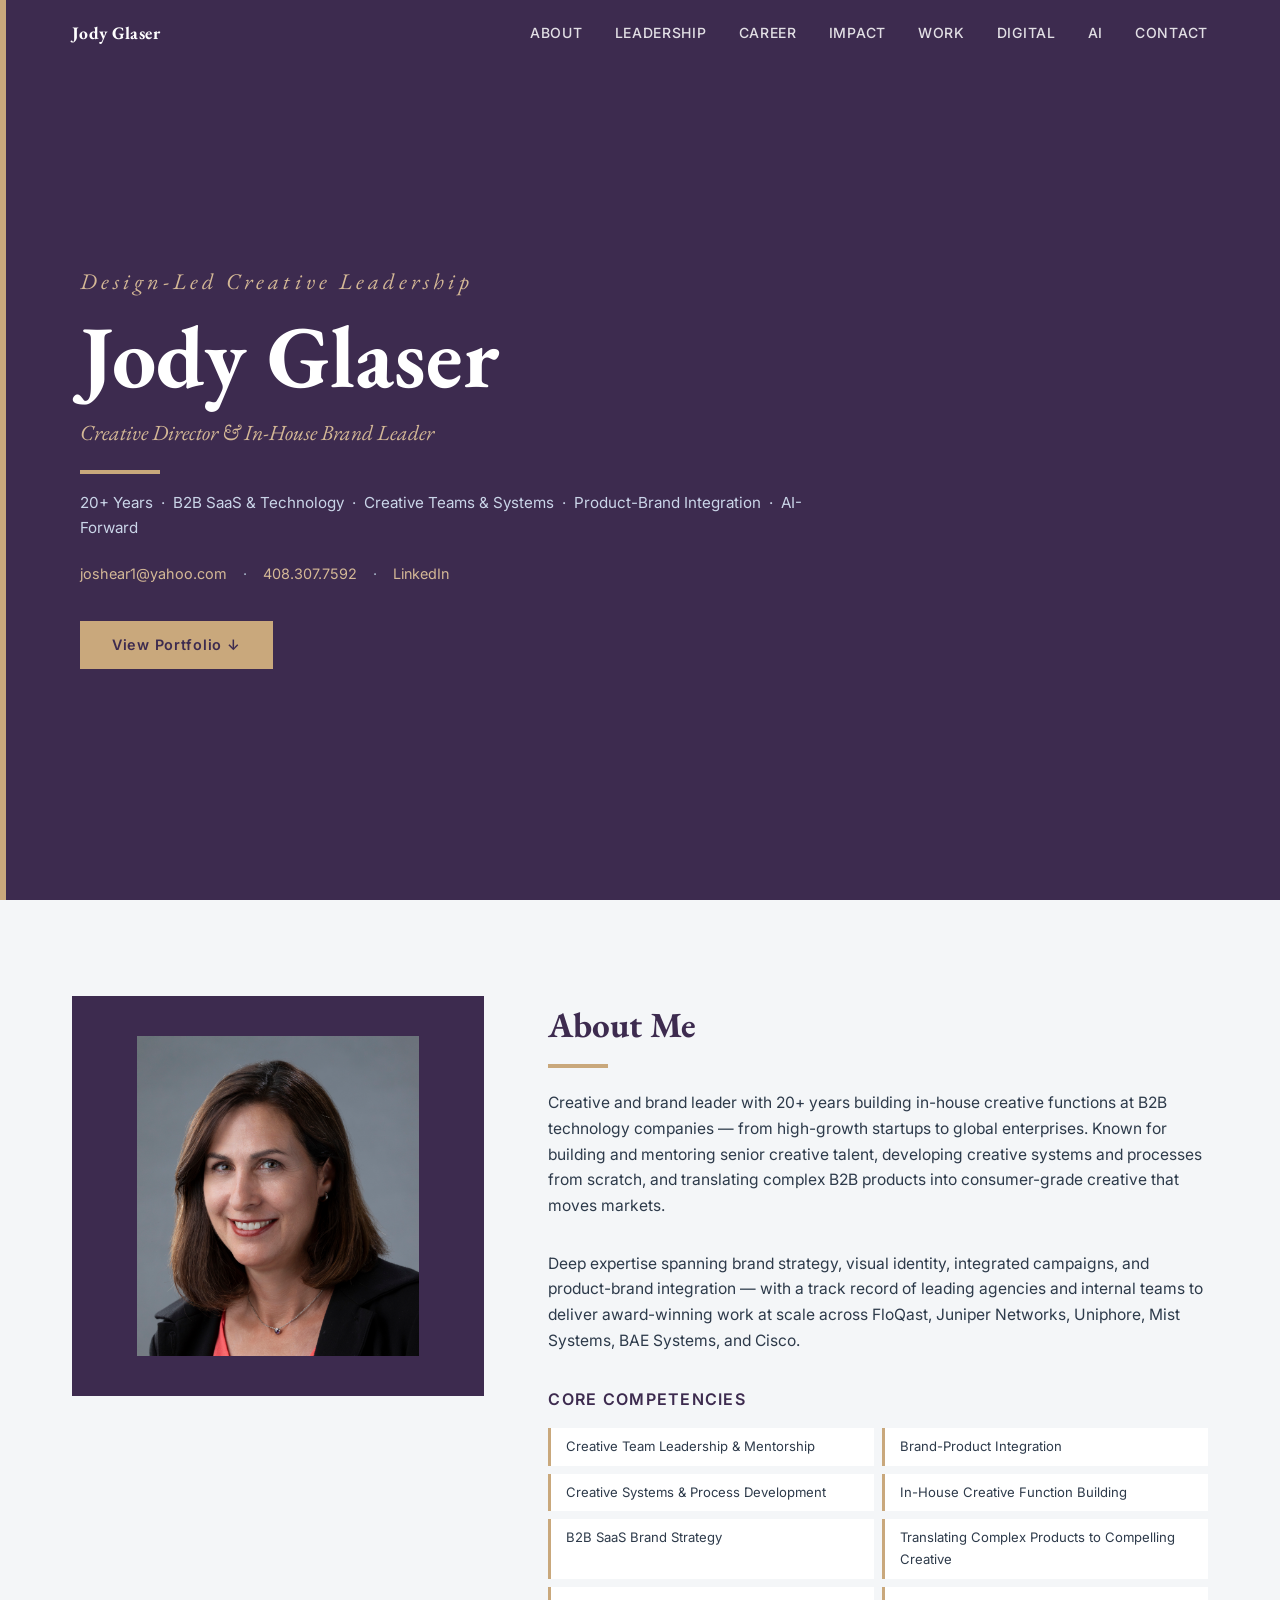
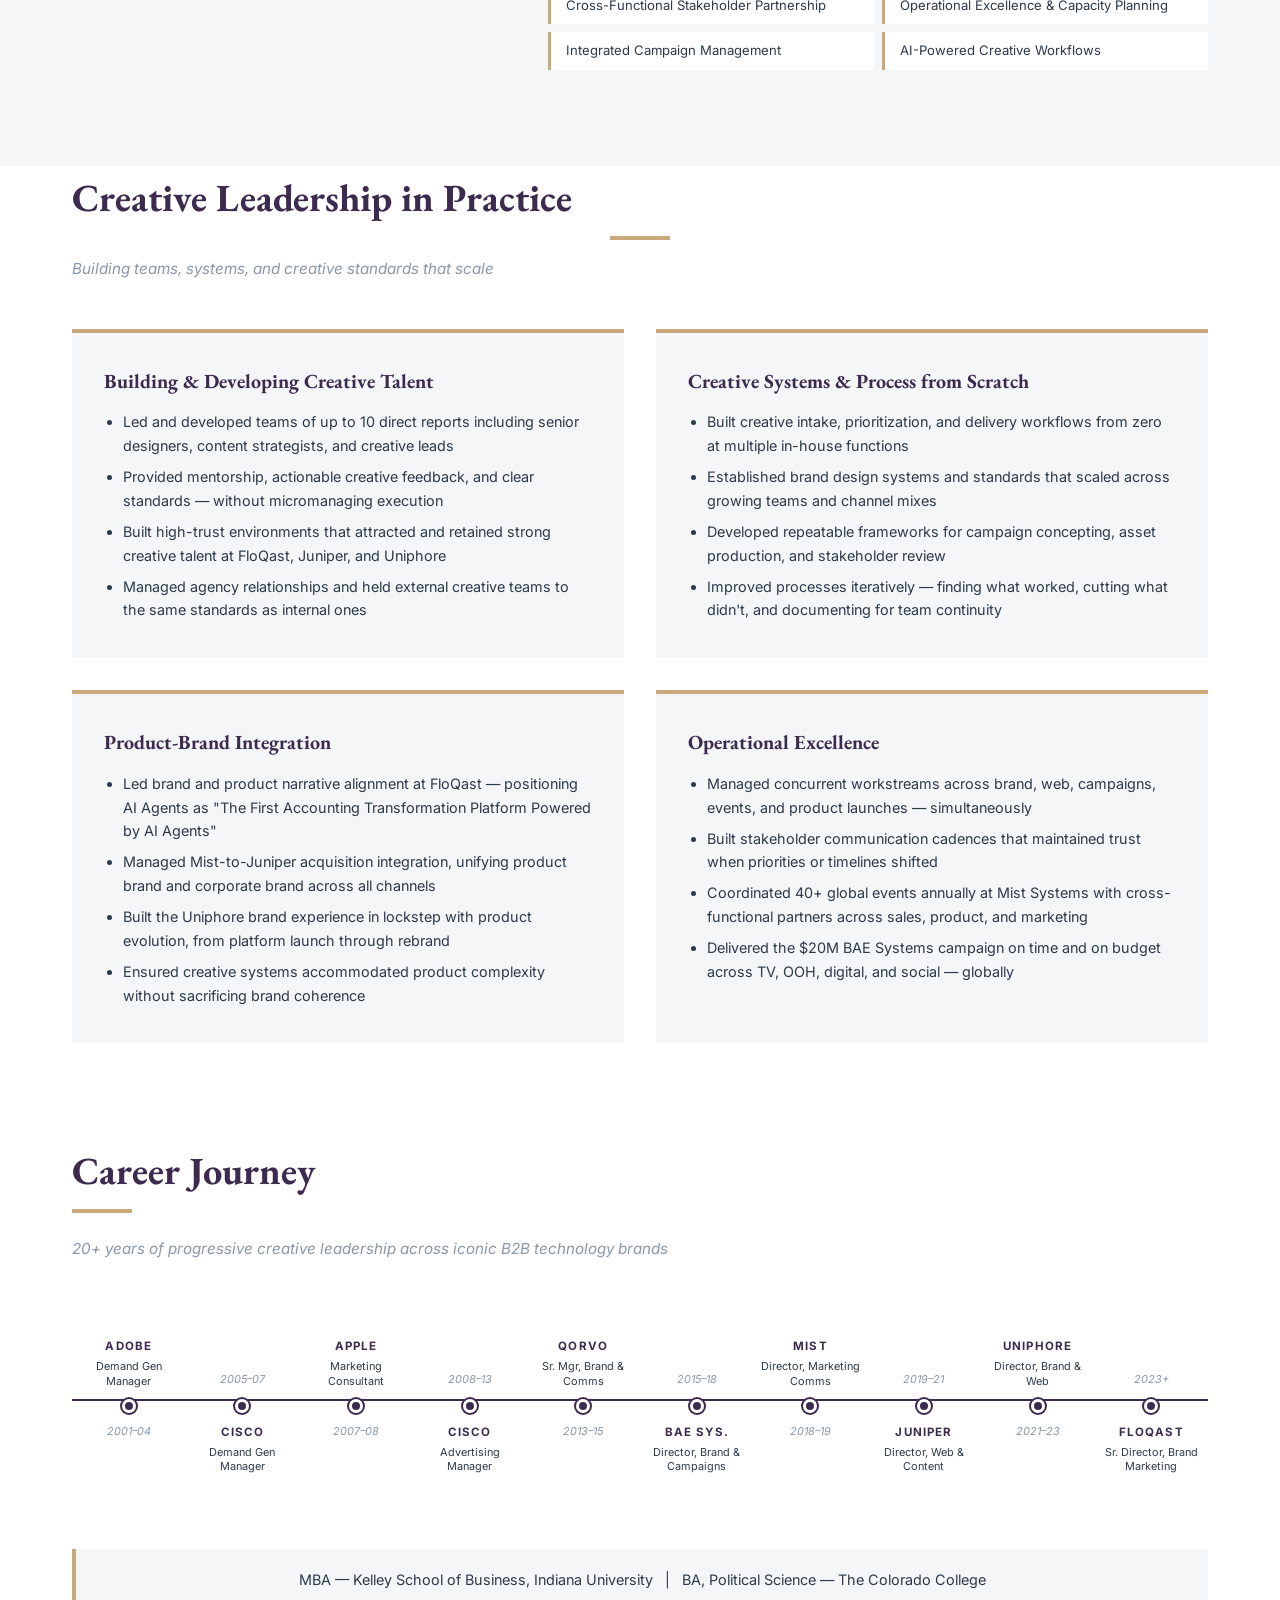
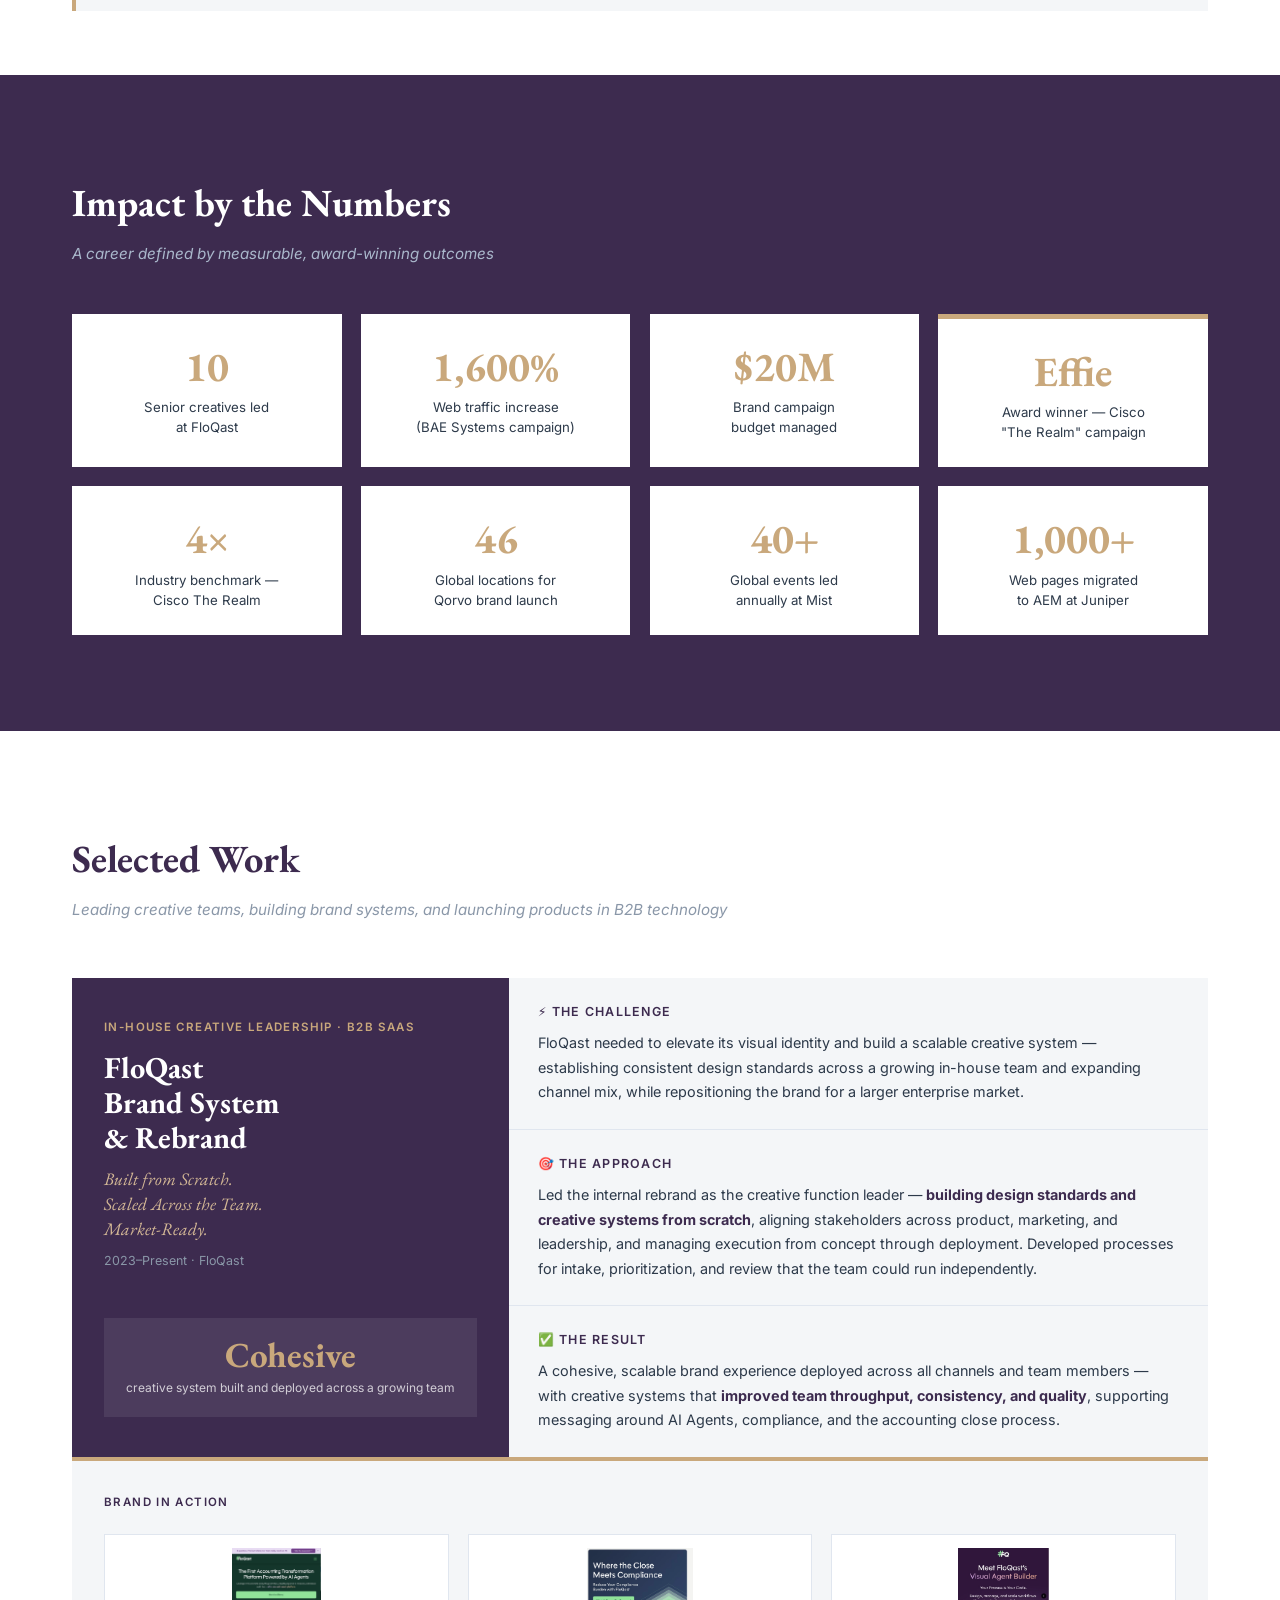
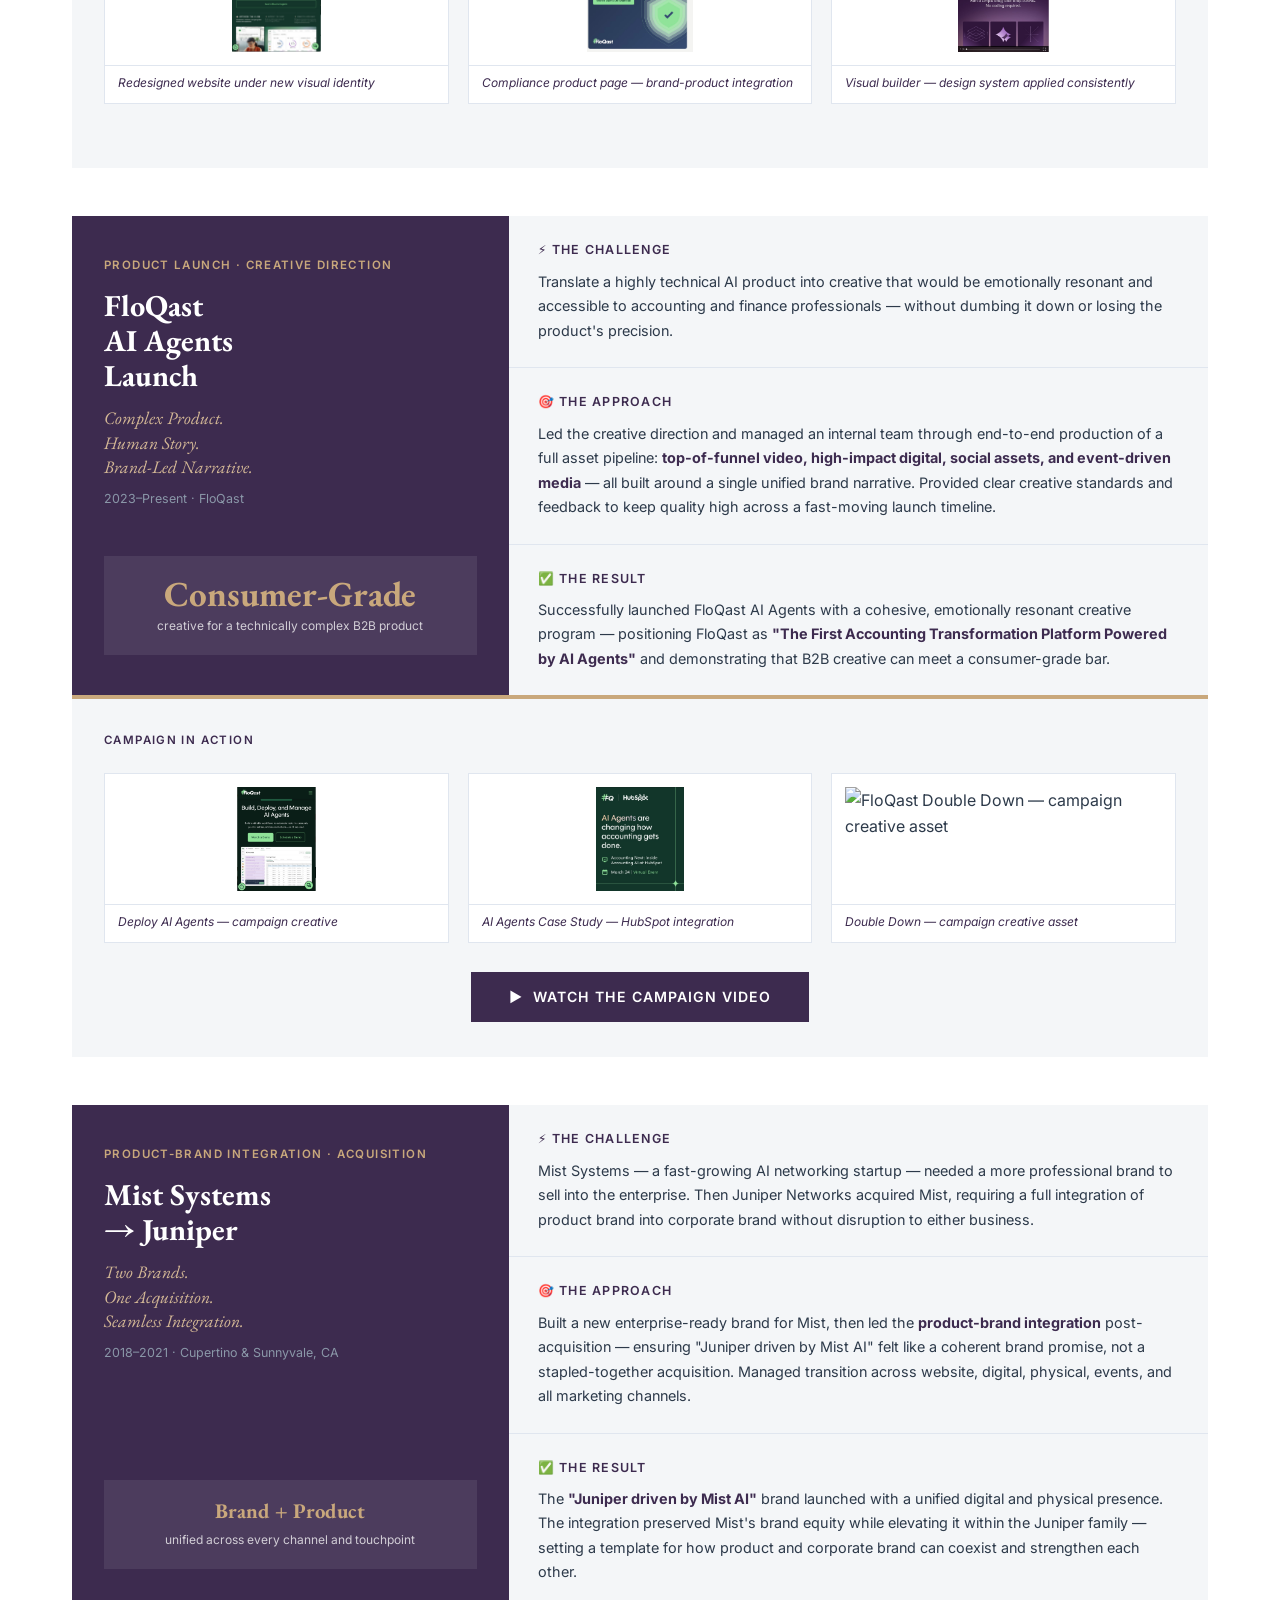
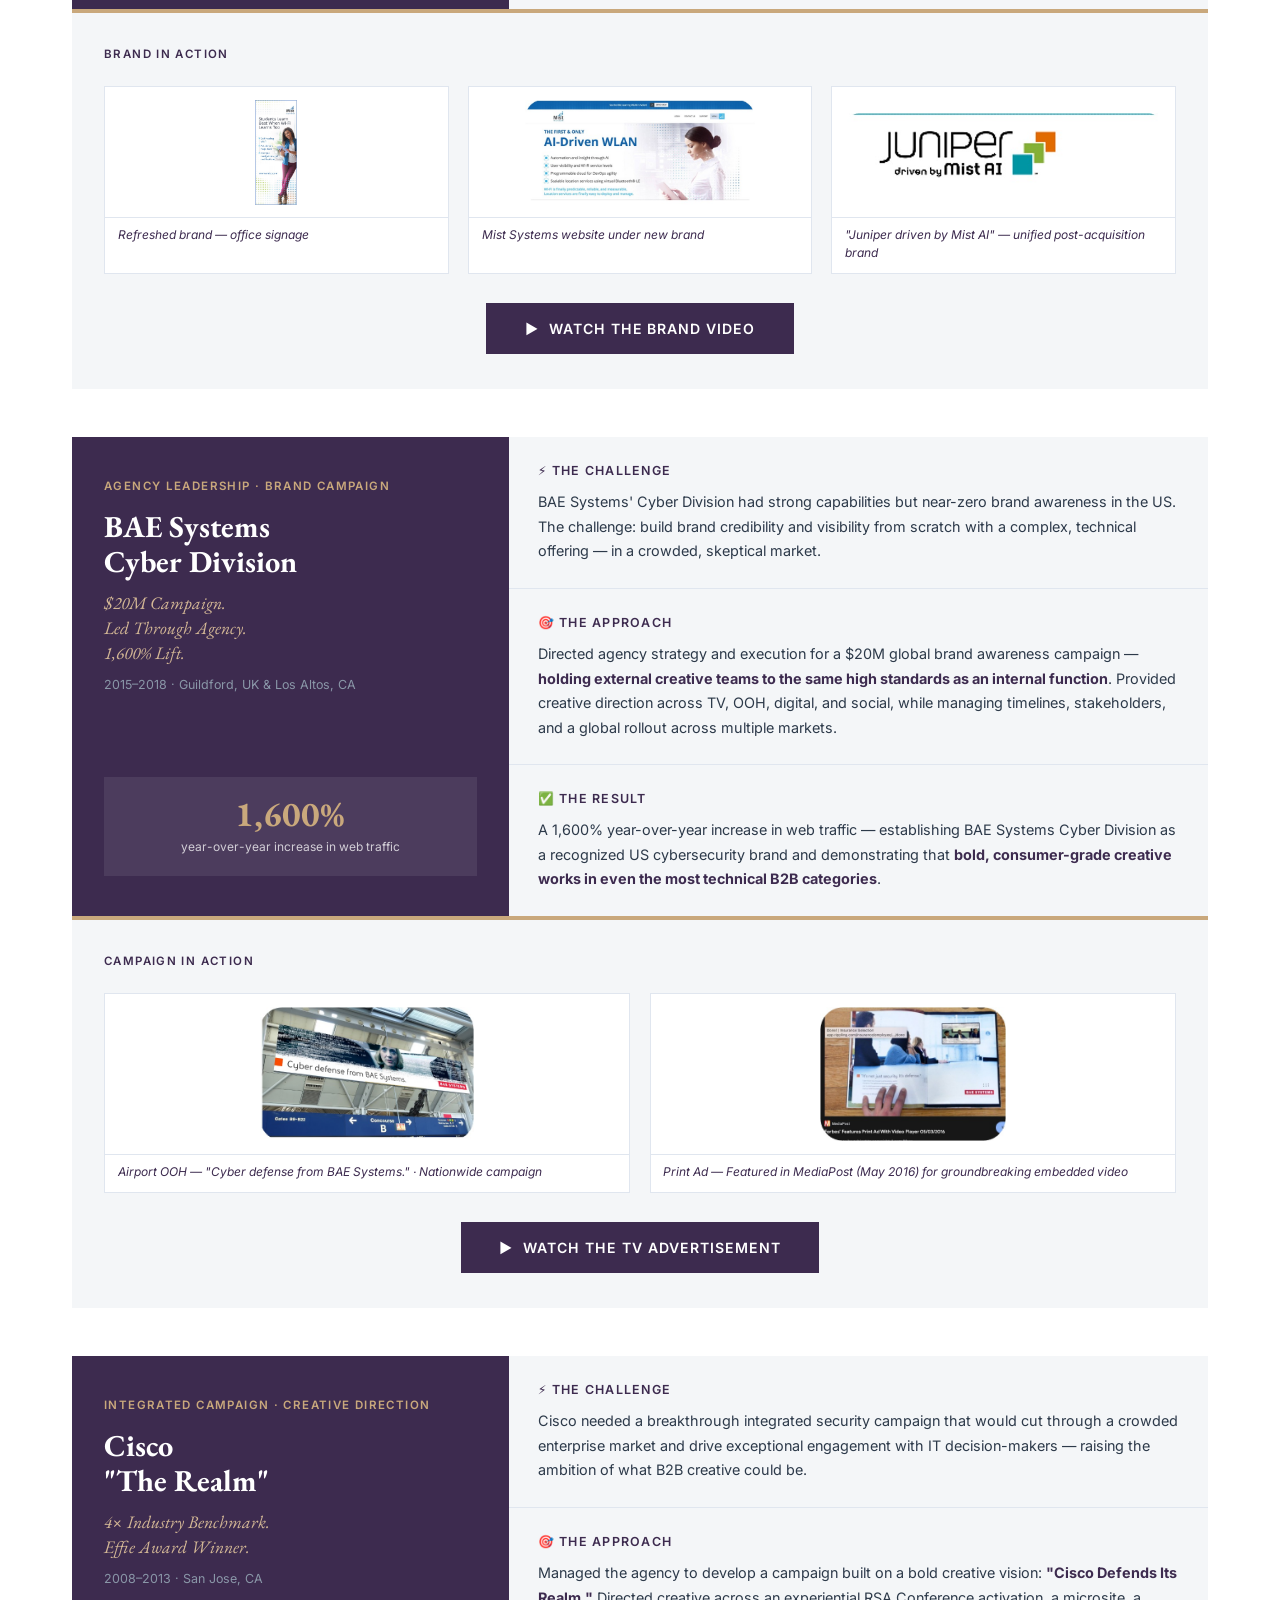
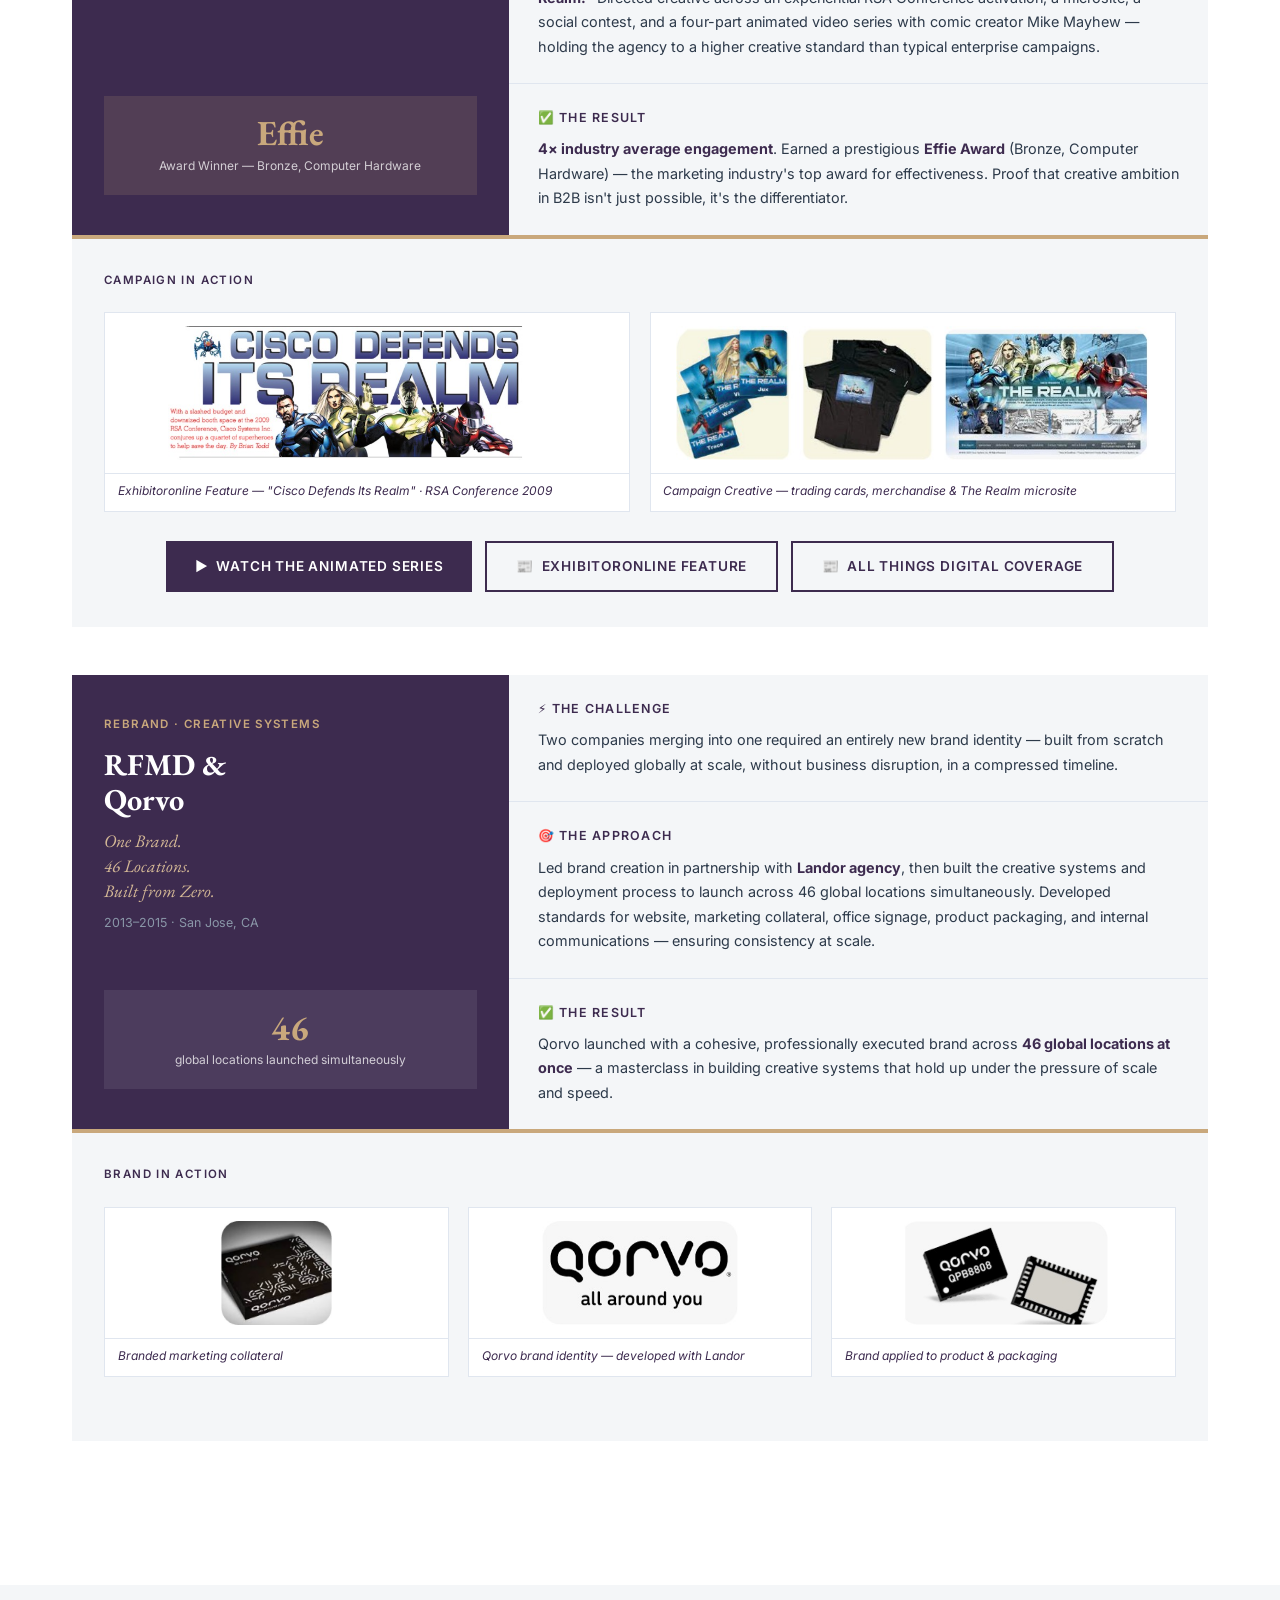
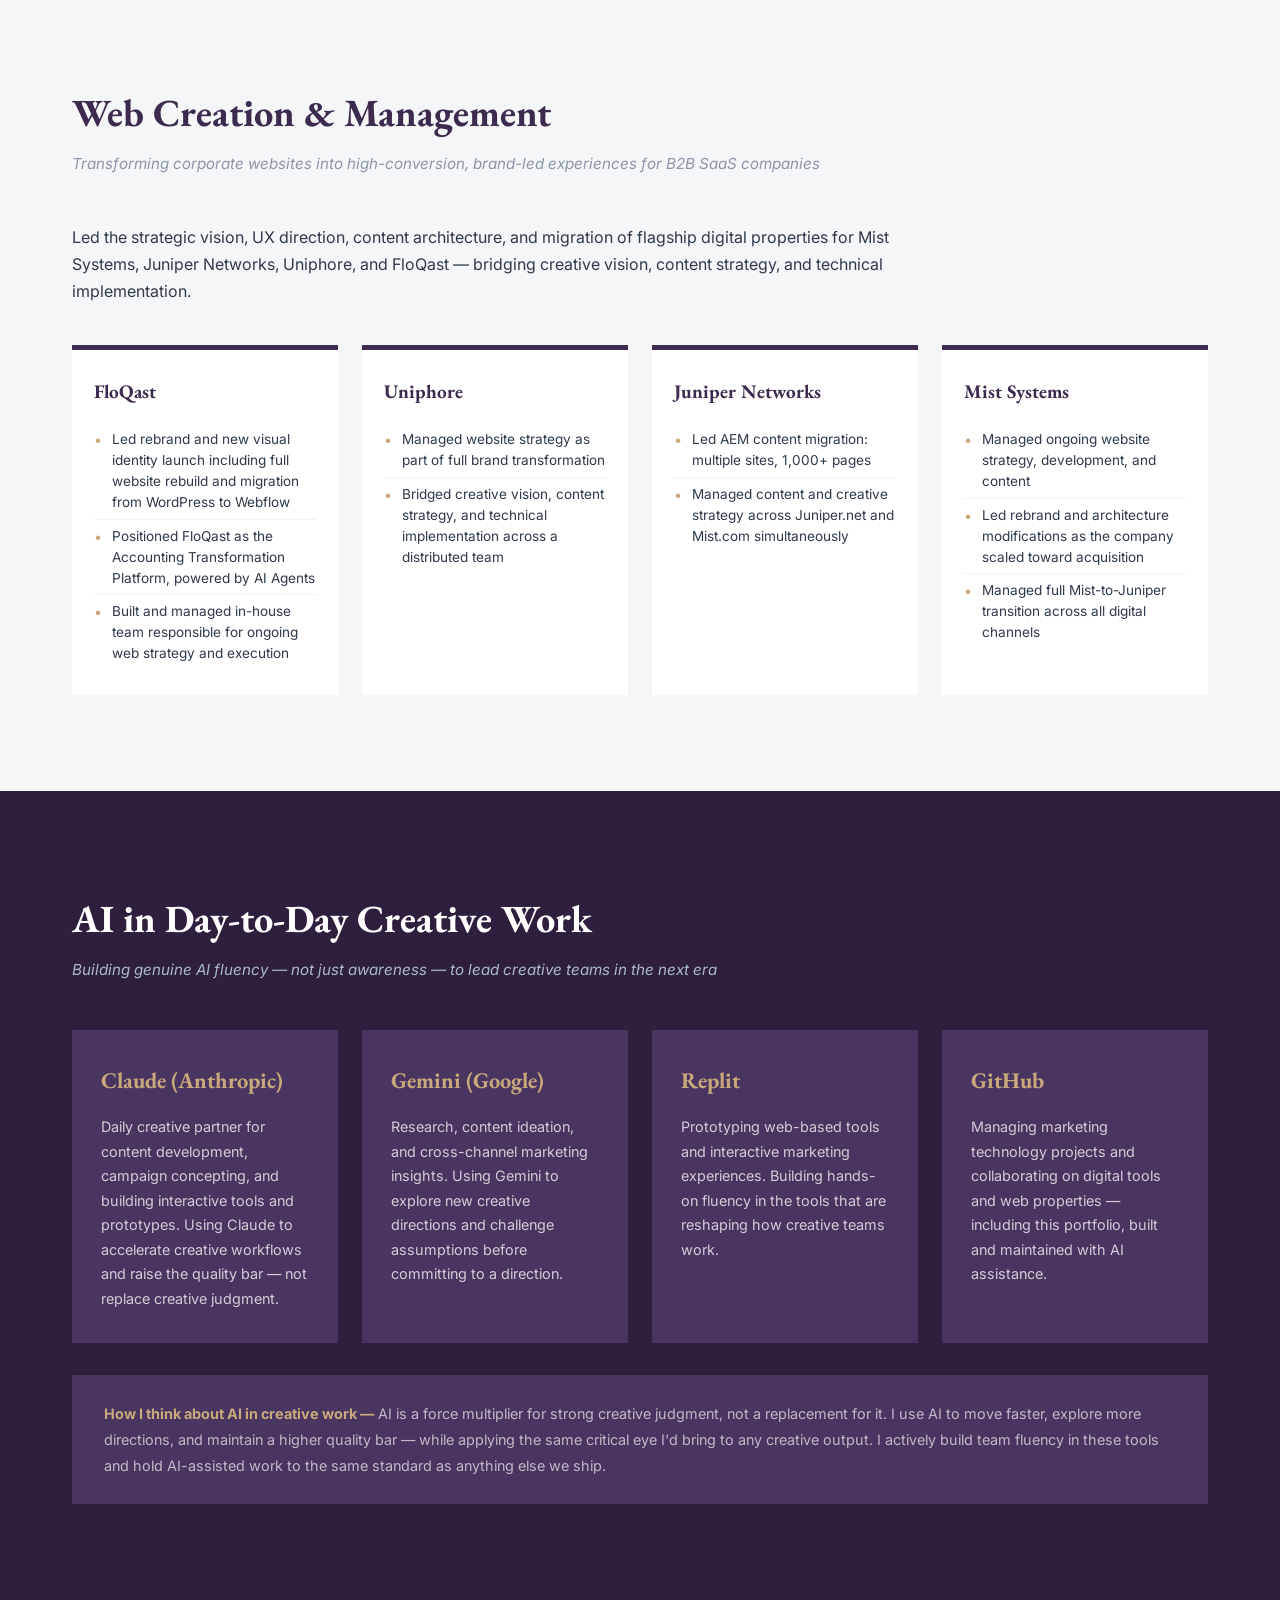
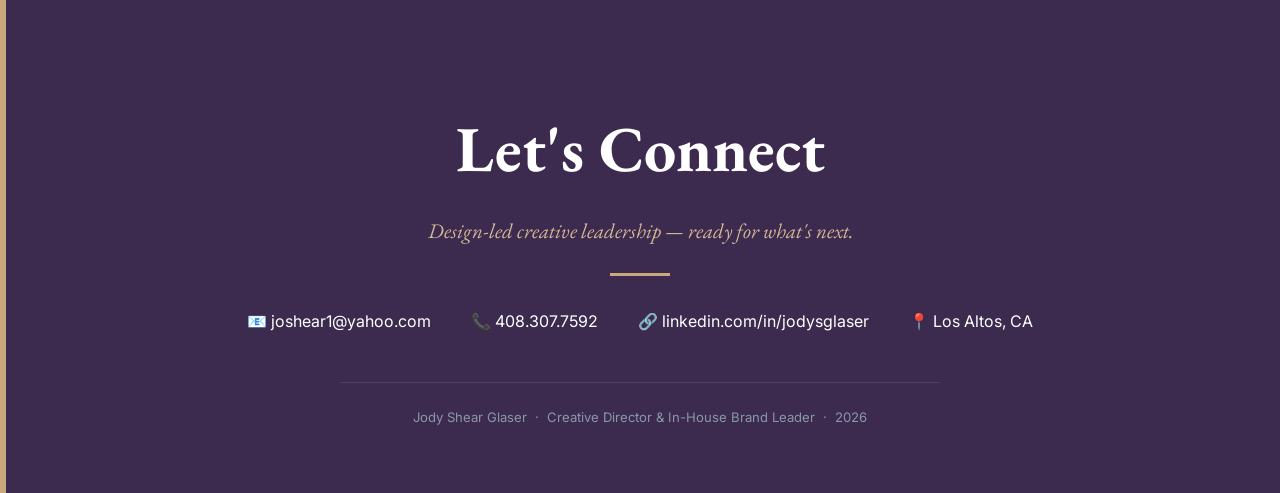
==== vanta/index.html @ f4ef493d "Add Vanta-targeted portfolio version at /vanta/ - Reframed hero: 'Design-Led Creative Leadership' - " ====
<!DOCTYPE html>
<html lang="en">
<head>
  <meta charset="UTF-8" />
  <meta name="viewport" content="width=device-width, initial-scale=1.0" />
  <title>Jody Glaser — Creative Director & In-House Brand Leader</title>
  <link rel="preconnect" href="https://fonts.googleapis.com" />
  <link rel="preconnect" href="https://fonts.gstatic.com" crossorigin />
  <link href="https://fonts.googleapis.com/css2?family=EB+Garamond:ital,wght@0,400;0,700;1,400;1,700&family=Inter:wght@300;400;500;600&display=swap" rel="stylesheet" />
  <link rel="stylesheet" href="../style.css" />
  <style>
    /* ── Vanta-specific overrides ─────────────────────────────── */
    .hero-tagline { letter-spacing: 0.18em; }
    .leadership-grid {
      display: grid; grid-template-columns: repeat(2, 1fr); gap: 2rem;
      margin-top: 2rem;
    }
    .leadership-card {
      background: var(--lgray); padding: 2rem 2rem 1.8rem;
      border-top: 4px solid var(--gold);
    }
    .leadership-card h3 {
      font-family: var(--font-serif); font-size: 1.25rem;
      color: var(--navy); margin-bottom: 0.8rem;
    }
    .leadership-card ul { padding-left: 1.2rem; }
    .leadership-card li {
      font-size: 0.9rem; color: var(--dgray);
      line-height: 1.65; margin-bottom: 0.45rem;
    }
    .vanta-intro {
      background: var(--navy3); color: var(--white);
      padding: 1.4rem 2rem; margin-bottom: 3rem;
      border-left: 5px solid var(--gold);
    }
    .vanta-intro p {
      font-size: 0.92rem; line-height: 1.7; margin: 0;
      font-style: italic;
    }
    .vanta-intro strong { color: var(--gold2); }
    @media (max-width: 768px) {
      .leadership-grid { grid-template-columns: 1fr; }
    }
  </style>
</head>
<body>

<!-- ── NAV ──────────────────────────────────────────────────────── -->
<nav id="nav">
  <div class="nav-inner">
    <span class="nav-name">Jody Glaser</span>
    <button class="nav-toggle" aria-label="Menu">&#9776;</button>
    <ul class="nav-links">
      <li><a href="#about">About</a></li>
      <li><a href="#leadership">Leadership</a></li>
      <li><a href="#career">Career</a></li>
      <li><a href="#numbers">Impact</a></li>
      <li><a href="#work">Work</a></li>
      <li><a href="#web">Digital</a></li>
      <li><a href="#ai">AI</a></li>
      <li><a href="#contact">Contact</a></li>
    </ul>
  </div>
</nav>

<!-- ── HERO ─────────────────────────────────────────────────────── -->
<section id="hero">
  <div class="gold-stripe"></div>
  <div class="hero-content">
    <p class="hero-tagline">Design-Led Creative Leadership</p>
    <h1>Jody Glaser</h1>
    <p class="hero-sub">Creative Director &amp; In-House Brand Leader</p>
    <div class="hero-rule"></div>
    <p class="hero-desc">20+ Years &nbsp;·&nbsp; B2B SaaS &amp; Technology &nbsp;·&nbsp; Creative Teams &amp; Systems &nbsp;·&nbsp; Product-Brand Integration &nbsp;·&nbsp; AI-Forward</p>
    <div class="hero-links">
      <a href="mailto:joshear1@yahoo.com">joshear1@yahoo.com</a>
      <span class="dot">·</span>
      <a href="tel:4083077592">408.307.7592</a>
      <span class="dot">·</span>
      <a href="https://linkedin.com/in/jodysglaser" target="_blank">LinkedIn</a>
    </div>
    <a href="#work" class="hero-cta">View Portfolio ↓</a>
  </div>
</section>

<!-- ── ABOUT ─────────────────────────────────────────────────────── -->
<section id="about">
  <div class="container two-col">
    <div class="about-left">
      <img src="../images/jody-headshot.jpg" alt="Jody Glaser — Creative Director &amp; In-House Brand Leader" class="about-photo" />
    </div>
    <div class="about-right">
      <h2>About Me</h2>
      <div class="gold-rule"></div>

      <p>Creative and brand leader with 20+ years building in-house creative functions at B2B technology companies — from high-growth startups to global enterprises. Known for building and mentoring senior creative talent, developing creative systems and processes from scratch, and translating complex B2B products into consumer-grade creative that moves markets.</p>

      <p>Deep expertise spanning brand strategy, visual identity, integrated campaigns, and product-brand integration — with a track record of leading agencies and internal teams to deliver award-winning work at scale across FloQast, Juniper Networks, Uniphore, Mist Systems, BAE Systems, and Cisco.</p>

      <h3>Core Competencies</h3>
      <div class="competencies">
        <span>Creative Team Leadership &amp; Mentorship</span>
        <span>Brand-Product Integration</span>
        <span>Creative Systems &amp; Process Development</span>
        <span>In-House Creative Function Building</span>
        <span>B2B SaaS Brand Strategy</span>
        <span>Translating Complex Products to Compelling Creative</span>
        <span>Cross-Functional Stakeholder Partnership</span>
        <span>Operational Excellence &amp; Capacity Planning</span>
        <span>Integrated Campaign Management</span>
        <span>AI-Powered Creative Workflows</span>
      </div>
    </div>
  </div>
</section>

<!-- ── CREATIVE LEADERSHIP ────────────────────────────────────────── -->
<section id="leadership">
  <div class="container">
    <h2 class="section-title">Creative Leadership in Practice</h2>
    <div class="gold-rule" style="margin: 0 auto 1rem;"></div>
    <p class="section-sub">Building teams, systems, and creative standards that scale</p>

    <div class="leadership-grid">

      <div class="leadership-card">
        <h3>Building &amp; Developing Creative Talent</h3>
        <ul>
          <li>Led and developed teams of up to 10 direct reports including senior designers, content strategists, and creative leads</li>
          <li>Provided mentorship, actionable creative feedback, and clear standards — without micromanaging execution</li>
          <li>Built high-trust environments that attracted and retained strong creative talent at FloQast, Juniper, and Uniphore</li>
          <li>Managed agency relationships and held external creative teams to the same standards as internal ones</li>
        </ul>
      </div>

      <div class="leadership-card">
        <h3>Creative Systems &amp; Process from Scratch</h3>
        <ul>
          <li>Built creative intake, prioritization, and delivery workflows from zero at multiple in-house functions</li>
          <li>Established brand design systems and standards that scaled across growing teams and channel mixes</li>
          <li>Developed repeatable frameworks for campaign concepting, asset production, and stakeholder review</li>
          <li>Improved processes iteratively — finding what worked, cutting what didn't, and documenting for team continuity</li>
        </ul>
      </div>

      <div class="leadership-card">
        <h3>Product-Brand Integration</h3>
        <ul>
          <li>Led brand and product narrative alignment at FloQast — positioning AI Agents as "The First Accounting Transformation Platform Powered by AI Agents"</li>
          <li>Managed Mist-to-Juniper acquisition integration, unifying product brand and corporate brand across all channels</li>
          <li>Built the Uniphore brand experience in lockstep with product evolution, from platform launch through rebrand</li>
          <li>Ensured creative systems accommodated product complexity without sacrificing brand coherence</li>
        </ul>
      </div>

      <div class="leadership-card">
        <h3>Operational Excellence</h3>
        <ul>
          <li>Managed concurrent workstreams across brand, web, campaigns, events, and product launches — simultaneously</li>
          <li>Built stakeholder communication cadences that maintained trust when priorities or timelines shifted</li>
          <li>Coordinated 40+ global events annually at Mist Systems with cross-functional partners across sales, product, and marketing</li>
          <li>Delivered the $20M BAE Systems campaign on time and on budget across TV, OOH, digital, and social — globally</li>
        </ul>
      </div>

    </div>
  </div>
</section>

<!-- ── CAREER JOURNEY ─────────────────────────────────────────────── -->
<section id="career">
  <div class="container">
    <h2 class="section-title">Career Journey</h2>
    <div class="gold-rule"></div>
    <p class="section-sub">20+ years of progressive creative leadership across iconic B2B technology brands</p>

    <div class="timeline-wrap">
      <div class="timeline-items">

        <div class="tl-item">
          <div class="tl-top">
            <strong class="tl-co">ADOBE</strong>
            <span class="tl-role">Demand Gen Manager</span>
          </div>
          <div class="tl-dot"></div>
          <div class="tl-btm"><span class="tl-date">2001–04</span></div>
        </div>

        <div class="tl-item">
          <div class="tl-top"><span class="tl-date">2005–07</span></div>
          <div class="tl-dot"></div>
          <div class="tl-btm">
            <strong class="tl-co">CISCO</strong>
            <span class="tl-role">Demand Gen Manager</span>
          </div>
        </div>

        <div class="tl-item">
          <div class="tl-top">
            <strong class="tl-co">APPLE</strong>
            <span class="tl-role">Marketing Consultant</span>
          </div>
          <div class="tl-dot"></div>
          <div class="tl-btm"><span class="tl-date">2007–08</span></div>
        </div>

        <div class="tl-item">
          <div class="tl-top"><span class="tl-date">2008–13</span></div>
          <div class="tl-dot"></div>
          <div class="tl-btm">
            <strong class="tl-co">CISCO</strong>
            <span class="tl-role">Advertising Manager</span>
          </div>
        </div>

        <div class="tl-item">
          <div class="tl-top">
            <strong class="tl-co">QORVO</strong>
            <span class="tl-role">Sr. Mgr, Brand &amp; Comms</span>
          </div>
          <div class="tl-dot"></div>
          <div class="tl-btm"><span class="tl-date">2013–15</span></div>
        </div>

        <div class="tl-item">
          <div class="tl-top"><span class="tl-date">2015–18</span></div>
          <div class="tl-dot"></div>
          <div class="tl-btm">
            <strong class="tl-co">BAE SYS.</strong>
            <span class="tl-role">Director, Brand &amp; Campaigns</span>
          </div>
        </div>

        <div class="tl-item">
          <div class="tl-top">
            <strong class="tl-co">MIST</strong>
            <span class="tl-role">Director, Marketing Comms</span>
          </div>
          <div class="tl-dot"></div>
          <div class="tl-btm"><span class="tl-date">2018–19</span></div>
        </div>

        <div class="tl-item">
          <div class="tl-top"><span class="tl-date">2019–21</span></div>
          <div class="tl-dot"></div>
          <div class="tl-btm">
            <strong class="tl-co">JUNIPER</strong>
            <span class="tl-role">Director, Web &amp; Content</span>
          </div>
        </div>

        <div class="tl-item">
          <div class="tl-top">
            <strong class="tl-co">UNIPHORE</strong>
            <span class="tl-role">Director, Brand &amp; Web</span>
          </div>
          <div class="tl-dot"></div>
          <div class="tl-btm"><span class="tl-date">2021–23</span></div>
        </div>

        <div class="tl-item">
          <div class="tl-top"><span class="tl-date">2023+</span></div>
          <div class="tl-dot"></div>
          <div class="tl-btm">
            <strong class="tl-co">FLOQAST</strong>
            <span class="tl-role">Sr. Director, Brand Marketing</span>
          </div>
        </div>

      </div>
    </div>

    <div class="education-bar">
      MBA — Kelley School of Business, Indiana University &nbsp;&nbsp;|&nbsp;&nbsp; BA, Political Science — The Colorado College
    </div>
  </div>
</section>

<!-- ── BY THE NUMBERS ────────────────────────────────────────────── -->
<section id="numbers">
  <div class="container">
    <h2 class="section-title light">Impact by the Numbers</h2>
    <p class="section-sub light">A career defined by measurable, award-winning outcomes</p>
    <div class="stats-grid">
      <div class="stat-card">
        <div class="stat-num">10</div>
        <div class="stat-label">Senior creatives led<br>at FloQast</div>
      </div>
      <div class="stat-card">
        <div class="stat-num">1,600%</div>
        <div class="stat-label">Web traffic increase<br>(BAE Systems campaign)</div>
      </div>
      <div class="stat-card">
        <div class="stat-num">$20M</div>
        <div class="stat-label">Brand campaign<br>budget managed</div>
      </div>
      <div class="stat-card effie">
        <div class="stat-num">Effie</div>
        <div class="stat-label">Award winner — Cisco<br>"The Realm" campaign</div>
      </div>
      <div class="stat-card">
        <div class="stat-num">4×</div>
        <div class="stat-label">Industry benchmark —<br>Cisco The Realm</div>
      </div>
      <div class="stat-card">
        <div class="stat-num">46</div>
        <div class="stat-label">Global locations for<br>Qorvo brand launch</div>
      </div>
      <div class="stat-card">
        <div class="stat-num">40+</div>
        <div class="stat-label">Global events led<br>annually at Mist</div>
      </div>
      <div class="stat-card">
        <div class="stat-num">1,000+</div>
        <div class="stat-label">Web pages migrated<br>to AEM at Juniper</div>
      </div>
    </div>
  </div>
</section>

<!-- ── CASE STUDIES ──────────────────────────────────────────────── -->
<section id="work">
  <div class="container">
    <h2 class="section-title">Selected Work</h2>
    <p class="section-sub">Leading creative teams, building brand systems, and launching products in B2B technology</p>

    <!-- FloQast Visual Identity — most relevant, leads -->
    <article class="case-study">
      <div class="case-left dark-green">
        <div class="case-category">IN-HOUSE CREATIVE LEADERSHIP · B2B SaaS</div>
        <h3>FloQast<br>Brand System<br>&amp; Rebrand</h3>
        <p class="case-subtitle">Built from Scratch.<br>Scaled Across the Team.<br>Market-Ready.</p>
        <p class="case-period">2023–Present · FloQast</p>
        <div class="case-callout">
          <div class="callout-num">Cohesive</div>
          <div class="callout-label">creative system built and deployed across a growing team</div>
        </div>
      </div>
      <div class="case-right">
        <div class="case-card">
          <div class="case-card-title">⚡ THE CHALLENGE</div>
          <p>FloQast needed to elevate its visual identity and build a scalable creative system — establishing consistent design standards across a growing in-house team and expanding channel mix, while repositioning the brand for a larger enterprise market.</p>
        </div>
        <div class="case-card">
          <div class="case-card-title">🎯 THE APPROACH</div>
          <p>Led the internal rebrand as the creative function leader — <strong>building design standards and creative systems from scratch</strong>, aligning stakeholders across product, marketing, and leadership, and managing execution from concept through deployment. Developed processes for intake, prioritization, and review that the team could run independently.</p>
        </div>
        <div class="case-card">
          <div class="case-card-title">✅ THE RESULT</div>
          <p>A cohesive, scalable brand experience deployed across all channels and team members — with creative systems that <strong>improved team throughput, consistency, and quality</strong>, supporting messaging around AI Agents, compliance, and the accounting close process.</p>
        </div>
      </div>
      <div class="campaign-gallery">
        <div class="gallery-label">BRAND IN ACTION</div>
        <div class="gallery-grid gallery-grid-3">
          <figure class="gallery-figure">
            <img src="../images/floqast-rebrand-website.jpg" alt="FloQast rebrand — new website design" class="gallery-img" />
            <figcaption>Redesigned website under new visual identity</figcaption>
          </figure>
          <figure class="gallery-figure">
            <img src="../images/floqast-rebrand-compliance.jpg" alt="FloQast rebrand — compliance product page" class="gallery-img" />
            <figcaption>Compliance product page — brand-product integration</figcaption>
          </figure>
          <figure class="gallery-figure">
            <img src="../images/FloQaat-rebrand-visual-builder.jpg" alt="FloQast rebrand — visual builder interface" class="gallery-img" />
            <figcaption>Visual builder — design system applied consistently</figcaption>
          </figure>
        </div>
      </div>
    </article>

    <!-- FloQast AI Agents -->
    <article class="case-study">
      <div class="case-left dark-indigo">
        <div class="case-category">PRODUCT LAUNCH · CREATIVE DIRECTION</div>
        <h3>FloQast<br>AI Agents<br>Launch</h3>
        <p class="case-subtitle">Complex Product.<br>Human Story.<br>Brand-Led Narrative.</p>
        <p class="case-period">2023–Present · FloQast</p>
        <div class="case-callout">
          <div class="callout-num">Consumer-Grade</div>
          <div class="callout-label">creative for a technically complex B2B product</div>
        </div>
      </div>
      <div class="case-right">
        <div class="case-card">
          <div class="case-card-title">⚡ THE CHALLENGE</div>
          <p>Translate a highly technical AI product into creative that would be emotionally resonant and accessible to accounting and finance professionals — without dumbing it down or losing the product's precision.</p>
        </div>
        <div class="case-card">
          <div class="case-card-title">🎯 THE APPROACH</div>
          <p>Led the creative direction and managed an internal team through end-to-end production of a full asset pipeline: <strong>top-of-funnel video, high-impact digital, social assets, and event-driven media</strong> — all built around a single unified brand narrative. Provided clear creative standards and feedback to keep quality high across a fast-moving launch timeline.</p>
        </div>
        <div class="case-card">
          <div class="case-card-title">✅ THE RESULT</div>
          <p>Successfully launched FloQast AI Agents with a cohesive, emotionally resonant creative program — positioning FloQast as <strong>"The First Accounting Transformation Platform Powered by AI Agents"</strong> and demonstrating that B2B creative can meet a consumer-grade bar.</p>
        </div>
      </div>
      <div class="campaign-gallery">
        <div class="gallery-label">CAMPAIGN IN ACTION</div>
        <div class="gallery-grid gallery-grid-3">
          <figure class="gallery-figure">
            <img src="../images/floqast-deploy-agents.jpg" alt="FloQast Deploy AI Agents — campaign creative" class="gallery-img" />
            <figcaption>Deploy AI Agents — campaign creative</figcaption>
          </figure>
          <figure class="gallery-figure">
            <img src="../images/floqast-ai-agents-hubspot.jpg" alt="FloQast AI Agents Case Study" class="gallery-img" />
            <figcaption>AI Agents Case Study — HubSpot integration</figcaption>
          </figure>
          <figure class="gallery-figure">
            <img src="../images/Double-down.jpeg" alt="FloQast Double Down — campaign creative asset" class="gallery-img" />
            <figcaption>Double Down — campaign creative asset</figcaption>
          </figure>
        </div>
        <div class="gallery-cta">
          <a href="https://www.youtube.com/watch?v=R3Up_kpayu8" target="_blank" rel="noopener noreferrer" class="tv-ad-btn">▶&nbsp; Watch the Campaign Video</a>
        </div>
      </div>
    </article>

    <!-- Mist → Juniper — product-brand integration story -->
    <article class="case-study">
      <div class="case-left forest">
        <div class="case-category">PRODUCT-BRAND INTEGRATION · ACQUISITION</div>
        <h3>Mist Systems<br>→ Juniper</h3>
        <p class="case-subtitle">Two Brands.<br>One Acquisition.<br>Seamless Integration.</p>
        <p class="case-period">2018–2021 · Cupertino &amp; Sunnyvale, CA</p>
        <div class="case-callout">
          <div class="callout-num" style="font-size:1.3rem; line-height:1.2;">Brand + Product</div>
          <div class="callout-label">unified across every channel and touchpoint</div>
        </div>
      </div>
      <div class="case-right">
        <div class="case-card">
          <div class="case-card-title">⚡ THE CHALLENGE</div>
          <p>Mist Systems — a fast-growing AI networking startup — needed a more professional brand to sell into the enterprise. Then Juniper Networks acquired Mist, requiring a full integration of product brand into corporate brand without disruption to either business.</p>
        </div>
        <div class="case-card">
          <div class="case-card-title">🎯 THE APPROACH</div>
          <p>Built a new enterprise-ready brand for Mist, then led the <strong>product-brand integration</strong> post-acquisition — ensuring "Juniper driven by Mist AI" felt like a coherent brand promise, not a stapled-together acquisition. Managed transition across website, digital, physical, events, and all marketing channels.</p>
        </div>
        <div class="case-card">
          <div class="case-card-title">✅ THE RESULT</div>
          <p>The <strong>"Juniper driven by Mist AI"</strong> brand launched with a unified digital and physical presence. The integration preserved Mist's brand equity while elevating it within the Juniper family — setting a template for how product and corporate brand can coexist and strengthen each other.</p>
        </div>
      </div>
      <div class="campaign-gallery">
        <div class="gallery-label">BRAND IN ACTION</div>
        <div class="gallery-grid gallery-grid-3">
          <figure class="gallery-figure">
            <img src="../images/mist-sign.jpg" alt="Mist Systems office signage" class="gallery-img" />
            <figcaption>Refreshed brand — office signage</figcaption>
          </figure>
          <figure class="gallery-figure">
            <img src="../images/mist-website.jpg" alt="Mist Systems website redesign" class="gallery-img" />
            <figcaption>Mist Systems website under new brand</figcaption>
          </figure>
          <figure class="gallery-figure">
            <img src="../images/juniper-mist-logo.jpg" alt="Juniper driven by Mist AI" class="gallery-img" />
            <figcaption>"Juniper driven by Mist AI" — unified post-acquisition brand</figcaption>
          </figure>
        </div>
        <div class="gallery-cta">
          <a href="https://www.youtube.com/watch?v=ks42Gw7Sv4Q" target="_blank" rel="noopener noreferrer" class="tv-ad-btn">▶&nbsp; Watch the Brand Video</a>
        </div>
      </div>
    </article>

    <!-- BAE Systems -->
    <article class="case-study">
      <div class="case-left navy">
        <div class="case-category">AGENCY LEADERSHIP · BRAND CAMPAIGN</div>
        <h3>BAE Systems<br>Cyber Division</h3>
        <p class="case-subtitle">$20M Campaign.<br>Led Through Agency.<br>1,600% Lift.</p>
        <p class="case-period">2015–2018 · Guildford, UK &amp; Los Altos, CA</p>
        <div class="case-callout">
          <div class="callout-num">1,600%</div>
          <div class="callout-label">year-over-year increase in web traffic</div>
        </div>
      </div>
      <div class="case-right">
        <div class="case-card">
          <div class="case-card-title">⚡ THE CHALLENGE</div>
          <p>BAE Systems' Cyber Division had strong capabilities but near-zero brand awareness in the US. The challenge: build brand credibility and visibility from scratch with a complex, technical offering — in a crowded, skeptical market.</p>
        </div>
        <div class="case-card">
          <div class="case-card-title">🎯 THE APPROACH</div>
          <p>Directed agency strategy and execution for a $20M global brand awareness campaign — <strong>holding external creative teams to the same high standards as an internal function</strong>. Provided creative direction across TV, OOH, digital, and social, while managing timelines, stakeholders, and a global rollout across multiple markets.</p>
        </div>
        <div class="case-card">
          <div class="case-card-title">✅ THE RESULT</div>
          <p>A 1,600% year-over-year increase in web traffic — establishing BAE Systems Cyber Division as a recognized US cybersecurity brand and demonstrating that <strong>bold, consumer-grade creative works in even the most technical B2B categories</strong>.</p>
        </div>
      </div>
      <div class="campaign-gallery">
        <div class="gallery-label">CAMPAIGN IN ACTION</div>
        <div class="gallery-grid">
          <figure class="gallery-figure">
            <img src="../images/bae-billboard.jpg" alt="BAE Systems airport OOH billboard" class="gallery-img" />
            <figcaption>Airport OOH — "Cyber defense from BAE Systems." · Nationwide campaign</figcaption>
          </figure>
          <figure class="gallery-figure">
            <img src="../images/bae-print-ad.jpg" alt="BAE Systems print ad — award-winning" class="gallery-img" />
            <figcaption>Print Ad — Featured in MediaPost (May 2016) for groundbreaking embedded video</figcaption>
          </figure>
        </div>
        <div class="gallery-cta">
          <a href="https://www.ispot.tv/ad/ABVx/bae-systems-defense" target="_blank" rel="noopener noreferrer" class="tv-ad-btn">▶&nbsp; Watch the TV Advertisement</a>
        </div>
      </div>
    </article>

    <!-- Cisco The Realm -->
    <article class="case-study">
      <div class="case-left dark-navy">
        <div class="case-category">INTEGRATED CAMPAIGN · CREATIVE DIRECTION</div>
        <h3>Cisco<br>"The Realm"</h3>
        <p class="case-subtitle">4× Industry Benchmark.<br>Effie Award Winner.</p>
        <p class="case-period">2008–2013 · San Jose, CA</p>
        <div class="case-callout effie-callout">
          <div class="callout-num">Effie</div>
          <div class="callout-label">Award Winner — Bronze, Computer Hardware</div>
        </div>
      </div>
      <div class="case-right">
        <div class="case-card">
          <div class="case-card-title">⚡ THE CHALLENGE</div>
          <p>Cisco needed a breakthrough integrated security campaign that would cut through a crowded enterprise market and drive exceptional engagement with IT decision-makers — raising the ambition of what B2B creative could be.</p>
        </div>
        <div class="case-card">
          <div class="case-card-title">🎯 THE APPROACH</div>
          <p>Managed the agency to develop a campaign built on a bold creative vision: <strong>"Cisco Defends Its Realm."</strong> Directed creative across an experiential RSA Conference activation, a microsite, a social contest, and a four-part animated video series with comic creator Mike Mayhew — holding the agency to a higher creative standard than typical enterprise campaigns.</p>
        </div>
        <div class="case-card">
          <div class="case-card-title">✅ THE RESULT</div>
          <p><strong>4× industry average engagement</strong>. Earned a prestigious <strong>Effie Award</strong> (Bronze, Computer Hardware) — the marketing industry's top award for effectiveness. Proof that creative ambition in B2B isn't just possible, it's the differentiator.</p>
        </div>
      </div>
      <div class="campaign-gallery">
        <div class="gallery-label">CAMPAIGN IN ACTION</div>
        <div class="gallery-grid">
          <figure class="gallery-figure">
            <img src="../images/cisco-realm-exhibitor.jpg" alt="Cisco Defends Its Realm — Exhibitoronline feature" class="gallery-img" />
            <figcaption>Exhibitoronline Feature — "Cisco Defends Its Realm" · RSA Conference 2009</figcaption>
          </figure>
          <figure class="gallery-figure">
            <img src="../images/cisco-realm-creative.jpg" alt="The Realm campaign creative assets" class="gallery-img" />
            <figcaption>Campaign Creative — trading cards, merchandise &amp; The Realm microsite</figcaption>
          </figure>
        </div>
        <div class="gallery-links">
          <a href="https://www.youtube.com/watch?v=nGj2BMjhU_8" target="_blank" rel="noopener noreferrer" class="gallery-link-btn">▶&nbsp; Watch the Animated Series</a>
          <a href="https://www.exhibitoronline.com/topics/article.asp?ID=674" target="_blank" rel="noopener noreferrer" class="gallery-link-btn secondary">📰&nbsp; Exhibitoronline Feature</a>
          <a href="https://allthingsd.com/20090303/cisco-the-comic-book/" target="_blank" rel="noopener noreferrer" class="gallery-link-btn secondary">📰&nbsp; All Things Digital Coverage</a>
        </div>
      </div>
    </article>

    <!-- RFMD & Qorvo -->
    <article class="case-study">
      <div class="case-left darkest-navy">
        <div class="case-category">REBRAND · CREATIVE SYSTEMS</div>
        <h3>RFMD &amp;<br>Qorvo</h3>
        <p class="case-subtitle">One Brand.<br>46 Locations.<br>Built from Zero.</p>
        <p class="case-period">2013–2015 · San Jose, CA</p>
        <div class="case-callout">
          <div class="callout-num">46</div>
          <div class="callout-label">global locations launched simultaneously</div>
        </div>
      </div>
      <div class="case-right">
        <div class="case-card">
          <div class="case-card-title">⚡ THE CHALLENGE</div>
          <p>Two companies merging into one required an entirely new brand identity — built from scratch and deployed globally at scale, without business disruption, in a compressed timeline.</p>
        </div>
        <div class="case-card">
          <div class="case-card-title">🎯 THE APPROACH</div>
          <p>Led brand creation in partnership with <strong>Landor agency</strong>, then built the creative systems and deployment process to launch across 46 global locations simultaneously. Developed standards for website, marketing collateral, office signage, product packaging, and internal communications — ensuring consistency at scale.</p>
        </div>
        <div class="case-card">
          <div class="case-card-title">✅ THE RESULT</div>
          <p>Qorvo launched with a cohesive, professionally executed brand across <strong>46 global locations at once</strong> — a masterclass in building creative systems that hold up under the pressure of scale and speed.</p>
        </div>
      </div>
      <div class="campaign-gallery">
        <div class="gallery-label">BRAND IN ACTION</div>
        <div class="gallery-grid gallery-grid-3">
          <figure class="gallery-figure">
            <img src="../images/qorvo-folder.jpg" alt="Qorvo branded marketing collateral" class="gallery-img" />
            <figcaption>Branded marketing collateral</figcaption>
          </figure>
          <figure class="gallery-figure">
            <img src="../images/qorvo-logo.jpg" alt="Qorvo brand identity" class="gallery-img" />
            <figcaption>Qorvo brand identity — developed with Landor</figcaption>
          </figure>
          <figure class="gallery-figure">
            <img src="../images/qorvo-chip.jpg" alt="Brand applied to product and packaging" class="gallery-img" />
            <figcaption>Brand applied to product &amp; packaging</figcaption>
          </figure>
        </div>
      </div>
    </article>

  </div>
</section>

<!-- ── WEB / DIGITAL ──────────────────────────────────────────────── -->
<section id="web">
  <div class="container">
    <h2 class="section-title">Web Creation &amp; Management</h2>
    <p class="section-sub">Transforming corporate websites into high-conversion, brand-led experiences for B2B SaaS companies</p>
    <p class="web-intro">Led the strategic vision, UX direction, content architecture, and migration of flagship digital properties for Mist Systems, Juniper Networks, Uniphore, and FloQast — bridging creative vision, content strategy, and technical implementation.</p>
    <div class="web-grid">
      <div class="web-card">
        <div class="web-company">FloQast</div>
        <ul>
          <li>Led rebrand and new visual identity launch including full website rebuild and migration from WordPress to Webflow</li>
          <li>Positioned FloQast as the Accounting Transformation Platform, powered by AI Agents</li>
          <li>Built and managed in-house team responsible for ongoing web strategy and execution</li>
        </ul>
      </div>
      <div class="web-card">
        <div class="web-company">Uniphore</div>
        <ul>
          <li>Managed website strategy as part of full brand transformation</li>
          <li>Bridged creative vision, content strategy, and technical implementation across a distributed team</li>
        </ul>
      </div>
      <div class="web-card">
        <div class="web-company">Juniper Networks</div>
        <ul>
          <li>Led AEM content migration: multiple sites, 1,000+ pages</li>
          <li>Managed content and creative strategy across Juniper.net and Mist.com simultaneously</li>
        </ul>
      </div>
      <div class="web-card">
        <div class="web-company">Mist Systems</div>
        <ul>
          <li>Managed ongoing website strategy, development, and content</li>
          <li>Led rebrand and architecture modifications as the company scaled toward acquisition</li>
          <li>Managed full Mist-to-Juniper transition across all digital channels</li>
        </ul>
      </div>
    </div>
  </div>
</section>

<!-- ── AI & INNOVATION ───────────────────────────────────────────── -->
<section id="ai">
  <div class="container">
    <h2 class="section-title light">AI in Day-to-Day Creative Work</h2>
    <p class="section-sub light">Building genuine AI fluency — not just awareness — to lead creative teams in the next era</p>
    <div class="ai-grid">
      <div class="ai-card">
        <div class="ai-tool teal">Claude (Anthropic)</div>
        <p>Daily creative partner for content development, campaign concepting, and building interactive tools and prototypes. Using Claude to accelerate creative workflows and raise the quality bar — not replace creative judgment.</p>
      </div>
      <div class="ai-card">
        <div class="ai-tool teal">Gemini (Google)</div>
        <p>Research, content ideation, and cross-channel marketing insights. Using Gemini to explore new creative directions and challenge assumptions before committing to a direction.</p>
      </div>
      <div class="ai-card">
        <div class="ai-tool green">Replit</div>
        <p>Prototyping web-based tools and interactive marketing experiences. Building hands-on fluency in the tools that are reshaping how creative teams work.</p>
      </div>
      <div class="ai-card">
        <div class="ai-tool purple">GitHub</div>
        <p>Managing marketing technology projects and collaborating on digital tools and web properties — including this portfolio, built and maintained with AI assistance.</p>
      </div>
    </div>
    <div class="ai-insight">
      <strong>How I think about AI in creative work —</strong> AI is a force multiplier for strong creative judgment, not a replacement for it. I use AI to move faster, explore more directions, and maintain a higher quality bar — while applying the same critical eye I'd bring to any creative output. I actively build team fluency in these tools and hold AI-assisted work to the same standard as anything else we ship.
    </div>
  </div>
</section>

<!-- ── CONTACT ────────────────────────────────────────────────────── -->
<section id="contact">
  <div class="gold-stripe"></div>
  <div class="contact-content">
    <h2>Let's Connect</h2>
    <p class="contact-tagline">Design-led creative leadership — ready for what's next.</p>
    <div class="contact-rule"></div>
    <div class="contact-links">
      <a href="mailto:joshear1@yahoo.com">📧 joshear1@yahoo.com</a>
      <a href="tel:4083077592">📞 408.307.7592</a>
      <a href="https://linkedin.com/in/jodysglaser" target="_blank">🔗 linkedin.com/in/jodysglaser</a>
      <span>📍 Los Altos, CA</span>
    </div>
    <p class="contact-footer">Jody Shear Glaser &nbsp;·&nbsp; Creative Director &amp; In-House Brand Leader &nbsp;·&nbsp; 2026</p>
  </div>
</section>

<script>
  const nav = document.getElementById('nav');
  window.addEventListener('scroll', () => {
    nav.classList.toggle('scrolled', window.scrollY > 60);
  });
  document.querySelector('.nav-toggle').addEventListener('click', () => {
    document.querySelector('.nav-links').classList.toggle('open');
  });
  document.querySelectorAll('.nav-links a').forEach(link => {
    link.addEventListener('click', () => {
      document.querySelector('.nav-links').classList.remove('open');
    });
  });
</script>
</body>
</html>
---- style.css ----
/* ── Reset & Base ─────────────────────────────────────────────── */
*, *::before, *::after { box-sizing: border-box; margin: 0; padding: 0; }

:root {
  --navy:    #3D2B4F;
  --navy2:   #4A3560;
  --navy3:   #2D1F3D;
  --gold:    #C9A87C;
  --gold2:   #D4B896;
  --white:   #FFFFFF;
  --lgray:   #F4F6F8;
  --mgray:   #8A97A8;
  --dgray:   #2D3A4A;
  --font-serif: 'EB Garamond', Georgia, serif;
  --font-sans:  'Inter', system-ui, sans-serif;
}

html { scroll-behavior: smooth; }

body {
  font-family: var(--font-sans);
  color: var(--dgray);
  background: var(--white);
  line-height: 1.65;
  font-size: 16px;
}

a { color: var(--gold); text-decoration: none; }
a:hover { color: var(--gold2); }

.container { max-width: 1200px; margin: 0 auto; padding: 0 2rem; }

/* ── NAV ───────────────────────────────────────────────────────── */
#nav {
  position: fixed; top: 0; left: 0; right: 0; z-index: 100;
  background: transparent;
  transition: background 0.3s, box-shadow 0.3s;
}
#nav.scrolled {
  background: var(--navy);
  box-shadow: 0 2px 20px rgba(0,0,0,0.3);
}
.nav-inner {
  max-width: 1200px; margin: 0 auto;
  padding: 1.1rem 2rem;
  display: flex; align-items: center; justify-content: space-between;
}
.nav-name {
  color: var(--white);
  font-family: var(--font-serif);
  font-size: 1.1rem; font-weight: 700;
  letter-spacing: 0.02em;
}
.nav-links {
  list-style: none; display: flex; gap: 2rem;
}
.nav-links a {
  color: rgba(255,255,255,0.85);
  font-size: 0.875rem; font-weight: 500;
  letter-spacing: 0.05em; text-transform: uppercase;
  transition: color 0.2s;
}
.nav-links a:hover { color: var(--gold2); }
.nav-toggle {
  display: none; background: none; border: none;
  color: white; font-size: 1.5rem; cursor: pointer;
}

/* ── HERO ──────────────────────────────────────────────────────── */
#hero {
  min-height: 100vh;
  background: var(--navy);
  display: flex; align-items: center;
  position: relative; overflow: hidden;
}
.gold-stripe {
  position: absolute; left: 0; top: 0; bottom: 0;
  width: 6px; background: var(--gold);
}
.hero-content {
  padding: 6rem 2rem 4rem 5rem;
  max-width: 860px; z-index: 1;
}
.hero-tagline {
  font-family: var(--font-serif);
  font-size: 1.4rem; font-style: italic;
  color: var(--gold2); margin-bottom: 0.6rem;
}
#hero h1 {
  font-family: var(--font-serif);
  font-size: clamp(3rem, 7vw, 5.5rem);
  font-weight: 700; color: var(--white);
  line-height: 1.05; margin-bottom: 0.8rem;
}
.hero-sub {
  font-size: 1.35rem; font-style: italic;
  color: var(--gold2); font-family: var(--font-serif);
  margin-bottom: 1.2rem;
}
.hero-rule {
  height: 4px; width: 80px;
  background: var(--gold); margin-bottom: 1rem;
}
.hero-desc {
  color: #CAD5E8; font-size: 0.95rem; margin-bottom: 1.4rem;
}
.hero-links {
  display: flex; flex-wrap: wrap; gap: 0.5rem 1rem;
  color: #AAB8CC; font-size: 0.9rem; margin-bottom: 2.2rem;
}
.hero-links a { color: var(--gold2); }
.hero-links .dot { color: #AAB8CC; }
.hero-cta {
  display: inline-block;
  background: var(--gold);
  color: var(--navy); font-weight: 600; font-size: 0.9rem;
  padding: 0.75rem 2rem; letter-spacing: 0.05em;
  transition: background 0.2s, transform 0.2s;
}
.hero-cta:hover { background: var(--gold2); color: var(--navy); transform: translateY(-2px); }

/* ── ABOUT ─────────────────────────────────────────────────────── */
#about { padding: 6rem 0; background: var(--lgray); }
.two-col { display: grid; grid-template-columns: 1fr 1.6fr; gap: 4rem; align-items: start; }
.about-left {
  background: var(--navy); padding: 2.5rem;
  position: sticky; top: 5rem;
}
.about-photo {
  width: 85%; display: block;
  max-height: 320px;
  margin: 0 auto;
  object-fit: cover; object-position: top center;
}
.about-right h2 {
  font-family: var(--font-serif);
  font-size: 2.2rem; color: var(--navy); margin-bottom: 0.6rem;
}
.gold-rule { height: 4px; width: 60px; background: var(--gold); margin-bottom: 1.4rem; }
.about-right p { font-size: 0.975rem; color: var(--dgray); margin-bottom: 2rem; }
.about-right h3 {
  font-size: 1rem; font-weight: 600; color: var(--navy);
  text-transform: uppercase; letter-spacing: 0.08em; margin-bottom: 1rem;
}
.competencies {
  display: grid;
  grid-template-columns: 1fr 1fr;
  gap: 0.5rem;
}
.competencies span {
  background: var(--white); color: var(--dgray);
  padding: 0.5rem 0.9rem; font-size: 0.82rem;
  border-left: 3px solid var(--gold);
}

/* ── NUMBERS ───────────────────────────────────────────────────── */
#numbers { padding: 6rem 0; background: var(--navy); }
.section-title {
  font-family: var(--font-serif);
  font-size: 2.4rem; color: var(--navy);
  margin-bottom: 0.4rem;
}
.section-title.light { color: var(--white); }
.section-sub { color: var(--mgray); font-size: 0.95rem; margin-bottom: 3rem; font-style: italic; }
.section-sub.light { color: #AAB8CC; }

.stats-grid {
  display: grid; grid-template-columns: repeat(4, 1fr); gap: 1.2rem;
}
.stat-card {
  background: var(--white);
  padding: 2rem 1.2rem 1.5rem;
  text-align: center;
}
.stat-card.effie { border-top: 5px solid var(--gold); }
.stat-num {
  font-family: var(--font-serif);
  font-size: 2.6rem; font-weight: 700;
  color: var(--gold); line-height: 1; margin-bottom: 0.7rem;
}
.stat-label { font-size: 0.83rem; color: var(--dgray); line-height: 1.5; }

/* ── CASE STUDIES ──────────────────────────────────────────────── */
#work { padding: 6rem 0; background: var(--white); }
#work .section-title { margin-bottom: 0.4rem; }
#work .section-sub { margin-bottom: 3.5rem; }

.case-study {
  display: grid; grid-template-columns: 1fr 1.6fr;
  margin-bottom: 3rem; min-height: 320px;
}
.case-study.reverse { grid-template-columns: 1.6fr 1fr; }
.case-study.reverse .case-left { order: 2; }
.case-study.reverse .case-right { order: 1; }

.case-left {
  padding: 2.5rem 2rem;
  display: flex; flex-direction: column; justify-content: space-between;
}
.navy, .dark-navy, .darkest-navy,
.forest, .slate-blue, .dark-green,
.dark-indigo, .dark-emerald { background: var(--navy); }

.case-category {
  font-size: 0.72rem; font-weight: 600;
  letter-spacing: 0.12em; text-transform: uppercase;
  color: var(--gold); margin-bottom: 0.8rem;
}
.case-left h3 {
  font-family: var(--font-serif);
  font-size: 1.9rem; font-weight: 700;
  color: var(--white); line-height: 1.15; margin-bottom: 0.8rem;
}
.case-subtitle {
  font-family: var(--font-serif);
  font-style: italic; color: var(--gold2);
  font-size: 1.1rem; line-height: 1.4; margin-bottom: 0.6rem;
}
.case-period { font-size: 0.78rem; color: var(--mgray); margin-bottom: 1.2rem; }
.case-callout {
  background: rgba(255,255,255,0.08);
  padding: 1.2rem 1rem; text-align: center; margin-top: auto;
}
.effie-callout { background: rgba(201,168,124,0.15); }
.callout-num {
  font-family: var(--font-serif);
  font-size: 2.2rem; font-weight: 700;
  color: var(--gold); line-height: 1;
}
.callout-label { font-size: 0.75rem; color: rgba(255,255,255,0.75); margin-top: 0.35rem; }

.case-right {
  display: flex; flex-direction: column; gap: 0;
}
.case-card {
  background: var(--lgray);
  padding: 1.5rem 1.8rem; flex: 1;
  border-bottom: 1px solid #E0E6EF;
}
.case-card:last-child { border-bottom: none; }
.case-card-title {
  font-size: 0.78rem; font-weight: 600;
  letter-spacing: 0.1em; text-transform: uppercase;
  color: var(--navy); margin-bottom: 0.55rem;
}
.case-card p { font-size: 0.9rem; color: var(--dgray); line-height: 1.7; }
.case-card strong { color: var(--navy); }

/* ── CAREER JOURNEY ───────────────────────────────────────────── */
#career { padding: 6rem 0 4rem; background: var(--white); }
#career .section-title { margin-bottom: 0.4rem; }
#career .section-sub   { margin-bottom: 3rem; }

.timeline-wrap {
  overflow-x: auto;
  padding-bottom: 1rem;
  margin-bottom: 2.5rem;
}

.timeline-items {
  display: flex;
  justify-content: space-between;
  position: relative;
  min-width: 860px;
}

/* horizontal line through the dots */
.timeline-items::before {
  content: '';
  position: absolute;
  left: 0; right: 0;
  top: 90px; /* tl-top height */
  height: 2px;
  background: var(--navy);
  z-index: 0;
}

.tl-item {
  display: flex;
  flex-direction: column;
  align-items: center;
  flex: 1;
  min-width: 80px;
}

.tl-top {
  height: 90px;
  display: flex; flex-direction: column;
  align-items: center; justify-content: flex-end;
  padding-bottom: 10px;
  text-align: center;
  padding-left: 4px; padding-right: 4px;
}

.tl-dot {
  width: 14px; height: 14px;
  background: var(--navy);
  border-radius: 50%;
  border: 3px solid var(--white);
  box-shadow: 0 0 0 2px var(--navy);
  flex-shrink: 0;
  position: relative; z-index: 1;
}

.tl-btm {
  height: 80px;
  display: flex; flex-direction: column;
  align-items: center; justify-content: flex-start;
  padding-top: 10px;
  text-align: center;
  padding-left: 4px; padding-right: 4px;
}

.tl-co {
  font-size: 0.72rem; font-weight: 700;
  letter-spacing: 0.1em; text-transform: uppercase;
  color: var(--navy); display: block;
  margin-bottom: 0.2rem;
}

.tl-role {
  font-size: 0.68rem; color: var(--dgray);
  display: block; line-height: 1.35;
}

.tl-date {
  font-size: 0.68rem; font-style: italic;
  color: var(--mgray); display: block;
}

.education-bar {
  background: var(--lgray);
  border-left: 4px solid var(--gold);
  padding: 1.2rem 2rem;
  font-size: 0.9rem; color: var(--dgray);
  text-align: center;
}

/* ── WHERE STRATEGY MEETS EXECUTION ───────────────────────────── */
#strategy { padding: 6rem 0; background: var(--lgray); }
#strategy .section-title { margin-bottom: 0.4rem; }
#strategy .section-sub   { margin-bottom: 3rem; }

.strategy-grid {
  display: grid;
  grid-template-columns: 1fr 1fr;
  gap: 1.5rem;
}

.strategy-card {
  background: var(--white);
  border-top: 4px solid var(--gold);
  padding: 2rem 2rem 2.2rem;
}

.strategy-card h3 {
  font-family: var(--font-serif);
  font-size: 1.25rem; font-weight: 700;
  color: var(--navy); margin-bottom: 1.2rem;
  line-height: 1.3;
}

.strategy-card ul {
  list-style: none; padding: 0;
}

.strategy-card li {
  font-size: 0.87rem; color: var(--dgray);
  padding: 0.4rem 0 0.4rem 1.1rem;
  position: relative;
  border-bottom: 1px solid #EEF1F5;
  line-height: 1.6;
}

.strategy-card li:last-child { border-bottom: none; }

.strategy-card li::before {
  content: '•'; position: absolute; left: 0;
  color: var(--navy); font-size: 0.9rem;
}

/* ── CAMPAIGN GALLERY ──────────────────────────────────────────── */
.campaign-gallery {
  grid-column: 1 / -1;
  background: var(--lgray);
  border-top: 4px solid var(--gold);
  padding: 2rem 2rem 2.2rem;
}
.gallery-label {
  font-size: 0.72rem; font-weight: 600;
  letter-spacing: 0.12em; text-transform: uppercase;
  color: var(--navy); margin-bottom: 1.4rem;
}
.gallery-grid {
  display: grid; grid-template-columns: 1fr 1fr; gap: 1.2rem;
  margin-bottom: 1.8rem;
}
.gallery-grid-3 { grid-template-columns: 1fr 1fr 1fr; }

.gallery-figure {
  margin: 0;
  background: var(--white);
  display: flex; flex-direction: column;
  border: 1px solid #E0E6EF;
}
.gallery-img {
  width: 100%; height: 160px; object-fit: contain;
  background: var(--white);
  display: block; padding: 0.8rem;
}
.gallery-grid-3 .gallery-img { height: 130px; }
.gallery-figure figcaption {
  font-size: 0.75rem; color: var(--navy);
  padding: 0.5rem 0.8rem 0.7rem;
  line-height: 1.5; font-style: italic;
  border-top: 1px solid #E0E6EF;
  background: var(--white);
}
.gallery-cta { text-align: center; }
.gallery-links {
  display: flex; flex-wrap: wrap; gap: 0.8rem;
  justify-content: center;
}
.gallery-link-btn {
  display: inline-flex; align-items: center; gap: 0.4rem;
  background: var(--navy); color: var(--white) !important;
  padding: 0.75rem 1.8rem;
  font-size: 0.85rem; font-weight: 600;
  letter-spacing: 0.06em; text-transform: uppercase;
  transition: background 0.2s, color 0.2s, transform 0.2s;
}
.gallery-link-btn:hover {
  background: var(--gold); color: var(--navy) !important;
  transform: translateY(-2px);
}
.gallery-link-btn.secondary {
  background: transparent;
  color: var(--navy) !important;
  border: 2px solid var(--navy);
}
.gallery-link-btn.secondary:hover {
  background: var(--navy); color: var(--white) !important;
}
.tv-ad-btn {
  display: inline-flex; align-items: center; gap: 0.5rem;
  background: var(--navy); color: var(--white) !important;
  padding: 0.85rem 2.4rem;
  font-size: 0.88rem; font-weight: 600;
  letter-spacing: 0.07em; text-transform: uppercase;
  transition: background 0.2s, color 0.2s, transform 0.2s;
}
.tv-ad-btn:hover {
  background: var(--gold); color: var(--navy) !important;
  transform: translateY(-2px);
}

/* ── WEB ───────────────────────────────────────────────────────── */
#web { padding: 6rem 0; background: var(--lgray); }
.web-intro {
  font-size: 1rem; color: var(--dgray); max-width: 820px;
  margin-bottom: 2.5rem; line-height: 1.7;
}
.web-grid {
  display: grid; grid-template-columns: repeat(4, 1fr); gap: 1.5rem;
}
.web-card {
  background: var(--white);
  border-top: 5px solid var(--navy);
  padding: 1.6rem 1.4rem;
}
.web-company {
  font-family: var(--font-serif);
  font-size: 1.2rem; font-weight: 700;
  color: var(--navy); margin-bottom: 1rem;
}
.web-card ul { list-style: none; padding: 0; }
.web-card li {
  font-size: 0.85rem; color: var(--dgray);
  padding: 0.35rem 0 0.35rem 1.1rem; position: relative;
  border-bottom: 1px solid #EEF1F5; line-height: 1.55;
}
.web-card li:last-child { border-bottom: none; }
.web-card li::before {
  content: '•'; position: absolute; left: 0;
  color: var(--gold); font-size: 0.9rem;
}

/* ── AI ────────────────────────────────────────────────────────── */
#ai { padding: 6rem 0; background: var(--navy3); }
.ai-grid {
  display: grid; grid-template-columns: repeat(4, 1fr); gap: 1.5rem;
  margin-bottom: 2rem;
}
.ai-card {
  background: var(--navy2);
  padding: 2rem 1.8rem;
}
.ai-tool {
  font-family: var(--font-serif);
  font-size: 1.4rem; font-weight: 700; margin-bottom: 1rem;
}
.ai-tool.teal, .ai-tool.green, .ai-tool.purple { color: var(--gold); }
.ai-card p { font-size: 0.9rem; color: rgba(255,255,255,0.75); line-height: 1.7; }
.ai-insight {
  background: var(--navy2);
  padding: 1.6rem 2rem;
  font-size: 0.9rem; color: rgba(255,255,255,0.65); line-height: 1.8;
}
.ai-insight strong { color: var(--gold); }

/* ── CONTACT ───────────────────────────────────────────────────── */
#contact {
  background: var(--navy); padding: 6rem 0 4rem;
  position: relative; text-align: center;
}
.contact-content { position: relative; z-index: 1; }
#contact h2 {
  font-family: var(--font-serif);
  font-size: clamp(2.5rem, 6vw, 4rem); font-weight: 700;
  color: var(--white); margin-bottom: 0.8rem;
}
.contact-tagline {
  font-family: var(--font-serif); font-style: italic;
  font-size: 1.3rem; color: var(--gold2); margin-bottom: 1.5rem;
}
.contact-rule {
  height: 3px; width: 60px;
  background: var(--gold); margin: 0 auto 2rem;
}
.contact-links {
  display: flex; flex-wrap: wrap; justify-content: center;
  gap: 1rem 2.5rem; margin-bottom: 3rem;
}
.contact-links a, .contact-links span {
  color: var(--white); font-size: 1rem;
  transition: color 0.2s;
}
.contact-links a:hover { color: var(--gold2); }
.contact-footer {
  color: var(--mgray); font-size: 0.82rem;
  border-top: 1px solid rgba(255,255,255,0.1);
  padding-top: 1.5rem; max-width: 600px; margin: 0 auto;
}
#contact .gold-stripe { position: absolute; left: 0; top: 0; bottom: 0; }

/* ── RESPONSIVE ────────────────────────────────────────────────── */
@media (max-width: 1024px) {
  .stats-grid    { grid-template-columns: repeat(2, 1fr); }
  .web-grid      { grid-template-columns: repeat(2, 1fr); }
  .ai-grid       { grid-template-columns: repeat(2, 1fr); }
  .strategy-grid { grid-template-columns: 1fr; }
}

@media (max-width: 900px) {
  .two-col { grid-template-columns: 1fr; }
  .about-left { position: static; }

  .case-study,
  .case-study.reverse { grid-template-columns: 1fr; }
  .case-study.reverse .case-left { order: 0; }
  .case-study.reverse .case-right { order: 0; }

  .hero-content { padding: 5rem 2rem 4rem 3rem; }
}

@media (max-width: 640px) {
  .gallery-grid { grid-template-columns: 1fr; }
  .gallery-img  { height: 220px; }

  .nav-links {
    display: none; flex-direction: column; gap: 0;
    position: absolute; top: 100%; left: 0; right: 0;
    background: var(--navy); padding: 1rem 2rem 1.5rem;
  }
  .nav-links.open { display: flex; }
  .nav-toggle { display: block; }
  .stats-grid { grid-template-columns: repeat(2, 1fr); }
  .web-grid   { grid-template-columns: 1fr; }
  .hero-content { padding: 5rem 1.5rem 3rem 2rem; }
  .contact-links { flex-direction: column; align-items: center; gap: 0.8rem; }
}
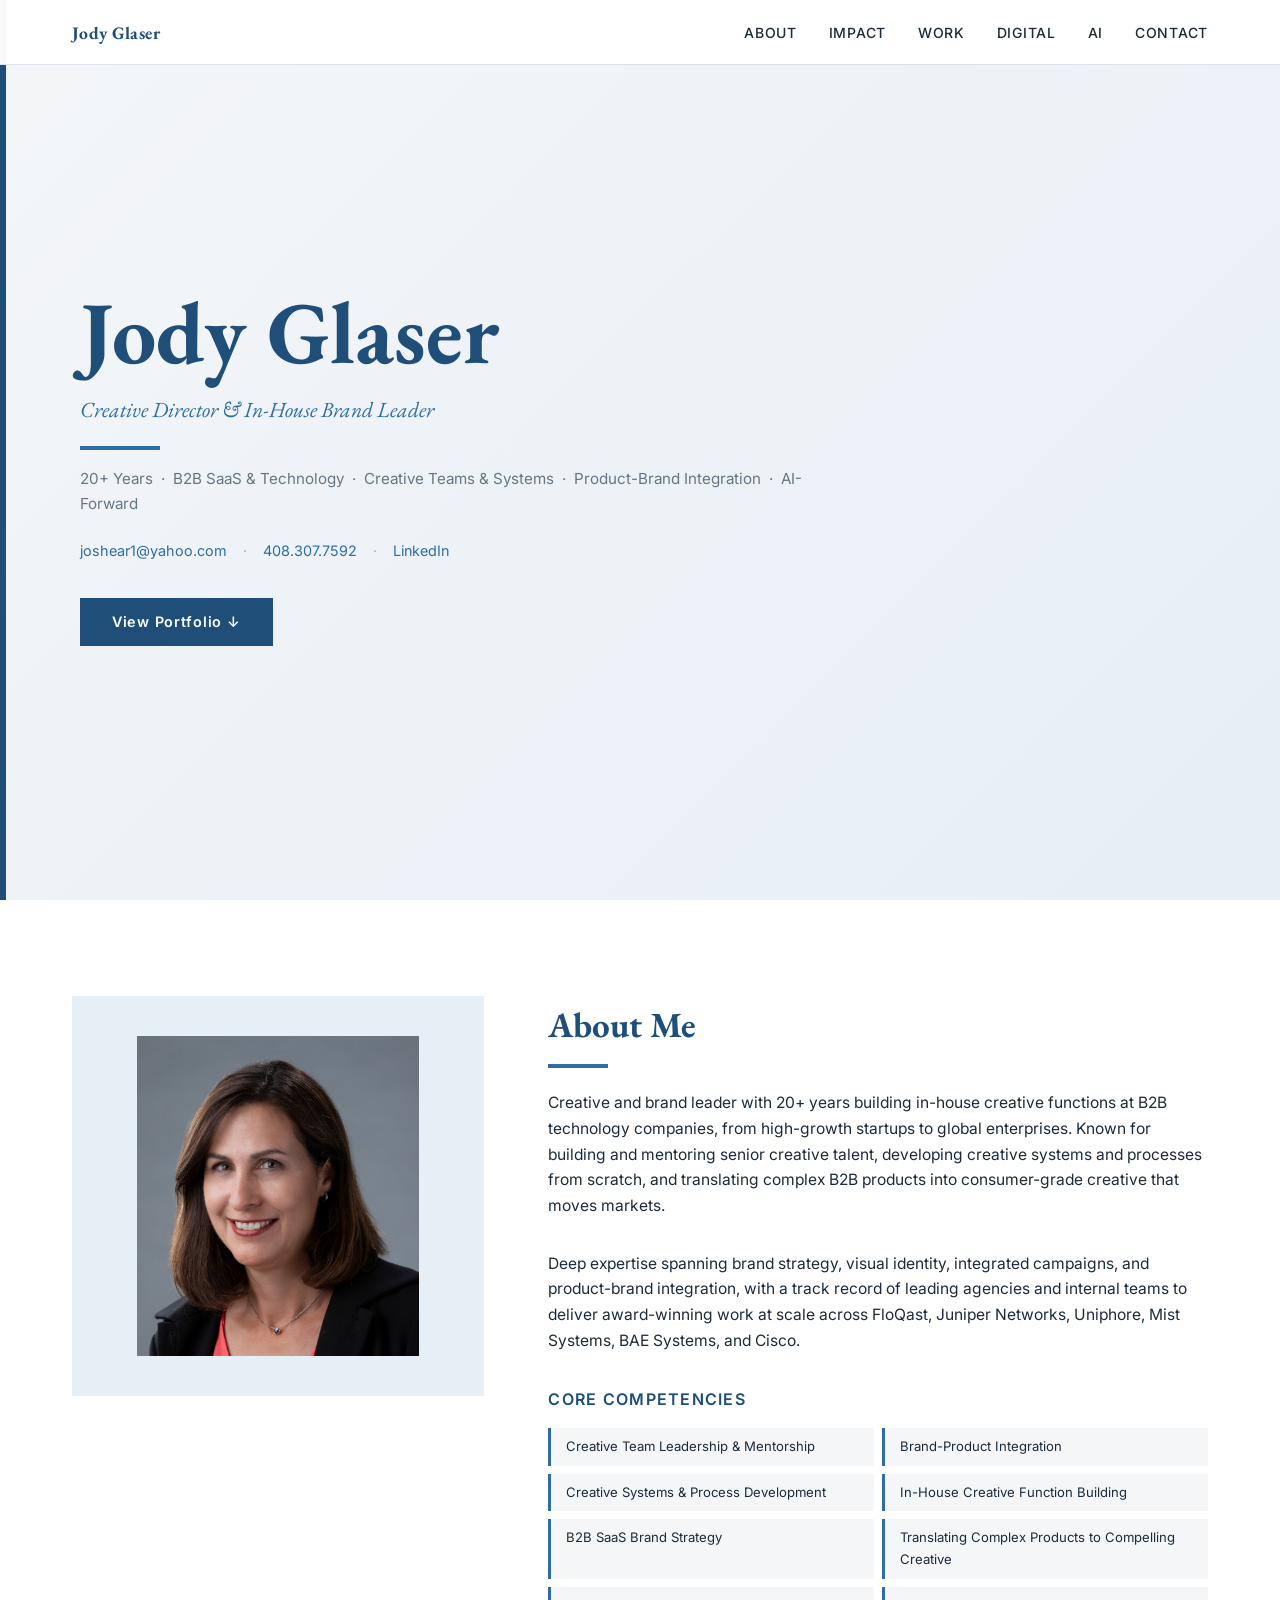
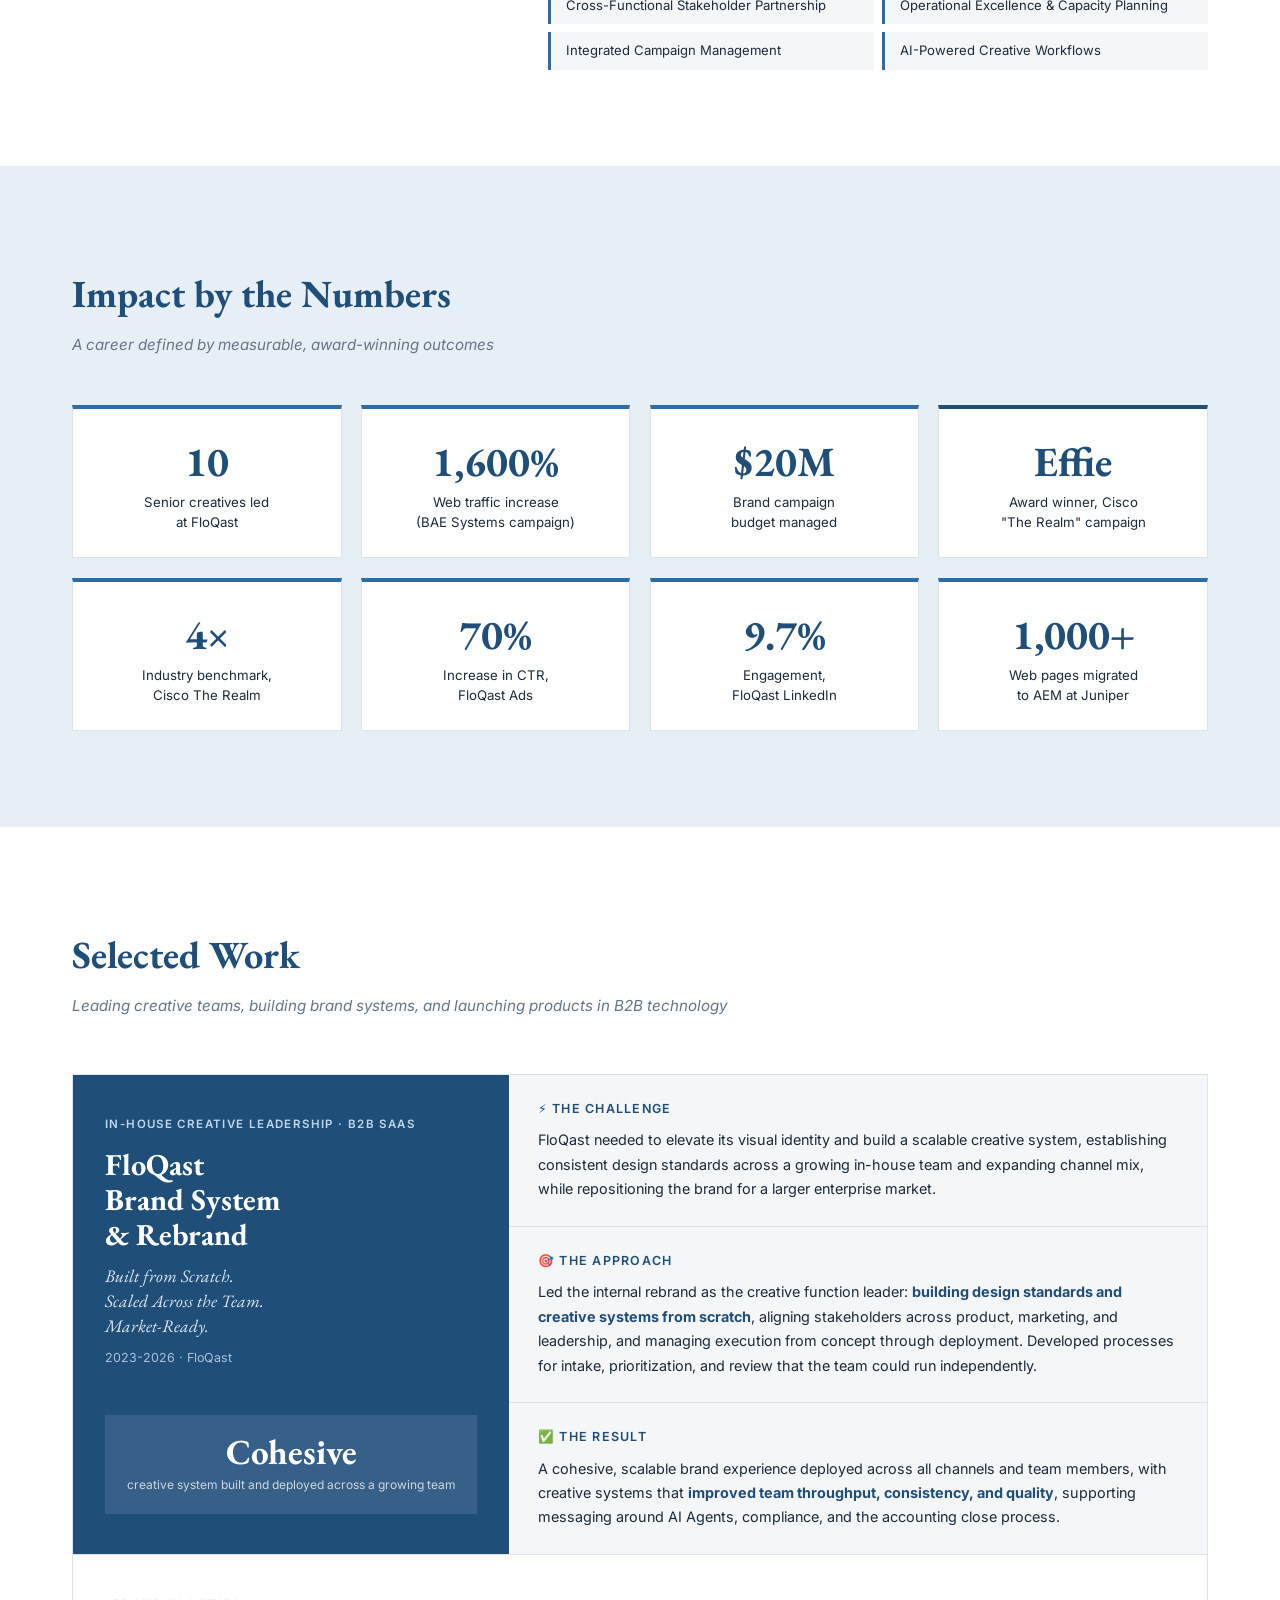
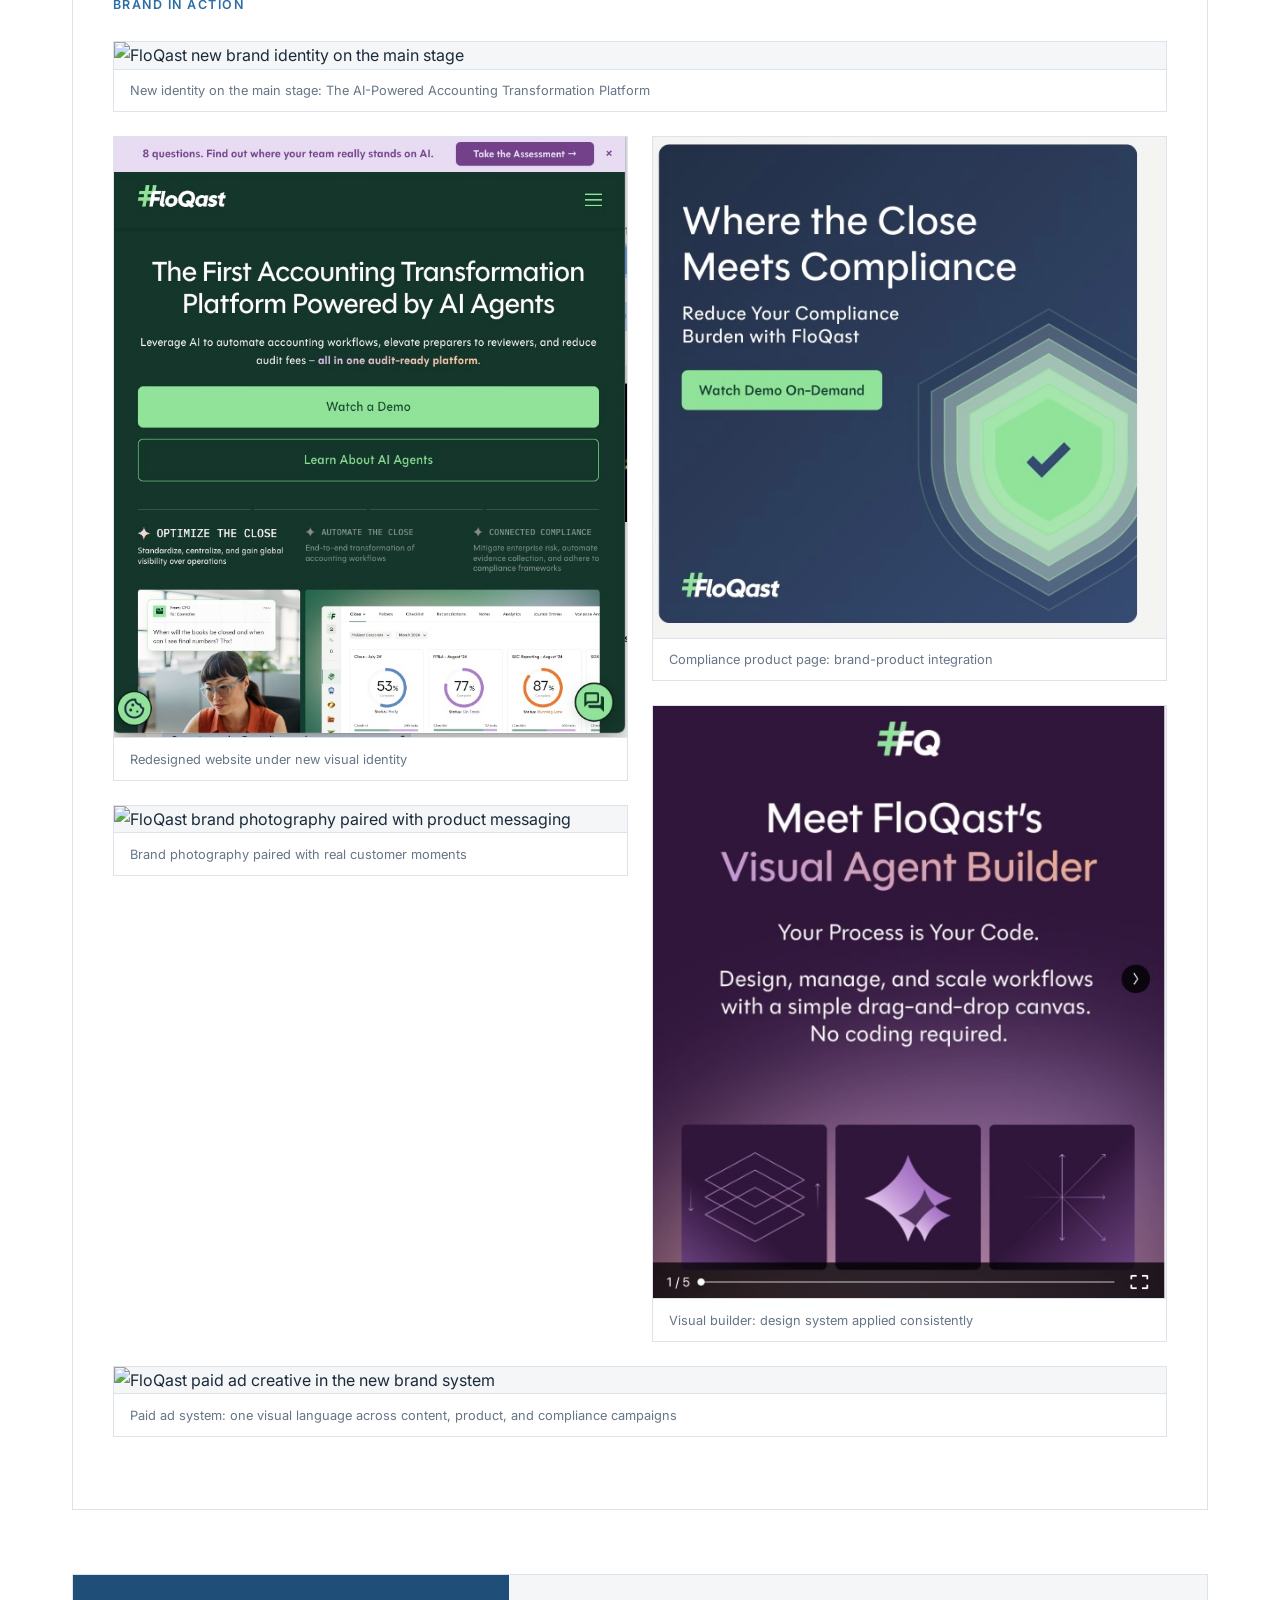
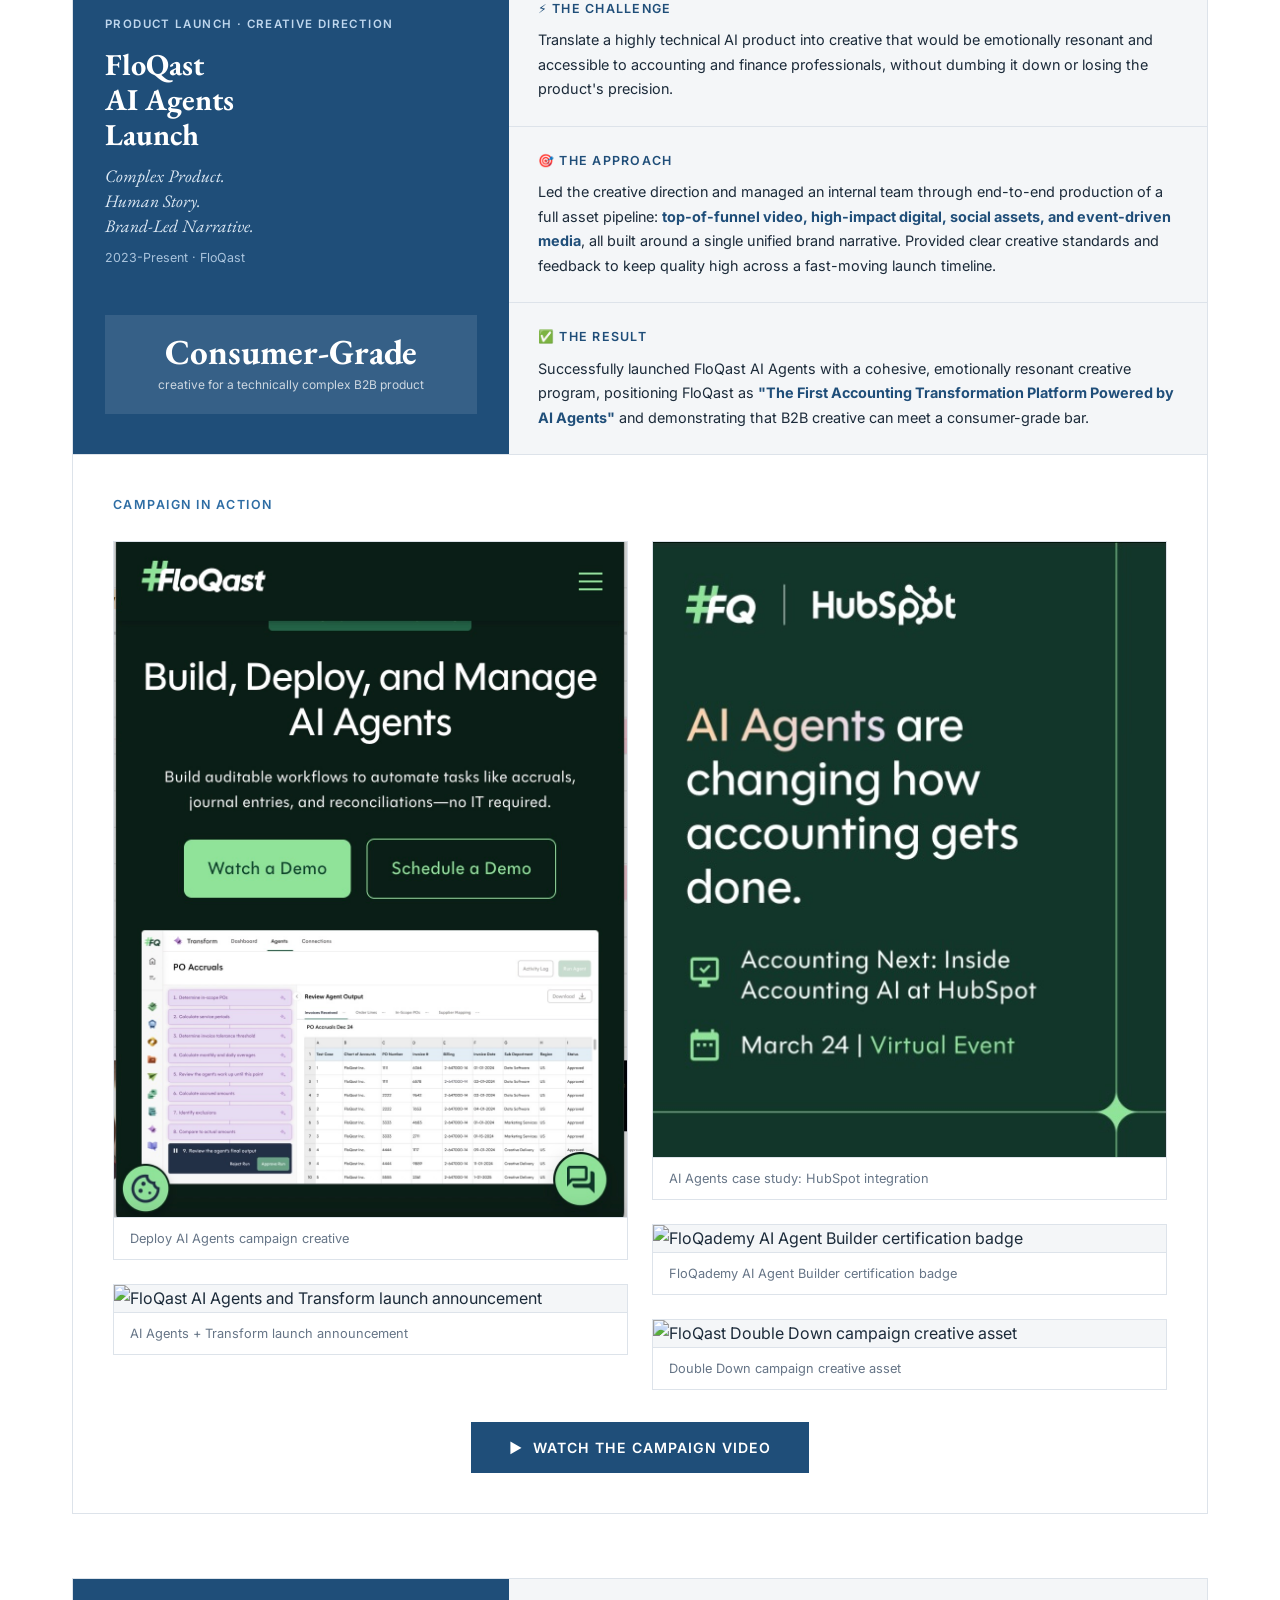
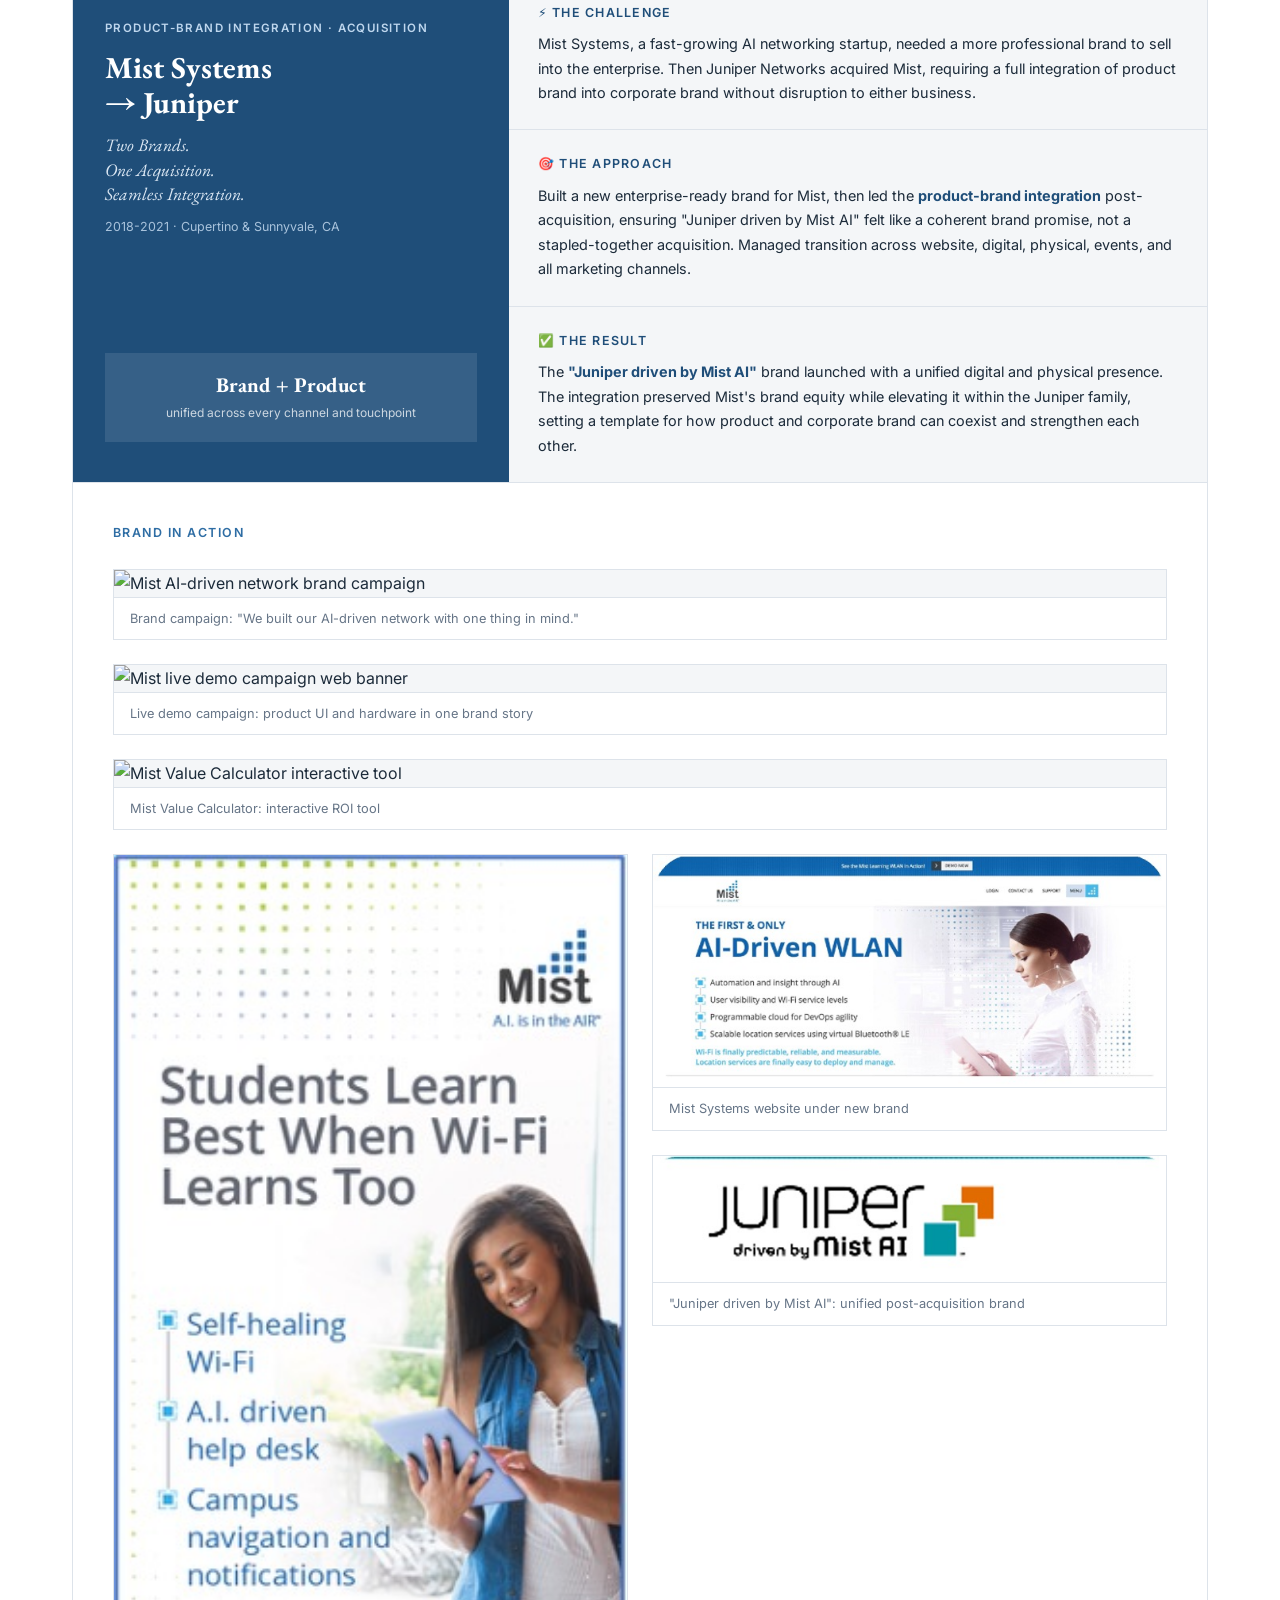
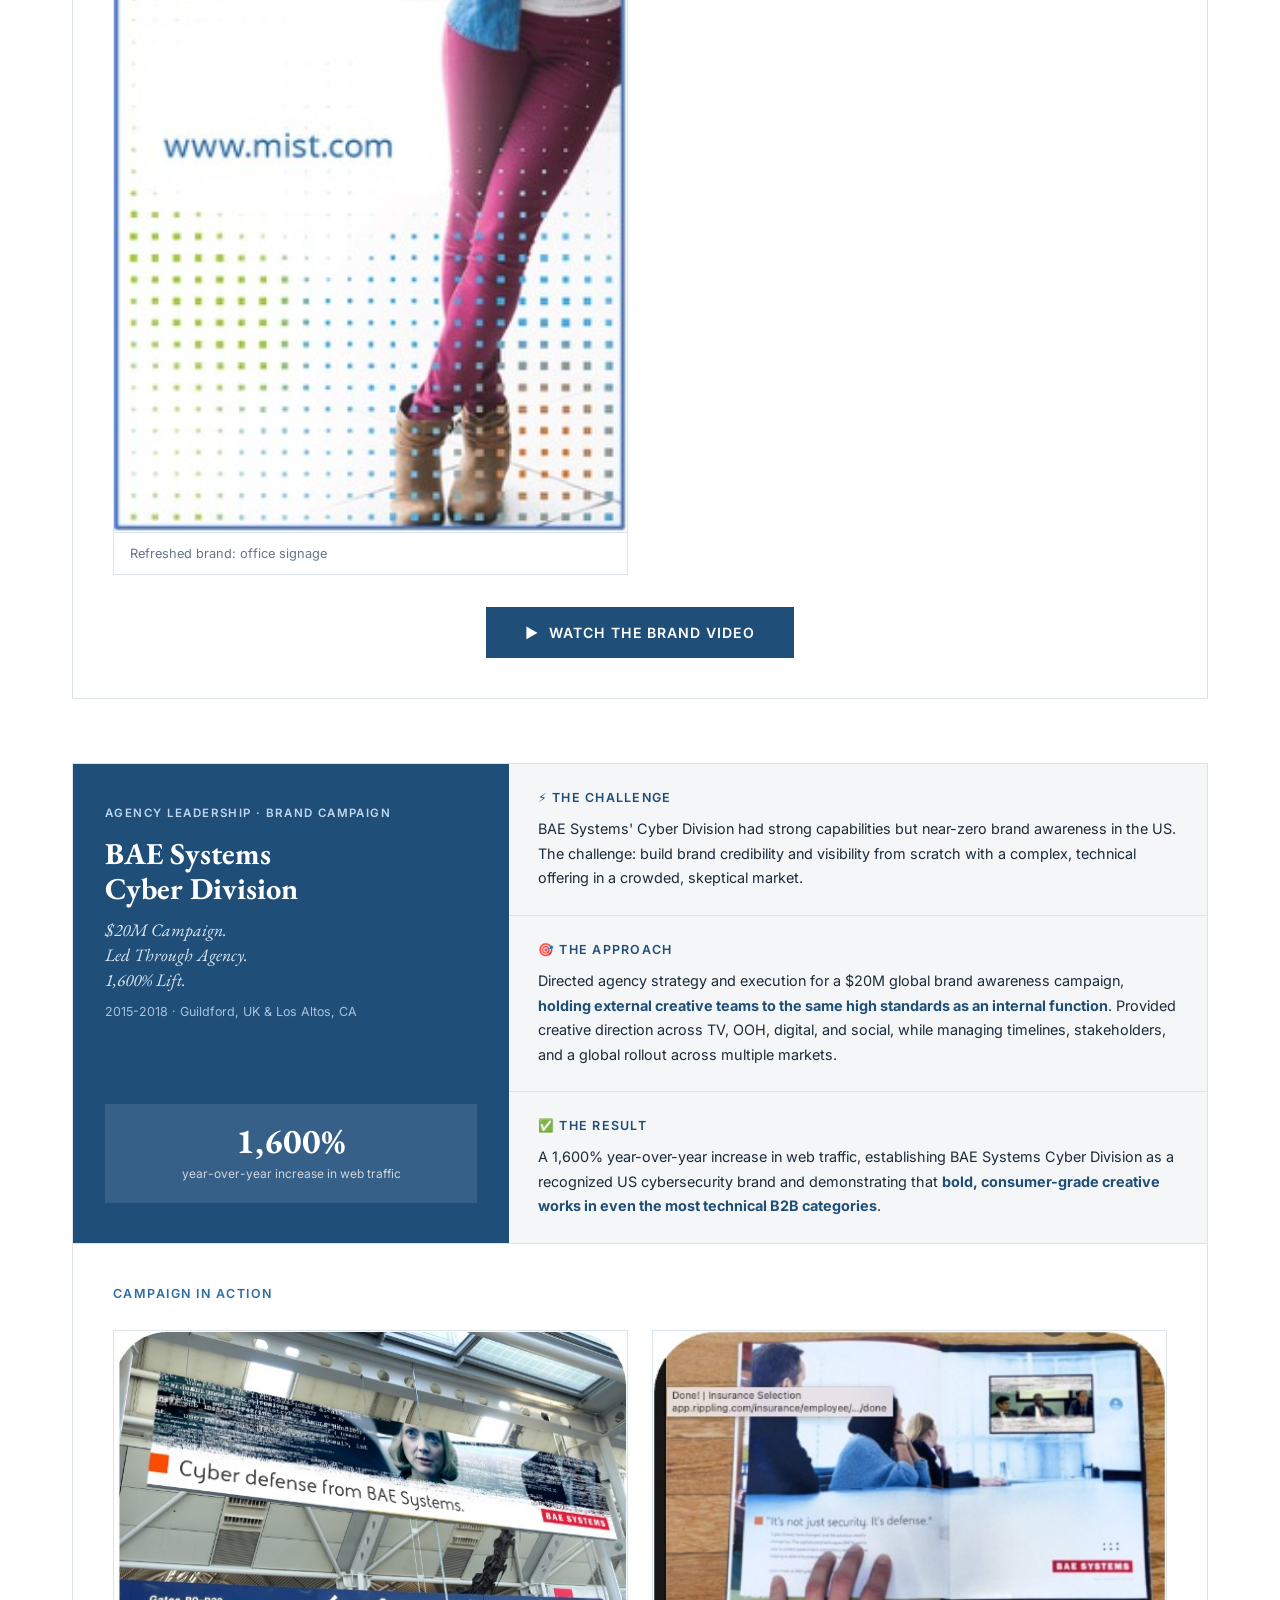
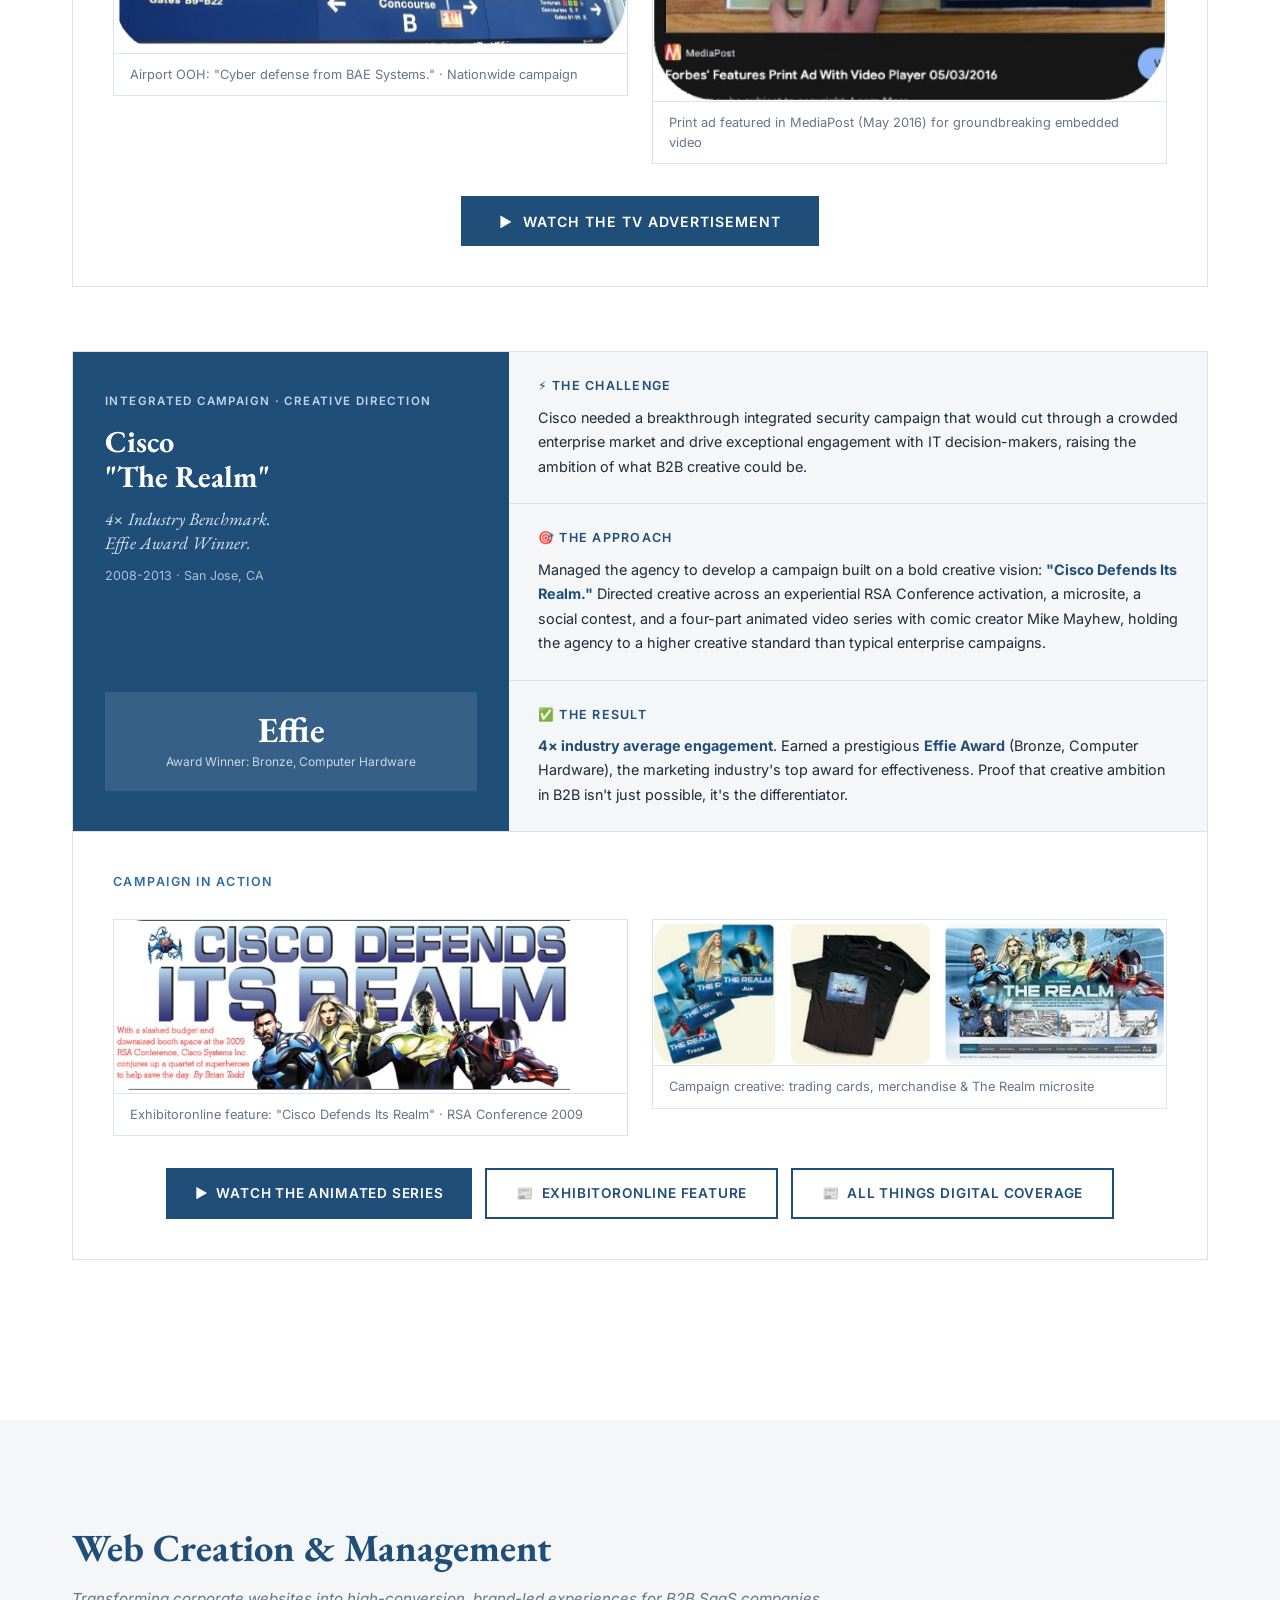
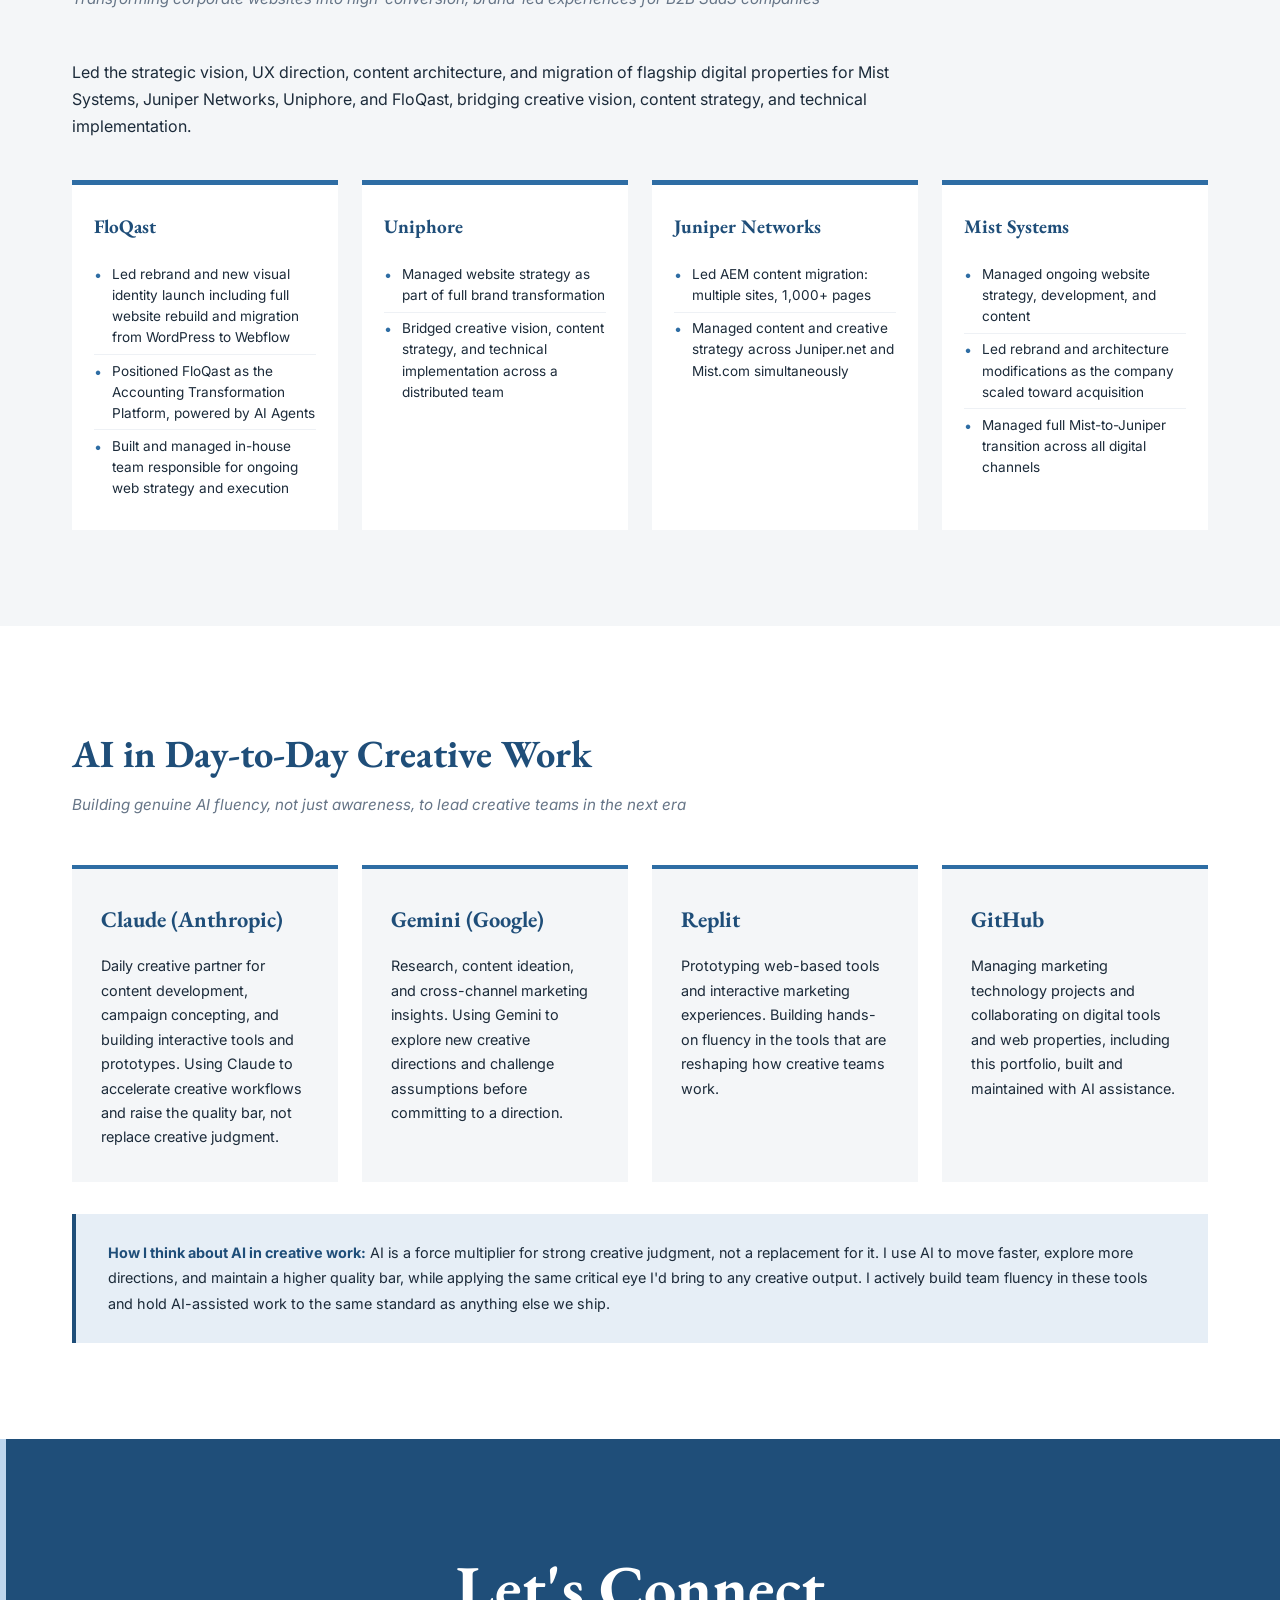
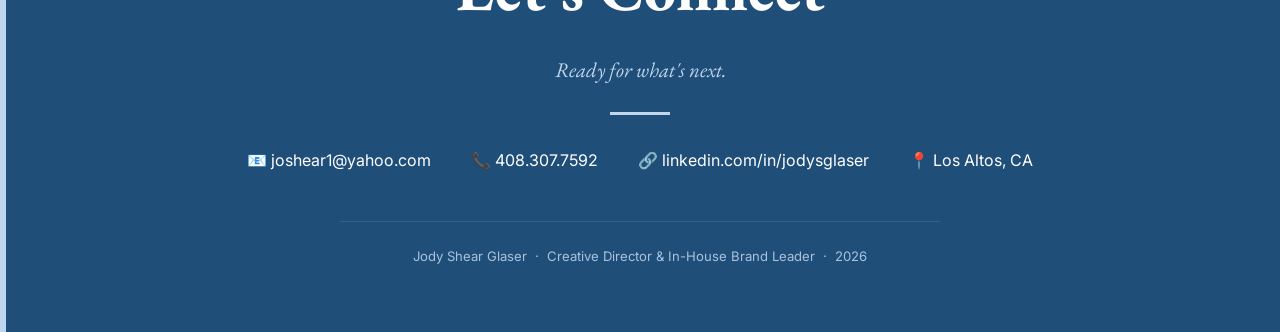
==== commit d99a5ed0: "Add files via upload" ====
--- a/vanta/index.html
+++ b/vanta/index.html
@@ -3,43 +3,142 @@
 <head>
   <meta charset="UTF-8" />
   <meta name="viewport" content="width=device-width, initial-scale=1.0" />
-  <title>Jody Glaser — Creative Director & In-House Brand Leader</title>
+  <title>Jody Glaser | Creative Director &amp; In-House Brand Leader</title>
   <link rel="preconnect" href="https://fonts.googleapis.com" />
   <link rel="preconnect" href="https://fonts.gstatic.com" crossorigin />
   <link href="https://fonts.googleapis.com/css2?family=EB+Garamond:ital,wght@0,400;0,700;1,400;1,700&family=Inter:wght@300;400;500;600&display=swap" rel="stylesheet" />
   <link rel="stylesheet" href="../style.css" />
   <style>
-    /* ── Vanta-specific overrides ─────────────────────────────── */
-    .hero-tagline { letter-spacing: 0.18em; }
-    .leadership-grid {
-      display: grid; grid-template-columns: repeat(2, 1fr); gap: 2rem;
-      margin-top: 2rem;
-    }
-    .leadership-card {
-      background: var(--lgray); padding: 2rem 2rem 1.8rem;
-      border-top: 4px solid var(--gold);
-    }
-    .leadership-card h3 {
-      font-family: var(--font-serif); font-size: 1.25rem;
-      color: var(--navy); margin-bottom: 0.8rem;
-    }
-    .leadership-card ul { padding-left: 1.2rem; }
-    .leadership-card li {
-      font-size: 0.9rem; color: var(--dgray);
-      line-height: 1.65; margin-bottom: 0.45rem;
-    }
-    .vanta-intro {
-      background: var(--navy3); color: var(--white);
-      padding: 1.4rem 2rem; margin-bottom: 3rem;
-      border-left: 5px solid var(--gold);
-    }
-    .vanta-intro p {
-      font-size: 0.92rem; line-height: 1.7; margin: 0;
-      font-style: italic;
-    }
-    .vanta-intro strong { color: var(--gold2); }
-    @media (max-width: 768px) {
-      .leadership-grid { grid-template-columns: 1fr; }
+    /* ── Vanta page: light gray + blue palette (overrides shared style.css) ── */
+    :root {
+      --navy:  #1F4E79;   /* primary blue */
+      --navy2: #2E6DA4;   /* accent blue */
+      --navy3: #173B5C;   /* deep blue */
+      --gold:  #2E6DA4;   /* former gold accent, now blue */
+      --gold2: #BFD7EE;   /* light blue on dark backgrounds */
+      --sky:   #E6EEF6;   /* light blue-gray panels */
+      --lgray: #F4F6F8;
+      --mgray: #667587;
+      --dgray: #1C2B3A;
+      --line:  #DDE3EA;
+    }
+    body { background: #fff; }
+    a { color: var(--navy2); }
+    a:hover { color: var(--navy); }
+
+    /* Nav: light, always legible */
+    #nav, #nav.scrolled {
+      background: rgba(255,255,255,0.96);
+      border-bottom: 1px solid var(--line);
+      box-shadow: none;
+    }
+    #nav.scrolled { box-shadow: 0 2px 14px rgba(28,43,58,0.08); }
+    .nav-name { color: var(--navy); }
+    .nav-links a { color: var(--dgray); }
+    .nav-links a:hover { color: var(--navy2); }
+    .nav-toggle { color: var(--navy); }
+
+    /* Hero */
+    #hero { background: linear-gradient(135deg, #F4F6F8 0%, #E6EEF6 100%); }
+    .gold-stripe { background: var(--navy); }
+    #hero h1 { color: var(--navy); }
+    .hero-sub { color: var(--navy2); }
+    .hero-rule { background: var(--navy2); }
+    .hero-desc { color: var(--mgray); }
+    .hero-links { color: var(--mgray); }
+    .hero-links a { color: var(--navy2); }
+    .hero-links .dot { color: #A7B3C1; }
+    .hero-cta { background: var(--navy); color: #fff; }
+    .hero-cta:hover { background: var(--navy2); color: #fff; }
+
+    /* About */
+    #about { background: #fff; }
+    .about-left { background: var(--sky); }
+    .gold-rule { background: var(--navy2); }
+    .competencies span { background: var(--lgray); border-left-color: var(--navy2); }
+
+    /* Numbers */
+    #numbers { background: var(--sky); }
+    .section-title.light { color: var(--navy); }
+    .section-sub.light { color: var(--mgray); }
+    .stat-card { border: 1px solid var(--line); border-top: 4px solid var(--navy2); }
+    .stat-card.effie { border-top: 4px solid var(--navy); }
+    .stat-num { color: var(--navy); }
+
+    /* Case studies */
+    .case-study { border: 1px solid var(--line); margin-bottom: 4rem; }
+    .navy, .dark-navy, .darkest-navy, .forest, .slate-blue,
+    .dark-green, .dark-indigo, .dark-emerald { background: var(--navy); }
+    .case-category { color: var(--gold2); }
+    .case-subtitle { color: #DCE8F4; }
+    .case-period { color: #A9C3DC; }
+    .case-callout, .effie-callout { background: rgba(255,255,255,0.1); }
+    .callout-num { color: #fff; }
+    .case-card { background: var(--lgray); border-bottom-color: var(--line); }
+    .case-card strong { color: var(--navy); }
+
+    /* Showcase gallery: large, natural-ratio visuals */
+    .campaign-gallery {
+      background: #fff; border-top: 1px solid var(--line);
+      padding: 2.5rem 2.5rem 2.5rem;
+    }
+    .gallery-label { color: var(--navy2); font-size: 0.78rem; margin-bottom: 1.6rem; }
+    .showcase { display: flex; flex-direction: column; gap: 1.5rem; margin-bottom: 2rem; }
+    .showcase-cols { columns: 2; column-gap: 1.5rem; }
+    .showcase-cols .gallery-figure { break-inside: avoid; margin-bottom: 1.5rem; }
+    .showcase-cols .gallery-figure:last-child { margin-bottom: 0; }
+    .gallery-figure {
+      margin: 0; background: var(--lgray);
+      border: 1px solid var(--line); display: block;
+    }
+    .gallery-figure img {
+      width: 100%; height: auto; display: block; cursor: zoom-in;
+      transition: opacity 0.2s;
+    }
+    .gallery-figure img:hover { opacity: 0.92; }
+    .gallery-figure figcaption {
+      font-size: 0.8rem; color: var(--mgray); font-style: normal;
+      padding: 0.7rem 1rem; border-top: 1px solid var(--line); background: #fff;
+    }
+    .tv-ad-btn, .gallery-link-btn { background: var(--navy); }
+    .tv-ad-btn:hover, .gallery-link-btn:hover { background: var(--navy2); color: #fff !important; }
+    .gallery-link-btn.secondary { color: var(--navy) !important; border-color: var(--navy); }
+    .gallery-link-btn.secondary:hover { background: var(--navy); color: #fff !important; }
+
+    /* Web */
+    #web { background: var(--lgray); }
+    .web-card { border-top-color: var(--navy2); }
+    .web-card li::before { color: var(--navy2); }
+
+    /* AI */
+    #ai { background: #fff; }
+    .ai-card { background: var(--lgray); border-top: 4px solid var(--navy2); }
+    .ai-tool.teal, .ai-tool.green, .ai-tool.purple { color: var(--navy); }
+    .ai-card p { color: var(--dgray); }
+    .ai-insight { background: var(--sky); color: var(--dgray); border-left: 4px solid var(--navy); }
+    .ai-insight strong { color: var(--navy); }
+
+    /* Contact */
+    #contact { background: var(--navy); }
+    #contact .gold-stripe { background: var(--gold2); }
+    .contact-tagline { color: var(--gold2); }
+    .contact-rule { background: var(--gold2); }
+    .contact-links a:hover { color: var(--gold2); }
+    .contact-footer { color: #A9C3DC; }
+
+    /* Lightbox */
+    .lightbox {
+      position: fixed; inset: 0; z-index: 200; display: none;
+      align-items: center; justify-content: center;
+      background: rgba(15,28,42,0.9); padding: 2rem; cursor: zoom-out;
+    }
+    .lightbox.open { display: flex; }
+    .lightbox img { max-width: 100%; max-height: 100%; box-shadow: 0 10px 40px rgba(0,0,0,0.4); }
+
+    @media (max-width: 900px) { .campaign-gallery { padding: 1.8rem 1.2rem; } }
+    @media (max-width: 640px) {
+      .nav-links { background: #fff; border-bottom: 1px solid var(--line); }
+      .showcase-cols { columns: 1; }
     }
   </style>
 </head>
@@ -52,8 +151,6 @@
     <button class="nav-toggle" aria-label="Menu">&#9776;</button>
     <ul class="nav-links">
       <li><a href="#about">About</a></li>
-      <li><a href="#leadership">Leadership</a></li>
-      <li><a href="#career">Career</a></li>
       <li><a href="#numbers">Impact</a></li>
       <li><a href="#work">Work</a></li>
       <li><a href="#web">Digital</a></li>
@@ -67,7 +164,6 @@
 <section id="hero">
   <div class="gold-stripe"></div>
   <div class="hero-content">
-    <p class="hero-tagline">Design-Led Creative Leadership</p>
     <h1>Jody Glaser</h1>
     <p class="hero-sub">Creative Director &amp; In-House Brand Leader</p>
     <div class="hero-rule"></div>
@@ -87,15 +183,15 @@
 <section id="about">
   <div class="container two-col">
     <div class="about-left">
-      <img src="../images/jody-headshot.jpg" alt="Jody Glaser — Creative Director &amp; In-House Brand Leader" class="about-photo" />
+      <img src="../images/jody-headshot.jpg" alt="Jody Glaser, Creative Director and In-House Brand Leader" class="about-photo" />
     </div>
     <div class="about-right">
       <h2>About Me</h2>
       <div class="gold-rule"></div>
 
-      <p>Creative and brand leader with 20+ years building in-house creative functions at B2B technology companies — from high-growth startups to global enterprises. Known for building and mentoring senior creative talent, developing creative systems and processes from scratch, and translating complex B2B products into consumer-grade creative that moves markets.</p>
-
-      <p>Deep expertise spanning brand strategy, visual identity, integrated campaigns, and product-brand integration — with a track record of leading agencies and internal teams to deliver award-winning work at scale across FloQast, Juniper Networks, Uniphore, Mist Systems, BAE Systems, and Cisco.</p>
+      <p>Creative and brand leader with 20+ years building in-house creative functions at B2B technology companies, from high-growth startups to global enterprises. Known for building and mentoring senior creative talent, developing creative systems and processes from scratch, and translating complex B2B products into consumer-grade creative that moves markets.</p>
+
+      <p>Deep expertise spanning brand strategy, visual identity, integrated campaigns, and product-brand integration, with a track record of leading agencies and internal teams to deliver award-winning work at scale across FloQast, Juniper Networks, Uniphore, Mist Systems, BAE Systems, and Cisco.</p>
 
       <h3>Core Competencies</h3>
       <div class="competencies">
@@ -114,168 +210,6 @@
   </div>
 </section>
 
-<!-- ── CREATIVE LEADERSHIP ────────────────────────────────────────── -->
-<section id="leadership">
-  <div class="container">
-    <h2 class="section-title">Creative Leadership in Practice</h2>
-    <div class="gold-rule" style="margin: 0 auto 1rem;"></div>
-    <p class="section-sub">Building teams, systems, and creative standards that scale</p>
-
-    <div class="leadership-grid">
-
-      <div class="leadership-card">
-        <h3>Building &amp; Developing Creative Talent</h3>
-        <ul>
-          <li>Led and developed teams of up to 10 direct reports including senior designers, content strategists, and creative leads</li>
-          <li>Provided mentorship, actionable creative feedback, and clear standards — without micromanaging execution</li>
-          <li>Built high-trust environments that attracted and retained strong creative talent at FloQast, Juniper, and Uniphore</li>
-          <li>Managed agency relationships and held external creative teams to the same standards as internal ones</li>
-        </ul>
-      </div>
-
-      <div class="leadership-card">
-        <h3>Creative Systems &amp; Process from Scratch</h3>
-        <ul>
-          <li>Built creative intake, prioritization, and delivery workflows from zero at multiple in-house functions</li>
-          <li>Established brand design systems and standards that scaled across growing teams and channel mixes</li>
-          <li>Developed repeatable frameworks for campaign concepting, asset production, and stakeholder review</li>
-          <li>Improved processes iteratively — finding what worked, cutting what didn't, and documenting for team continuity</li>
-        </ul>
-      </div>
-
-      <div class="leadership-card">
-        <h3>Product-Brand Integration</h3>
-        <ul>
-          <li>Led brand and product narrative alignment at FloQast — positioning AI Agents as "The First Accounting Transformation Platform Powered by AI Agents"</li>
-          <li>Managed Mist-to-Juniper acquisition integration, unifying product brand and corporate brand across all channels</li>
-          <li>Built the Uniphore brand experience in lockstep with product evolution, from platform launch through rebrand</li>
-          <li>Ensured creative systems accommodated product complexity without sacrificing brand coherence</li>
-        </ul>
-      </div>
-
-      <div class="leadership-card">
-        <h3>Operational Excellence</h3>
-        <ul>
-          <li>Managed concurrent workstreams across brand, web, campaigns, events, and product launches — simultaneously</li>
-          <li>Built stakeholder communication cadences that maintained trust when priorities or timelines shifted</li>
-          <li>Coordinated 40+ global events annually at Mist Systems with cross-functional partners across sales, product, and marketing</li>
-          <li>Delivered the $20M BAE Systems campaign on time and on budget across TV, OOH, digital, and social — globally</li>
-        </ul>
-      </div>
-
-    </div>
-  </div>
-</section>
-
-<!-- ── CAREER JOURNEY ─────────────────────────────────────────────── -->
-<section id="career">
-  <div class="container">
-    <h2 class="section-title">Career Journey</h2>
-    <div class="gold-rule"></div>
-    <p class="section-sub">20+ years of progressive creative leadership across iconic B2B technology brands</p>
-
-    <div class="timeline-wrap">
-      <div class="timeline-items">
-
-        <div class="tl-item">
-          <div class="tl-top">
-            <strong class="tl-co">ADOBE</strong>
-            <span class="tl-role">Demand Gen Manager</span>
-          </div>
-          <div class="tl-dot"></div>
-          <div class="tl-btm"><span class="tl-date">2001–04</span></div>
-        </div>
-
-        <div class="tl-item">
-          <div class="tl-top"><span class="tl-date">2005–07</span></div>
-          <div class="tl-dot"></div>
-          <div class="tl-btm">
-            <strong class="tl-co">CISCO</strong>
-            <span class="tl-role">Demand Gen Manager</span>
-          </div>
-        </div>
-
-        <div class="tl-item">
-          <div class="tl-top">
-            <strong class="tl-co">APPLE</strong>
-            <span class="tl-role">Marketing Consultant</span>
-          </div>
-          <div class="tl-dot"></div>
-          <div class="tl-btm"><span class="tl-date">2007–08</span></div>
-        </div>
-
-        <div class="tl-item">
-          <div class="tl-top"><span class="tl-date">2008–13</span></div>
-          <div class="tl-dot"></div>
-          <div class="tl-btm">
-            <strong class="tl-co">CISCO</strong>
-            <span class="tl-role">Advertising Manager</span>
-          </div>
-        </div>
-
-        <div class="tl-item">
-          <div class="tl-top">
-            <strong class="tl-co">QORVO</strong>
-            <span class="tl-role">Sr. Mgr, Brand &amp; Comms</span>
-          </div>
-          <div class="tl-dot"></div>
-          <div class="tl-btm"><span class="tl-date">2013–15</span></div>
-        </div>
-
-        <div class="tl-item">
-          <div class="tl-top"><span class="tl-date">2015–18</span></div>
-          <div class="tl-dot"></div>
-          <div class="tl-btm">
-            <strong class="tl-co">BAE SYS.</strong>
-            <span class="tl-role">Director, Brand &amp; Campaigns</span>
-          </div>
-        </div>
-
-        <div class="tl-item">
-          <div class="tl-top">
-            <strong class="tl-co">MIST</strong>
-            <span class="tl-role">Director, Marketing Comms</span>
-          </div>
-          <div class="tl-dot"></div>
-          <div class="tl-btm"><span class="tl-date">2018–19</span></div>
-        </div>
-
-        <div class="tl-item">
-          <div class="tl-top"><span class="tl-date">2019–21</span></div>
-          <div class="tl-dot"></div>
-          <div class="tl-btm">
-            <strong class="tl-co">JUNIPER</strong>
-            <span class="tl-role">Director, Web &amp; Content</span>
-          </div>
-        </div>
-
-        <div class="tl-item">
-          <div class="tl-top">
-            <strong class="tl-co">UNIPHORE</strong>
-            <span class="tl-role">Director, Brand &amp; Web</span>
-          </div>
-          <div class="tl-dot"></div>
-          <div class="tl-btm"><span class="tl-date">2021–23</span></div>
-        </div>
-
-        <div class="tl-item">
-          <div class="tl-top"><span class="tl-date">2023+</span></div>
-          <div class="tl-dot"></div>
-          <div class="tl-btm">
-            <strong class="tl-co">FLOQAST</strong>
-            <span class="tl-role">Sr. Director, Brand Marketing</span>
-          </div>
-        </div>
-
-      </div>
-    </div>
-
-    <div class="education-bar">
-      MBA — Kelley School of Business, Indiana University &nbsp;&nbsp;|&nbsp;&nbsp; BA, Political Science — The Colorado College
-    </div>
-  </div>
-</section>
-
 <!-- ── BY THE NUMBERS ────────────────────────────────────────────── -->
 <section id="numbers">
   <div class="container">
@@ -296,19 +230,19 @@
       </div>
       <div class="stat-card effie">
         <div class="stat-num">Effie</div>
-        <div class="stat-label">Award winner — Cisco<br>"The Realm" campaign</div>
+        <div class="stat-label">Award winner, Cisco<br>"The Realm" campaign</div>
       </div>
       <div class="stat-card">
         <div class="stat-num">4×</div>
-        <div class="stat-label">Industry benchmark —<br>Cisco The Realm</div>
+        <div class="stat-label">Industry benchmark,<br>Cisco The Realm</div>
       </div>
       <div class="stat-card">
-        <div class="stat-num">46</div>
-        <div class="stat-label">Global locations for<br>Qorvo brand launch</div>
+        <div class="stat-num">70%</div>
+        <div class="stat-label">Increase in CTR,<br>FloQast Ads</div>
       </div>
       <div class="stat-card">
-        <div class="stat-num">40+</div>
-        <div class="stat-label">Global events led<br>annually at Mist</div>
+        <div class="stat-num">9.7%</div>
+        <div class="stat-label">Engagement,<br>FloQast LinkedIn</div>
       </div>
       <div class="stat-card">
         <div class="stat-num">1,000+</div>
@@ -324,13 +258,13 @@
     <h2 class="section-title">Selected Work</h2>
     <p class="section-sub">Leading creative teams, building brand systems, and launching products in B2B technology</p>
 
-    <!-- FloQast Visual Identity — most relevant, leads -->
+    <!-- FloQast Brand System & Rebrand -->
     <article class="case-study">
       <div class="case-left dark-green">
         <div class="case-category">IN-HOUSE CREATIVE LEADERSHIP · B2B SaaS</div>
         <h3>FloQast<br>Brand System<br>&amp; Rebrand</h3>
         <p class="case-subtitle">Built from Scratch.<br>Scaled Across the Team.<br>Market-Ready.</p>
-        <p class="case-period">2023–Present · FloQast</p>
+        <p class="case-period">2023-2026 · FloQast</p>
         <div class="case-callout">
           <div class="callout-num">Cohesive</div>
           <div class="callout-label">creative system built and deployed across a growing team</div>
@@ -339,31 +273,45 @@
       <div class="case-right">
         <div class="case-card">
           <div class="case-card-title">⚡ THE CHALLENGE</div>
-          <p>FloQast needed to elevate its visual identity and build a scalable creative system — establishing consistent design standards across a growing in-house team and expanding channel mix, while repositioning the brand for a larger enterprise market.</p>
+          <p>FloQast needed to elevate its visual identity and build a scalable creative system, establishing consistent design standards across a growing in-house team and expanding channel mix, while repositioning the brand for a larger enterprise market.</p>
         </div>
         <div class="case-card">
           <div class="case-card-title">🎯 THE APPROACH</div>
-          <p>Led the internal rebrand as the creative function leader — <strong>building design standards and creative systems from scratch</strong>, aligning stakeholders across product, marketing, and leadership, and managing execution from concept through deployment. Developed processes for intake, prioritization, and review that the team could run independently.</p>
+          <p>Led the internal rebrand as the creative function leader: <strong>building design standards and creative systems from scratch</strong>, aligning stakeholders across product, marketing, and leadership, and managing execution from concept through deployment. Developed processes for intake, prioritization, and review that the team could run independently.</p>
         </div>
         <div class="case-card">
           <div class="case-card-title">✅ THE RESULT</div>
-          <p>A cohesive, scalable brand experience deployed across all channels and team members — with creative systems that <strong>improved team throughput, consistency, and quality</strong>, supporting messaging around AI Agents, compliance, and the accounting close process.</p>
+          <p>A cohesive, scalable brand experience deployed across all channels and team members, with creative systems that <strong>improved team throughput, consistency, and quality</strong>, supporting messaging around AI Agents, compliance, and the accounting close process.</p>
         </div>
       </div>
       <div class="campaign-gallery">
         <div class="gallery-label">BRAND IN ACTION</div>
-        <div class="gallery-grid gallery-grid-3">
+        <div class="showcase">
           <figure class="gallery-figure">
-            <img src="../images/floqast-rebrand-website.jpg" alt="FloQast rebrand — new website design" class="gallery-img" />
-            <figcaption>Redesigned website under new visual identity</figcaption>
+            <img src="images/floqast-launch-stage.jpg" alt="FloQast new brand identity on the main stage" />
+            <figcaption>New identity on the main stage: The AI-Powered Accounting Transformation Platform</figcaption>
           </figure>
+          <div class="showcase-cols">
+            <figure class="gallery-figure">
+              <img src="../images/floqast-rebrand-website.jpg" alt="FloQast rebrand, new website design" />
+              <figcaption>Redesigned website under new visual identity</figcaption>
+            </figure>
+            <figure class="gallery-figure">
+              <img src="images/floqast-cfo-email.jpg" alt="FloQast brand photography paired with product messaging" />
+              <figcaption>Brand photography paired with real customer moments</figcaption>
+            </figure>
+            <figure class="gallery-figure">
+              <img src="../images/floqast-rebrand-compliance.jpg" alt="FloQast rebrand, compliance product page" />
+              <figcaption>Compliance product page: brand-product integration</figcaption>
+            </figure>
+            <figure class="gallery-figure">
+              <img src="../images/FloQaat-rebrand-visual-builder.jpg" alt="FloQast rebrand, visual builder interface" />
+              <figcaption>Visual builder: design system applied consistently</figcaption>
+            </figure>
+          </div>
           <figure class="gallery-figure">
-            <img src="../images/floqast-rebrand-compliance.jpg" alt="FloQast rebrand — compliance product page" class="gallery-img" />
-            <figcaption>Compliance product page — brand-product integration</figcaption>
-          </figure>
-          <figure class="gallery-figure">
-            <img src="../images/FloQaat-rebrand-visual-builder.jpg" alt="FloQast rebrand — visual builder interface" class="gallery-img" />
-            <figcaption>Visual builder — design system applied consistently</figcaption>
+            <img src="images/floqast-ad-system.jpg" alt="FloQast paid ad creative in the new brand system" />
+            <figcaption>Paid ad system: one visual language across content, product, and compliance campaigns</figcaption>
           </figure>
         </div>
       </div>
@@ -375,7 +323,7 @@
         <div class="case-category">PRODUCT LAUNCH · CREATIVE DIRECTION</div>
         <h3>FloQast<br>AI Agents<br>Launch</h3>
         <p class="case-subtitle">Complex Product.<br>Human Story.<br>Brand-Led Narrative.</p>
-        <p class="case-period">2023–Present · FloQast</p>
+        <p class="case-period">2023-Present · FloQast</p>
         <div class="case-callout">
           <div class="callout-num">Consumer-Grade</div>
           <div class="callout-label">creative for a technically complex B2B product</div>
@@ -384,32 +332,42 @@
       <div class="case-right">
         <div class="case-card">
           <div class="case-card-title">⚡ THE CHALLENGE</div>
-          <p>Translate a highly technical AI product into creative that would be emotionally resonant and accessible to accounting and finance professionals — without dumbing it down or losing the product's precision.</p>
+          <p>Translate a highly technical AI product into creative that would be emotionally resonant and accessible to accounting and finance professionals, without dumbing it down or losing the product's precision.</p>
         </div>
         <div class="case-card">
           <div class="case-card-title">🎯 THE APPROACH</div>
-          <p>Led the creative direction and managed an internal team through end-to-end production of a full asset pipeline: <strong>top-of-funnel video, high-impact digital, social assets, and event-driven media</strong> — all built around a single unified brand narrative. Provided clear creative standards and feedback to keep quality high across a fast-moving launch timeline.</p>
+          <p>Led the creative direction and managed an internal team through end-to-end production of a full asset pipeline: <strong>top-of-funnel video, high-impact digital, social assets, and event-driven media</strong>, all built around a single unified brand narrative. Provided clear creative standards and feedback to keep quality high across a fast-moving launch timeline.</p>
         </div>
         <div class="case-card">
           <div class="case-card-title">✅ THE RESULT</div>
-          <p>Successfully launched FloQast AI Agents with a cohesive, emotionally resonant creative program — positioning FloQast as <strong>"The First Accounting Transformation Platform Powered by AI Agents"</strong> and demonstrating that B2B creative can meet a consumer-grade bar.</p>
+          <p>Successfully launched FloQast AI Agents with a cohesive, emotionally resonant creative program, positioning FloQast as <strong>"The First Accounting Transformation Platform Powered by AI Agents"</strong> and demonstrating that B2B creative can meet a consumer-grade bar.</p>
         </div>
       </div>
       <div class="campaign-gallery">
         <div class="gallery-label">CAMPAIGN IN ACTION</div>
-        <div class="gallery-grid gallery-grid-3">
-          <figure class="gallery-figure">
-            <img src="../images/floqast-deploy-agents.jpg" alt="FloQast Deploy AI Agents — campaign creative" class="gallery-img" />
-            <figcaption>Deploy AI Agents — campaign creative</figcaption>
-          </figure>
-          <figure class="gallery-figure">
-            <img src="../images/floqast-ai-agents-hubspot.jpg" alt="FloQast AI Agents Case Study" class="gallery-img" />
-            <figcaption>AI Agents Case Study — HubSpot integration</figcaption>
-          </figure>
-          <figure class="gallery-figure">
-            <img src="../images/Double-down.jpeg" alt="FloQast Double Down — campaign creative asset" class="gallery-img" />
-            <figcaption>Double Down — campaign creative asset</figcaption>
-          </figure>
+        <div class="showcase">
+          <div class="showcase-cols">
+            <figure class="gallery-figure">
+              <img src="../images/floqast-deploy-agents.jpg" alt="FloQast Deploy AI Agents campaign creative" />
+              <figcaption>Deploy AI Agents campaign creative</figcaption>
+            </figure>
+            <figure class="gallery-figure">
+              <img src="images/floqast-agents-arrived.jpg" alt="FloQast AI Agents and Transform launch announcement" />
+              <figcaption>AI Agents + Transform launch announcement</figcaption>
+            </figure>
+            <figure class="gallery-figure">
+              <img src="../images/floqast-ai-agents-hubspot.jpg" alt="FloQast AI Agents case study" />
+              <figcaption>AI Agents case study: HubSpot integration</figcaption>
+            </figure>
+            <figure class="gallery-figure">
+              <img src="images/floqademy-badge.jpg" alt="FloQademy AI Agent Builder certification badge" />
+              <figcaption>FloQademy AI Agent Builder certification badge</figcaption>
+            </figure>
+            <figure class="gallery-figure">
+              <img src="../images/Double-down.jpeg" alt="FloQast Double Down campaign creative asset" />
+              <figcaption>Double Down campaign creative asset</figcaption>
+            </figure>
+          </div>
         </div>
         <div class="gallery-cta">
           <a href="https://www.youtube.com/watch?v=R3Up_kpayu8" target="_blank" rel="noopener noreferrer" class="tv-ad-btn">▶&nbsp; Watch the Campaign Video</a>
@@ -417,13 +375,13 @@
       </div>
     </article>
 
-    <!-- Mist → Juniper — product-brand integration story -->
+    <!-- Mist → Juniper -->
     <article class="case-study">
       <div class="case-left forest">
         <div class="case-category">PRODUCT-BRAND INTEGRATION · ACQUISITION</div>
         <h3>Mist Systems<br>→ Juniper</h3>
         <p class="case-subtitle">Two Brands.<br>One Acquisition.<br>Seamless Integration.</p>
-        <p class="case-period">2018–2021 · Cupertino &amp; Sunnyvale, CA</p>
+        <p class="case-period">2018-2021 · Cupertino &amp; Sunnyvale, CA</p>
         <div class="case-callout">
           <div class="callout-num" style="font-size:1.3rem; line-height:1.2;">Brand + Product</div>
           <div class="callout-label">unified across every channel and touchpoint</div>
@@ -432,32 +390,46 @@
       <div class="case-right">
         <div class="case-card">
           <div class="case-card-title">⚡ THE CHALLENGE</div>
-          <p>Mist Systems — a fast-growing AI networking startup — needed a more professional brand to sell into the enterprise. Then Juniper Networks acquired Mist, requiring a full integration of product brand into corporate brand without disruption to either business.</p>
+          <p>Mist Systems, a fast-growing AI networking startup, needed a more professional brand to sell into the enterprise. Then Juniper Networks acquired Mist, requiring a full integration of product brand into corporate brand without disruption to either business.</p>
         </div>
         <div class="case-card">
           <div class="case-card-title">🎯 THE APPROACH</div>
-          <p>Built a new enterprise-ready brand for Mist, then led the <strong>product-brand integration</strong> post-acquisition — ensuring "Juniper driven by Mist AI" felt like a coherent brand promise, not a stapled-together acquisition. Managed transition across website, digital, physical, events, and all marketing channels.</p>
+          <p>Built a new enterprise-ready brand for Mist, then led the <strong>product-brand integration</strong> post-acquisition, ensuring "Juniper driven by Mist AI" felt like a coherent brand promise, not a stapled-together acquisition. Managed transition across website, digital, physical, events, and all marketing channels.</p>
         </div>
         <div class="case-card">
           <div class="case-card-title">✅ THE RESULT</div>
-          <p>The <strong>"Juniper driven by Mist AI"</strong> brand launched with a unified digital and physical presence. The integration preserved Mist's brand equity while elevating it within the Juniper family — setting a template for how product and corporate brand can coexist and strengthen each other.</p>
+          <p>The <strong>"Juniper driven by Mist AI"</strong> brand launched with a unified digital and physical presence. The integration preserved Mist's brand equity while elevating it within the Juniper family, setting a template for how product and corporate brand can coexist and strengthen each other.</p>
         </div>
       </div>
       <div class="campaign-gallery">
         <div class="gallery-label">BRAND IN ACTION</div>
-        <div class="gallery-grid gallery-grid-3">
+        <div class="showcase">
           <figure class="gallery-figure">
-            <img src="../images/mist-sign.jpg" alt="Mist Systems office signage" class="gallery-img" />
-            <figcaption>Refreshed brand — office signage</figcaption>
+            <img src="images/mist-ai-network.jpg" alt="Mist AI-driven network brand campaign" />
+            <figcaption>Brand campaign: "We built our AI-driven network with one thing in mind."</figcaption>
           </figure>
           <figure class="gallery-figure">
-            <img src="../images/mist-website.jpg" alt="Mist Systems website redesign" class="gallery-img" />
-            <figcaption>Mist Systems website under new brand</figcaption>
+            <img src="images/mist-live-demo.jpg" alt="Mist live demo campaign web banner" />
+            <figcaption>Live demo campaign: product UI and hardware in one brand story</figcaption>
           </figure>
           <figure class="gallery-figure">
-            <img src="../images/juniper-mist-logo.jpg" alt="Juniper driven by Mist AI" class="gallery-img" />
-            <figcaption>"Juniper driven by Mist AI" — unified post-acquisition brand</figcaption>
+            <img src="images/mist-value-calculator.jpg" alt="Mist Value Calculator interactive tool" />
+            <figcaption>Mist Value Calculator: interactive ROI tool</figcaption>
           </figure>
+          <div class="showcase-cols">
+            <figure class="gallery-figure">
+              <img src="../images/mist-sign.jpg" alt="Mist Systems office signage" />
+              <figcaption>Refreshed brand: office signage</figcaption>
+            </figure>
+            <figure class="gallery-figure">
+              <img src="../images/mist-website.jpg" alt="Mist Systems website redesign" />
+              <figcaption>Mist Systems website under new brand</figcaption>
+            </figure>
+            <figure class="gallery-figure">
+              <img src="../images/juniper-mist-logo.jpg" alt="Juniper driven by Mist AI" />
+              <figcaption>"Juniper driven by Mist AI": unified post-acquisition brand</figcaption>
+            </figure>
+          </div>
         </div>
         <div class="gallery-cta">
           <a href="https://www.youtube.com/watch?v=ks42Gw7Sv4Q" target="_blank" rel="noopener noreferrer" class="tv-ad-btn">▶&nbsp; Watch the Brand Video</a>
@@ -471,7 +443,7 @@
         <div class="case-category">AGENCY LEADERSHIP · BRAND CAMPAIGN</div>
         <h3>BAE Systems<br>Cyber Division</h3>
         <p class="case-subtitle">$20M Campaign.<br>Led Through Agency.<br>1,600% Lift.</p>
-        <p class="case-period">2015–2018 · Guildford, UK &amp; Los Altos, CA</p>
+        <p class="case-period">2015-2018 · Guildford, UK &amp; Los Altos, CA</p>
         <div class="case-callout">
           <div class="callout-num">1,600%</div>
           <div class="callout-label">year-over-year increase in web traffic</div>
@@ -480,28 +452,30 @@
       <div class="case-right">
         <div class="case-card">
           <div class="case-card-title">⚡ THE CHALLENGE</div>
-          <p>BAE Systems' Cyber Division had strong capabilities but near-zero brand awareness in the US. The challenge: build brand credibility and visibility from scratch with a complex, technical offering — in a crowded, skeptical market.</p>
+          <p>BAE Systems' Cyber Division had strong capabilities but near-zero brand awareness in the US. The challenge: build brand credibility and visibility from scratch with a complex, technical offering in a crowded, skeptical market.</p>
         </div>
         <div class="case-card">
           <div class="case-card-title">🎯 THE APPROACH</div>
-          <p>Directed agency strategy and execution for a $20M global brand awareness campaign — <strong>holding external creative teams to the same high standards as an internal function</strong>. Provided creative direction across TV, OOH, digital, and social, while managing timelines, stakeholders, and a global rollout across multiple markets.</p>
+          <p>Directed agency strategy and execution for a $20M global brand awareness campaign, <strong>holding external creative teams to the same high standards as an internal function</strong>. Provided creative direction across TV, OOH, digital, and social, while managing timelines, stakeholders, and a global rollout across multiple markets.</p>
         </div>
         <div class="case-card">
           <div class="case-card-title">✅ THE RESULT</div>
-          <p>A 1,600% year-over-year increase in web traffic — establishing BAE Systems Cyber Division as a recognized US cybersecurity brand and demonstrating that <strong>bold, consumer-grade creative works in even the most technical B2B categories</strong>.</p>
+          <p>A 1,600% year-over-year increase in web traffic, establishing BAE Systems Cyber Division as a recognized US cybersecurity brand and demonstrating that <strong>bold, consumer-grade creative works in even the most technical B2B categories</strong>.</p>
         </div>
       </div>
       <div class="campaign-gallery">
         <div class="gallery-label">CAMPAIGN IN ACTION</div>
-        <div class="gallery-grid">
-          <figure class="gallery-figure">
-            <img src="../images/bae-billboard.jpg" alt="BAE Systems airport OOH billboard" class="gallery-img" />
-            <figcaption>Airport OOH — "Cyber defense from BAE Systems." · Nationwide campaign</figcaption>
-          </figure>
-          <figure class="gallery-figure">
-            <img src="../images/bae-print-ad.jpg" alt="BAE Systems print ad — award-winning" class="gallery-img" />
-            <figcaption>Print Ad — Featured in MediaPost (May 2016) for groundbreaking embedded video</figcaption>
-          </figure>
+        <div class="showcase">
+          <div class="showcase-cols">
+            <figure class="gallery-figure">
+              <img src="../images/bae-billboard.jpg" alt="BAE Systems airport OOH billboard" />
+              <figcaption>Airport OOH: "Cyber defense from BAE Systems." · Nationwide campaign</figcaption>
+            </figure>
+            <figure class="gallery-figure">
+              <img src="../images/bae-print-ad.jpg" alt="BAE Systems print ad" />
+              <figcaption>Print ad featured in MediaPost (May 2016) for groundbreaking embedded video</figcaption>
+            </figure>
+          </div>
         </div>
         <div class="gallery-cta">
           <a href="https://www.ispot.tv/ad/ABVx/bae-systems-defense" target="_blank" rel="noopener noreferrer" class="tv-ad-btn">▶&nbsp; Watch the TV Advertisement</a>
@@ -515,87 +489,44 @@
         <div class="case-category">INTEGRATED CAMPAIGN · CREATIVE DIRECTION</div>
         <h3>Cisco<br>"The Realm"</h3>
         <p class="case-subtitle">4× Industry Benchmark.<br>Effie Award Winner.</p>
-        <p class="case-period">2008–2013 · San Jose, CA</p>
+        <p class="case-period">2008-2013 · San Jose, CA</p>
         <div class="case-callout effie-callout">
           <div class="callout-num">Effie</div>
-          <div class="callout-label">Award Winner — Bronze, Computer Hardware</div>
+          <div class="callout-label">Award Winner: Bronze, Computer Hardware</div>
         </div>
       </div>
       <div class="case-right">
         <div class="case-card">
           <div class="case-card-title">⚡ THE CHALLENGE</div>
-          <p>Cisco needed a breakthrough integrated security campaign that would cut through a crowded enterprise market and drive exceptional engagement with IT decision-makers — raising the ambition of what B2B creative could be.</p>
+          <p>Cisco needed a breakthrough integrated security campaign that would cut through a crowded enterprise market and drive exceptional engagement with IT decision-makers, raising the ambition of what B2B creative could be.</p>
         </div>
         <div class="case-card">
           <div class="case-card-title">🎯 THE APPROACH</div>
-          <p>Managed the agency to develop a campaign built on a bold creative vision: <strong>"Cisco Defends Its Realm."</strong> Directed creative across an experiential RSA Conference activation, a microsite, a social contest, and a four-part animated video series with comic creator Mike Mayhew — holding the agency to a higher creative standard than typical enterprise campaigns.</p>
+          <p>Managed the agency to develop a campaign built on a bold creative vision: <strong>"Cisco Defends Its Realm."</strong> Directed creative across an experiential RSA Conference activation, a microsite, a social contest, and a four-part animated video series with comic creator Mike Mayhew, holding the agency to a higher creative standard than typical enterprise campaigns.</p>
         </div>
         <div class="case-card">
           <div class="case-card-title">✅ THE RESULT</div>
-          <p><strong>4× industry average engagement</strong>. Earned a prestigious <strong>Effie Award</strong> (Bronze, Computer Hardware) — the marketing industry's top award for effectiveness. Proof that creative ambition in B2B isn't just possible, it's the differentiator.</p>
+          <p><strong>4× industry average engagement</strong>. Earned a prestigious <strong>Effie Award</strong> (Bronze, Computer Hardware), the marketing industry's top award for effectiveness. Proof that creative ambition in B2B isn't just possible, it's the differentiator.</p>
         </div>
       </div>
       <div class="campaign-gallery">
         <div class="gallery-label">CAMPAIGN IN ACTION</div>
-        <div class="gallery-grid">
-          <figure class="gallery-figure">
-            <img src="../images/cisco-realm-exhibitor.jpg" alt="Cisco Defends Its Realm — Exhibitoronline feature" class="gallery-img" />
-            <figcaption>Exhibitoronline Feature — "Cisco Defends Its Realm" · RSA Conference 2009</figcaption>
-          </figure>
-          <figure class="gallery-figure">
-            <img src="../images/cisco-realm-creative.jpg" alt="The Realm campaign creative assets" class="gallery-img" />
-            <figcaption>Campaign Creative — trading cards, merchandise &amp; The Realm microsite</figcaption>
-          </figure>
+        <div class="showcase">
+          <div class="showcase-cols">
+            <figure class="gallery-figure">
+              <img src="../images/cisco-realm-exhibitor.jpg" alt="Cisco Defends Its Realm, Exhibitoronline feature" />
+              <figcaption>Exhibitoronline feature: "Cisco Defends Its Realm" · RSA Conference 2009</figcaption>
+            </figure>
+            <figure class="gallery-figure">
+              <img src="../images/cisco-realm-creative.jpg" alt="The Realm campaign creative assets" />
+              <figcaption>Campaign creative: trading cards, merchandise &amp; The Realm microsite</figcaption>
+            </figure>
+          </div>
         </div>
         <div class="gallery-links">
           <a href="https://www.youtube.com/watch?v=nGj2BMjhU_8" target="_blank" rel="noopener noreferrer" class="gallery-link-btn">▶&nbsp; Watch the Animated Series</a>
           <a href="https://www.exhibitoronline.com/topics/article.asp?ID=674" target="_blank" rel="noopener noreferrer" class="gallery-link-btn secondary">📰&nbsp; Exhibitoronline Feature</a>
           <a href="https://allthingsd.com/20090303/cisco-the-comic-book/" target="_blank" rel="noopener noreferrer" class="gallery-link-btn secondary">📰&nbsp; All Things Digital Coverage</a>
-        </div>
-      </div>
-    </article>
-
-    <!-- RFMD & Qorvo -->
-    <article class="case-study">
-      <div class="case-left darkest-navy">
-        <div class="case-category">REBRAND · CREATIVE SYSTEMS</div>
-        <h3>RFMD &amp;<br>Qorvo</h3>
-        <p class="case-subtitle">One Brand.<br>46 Locations.<br>Built from Zero.</p>
-        <p class="case-period">2013–2015 · San Jose, CA</p>
-        <div class="case-callout">
-          <div class="callout-num">46</div>
-          <div class="callout-label">global locations launched simultaneously</div>
-        </div>
-      </div>
-      <div class="case-right">
-        <div class="case-card">
-          <div class="case-card-title">⚡ THE CHALLENGE</div>
-          <p>Two companies merging into one required an entirely new brand identity — built from scratch and deployed globally at scale, without business disruption, in a compressed timeline.</p>
-        </div>
-        <div class="case-card">
-          <div class="case-card-title">🎯 THE APPROACH</div>
-          <p>Led brand creation in partnership with <strong>Landor agency</strong>, then built the creative systems and deployment process to launch across 46 global locations simultaneously. Developed standards for website, marketing collateral, office signage, product packaging, and internal communications — ensuring consistency at scale.</p>
-        </div>
-        <div class="case-card">
-          <div class="case-card-title">✅ THE RESULT</div>
-          <p>Qorvo launched with a cohesive, professionally executed brand across <strong>46 global locations at once</strong> — a masterclass in building creative systems that hold up under the pressure of scale and speed.</p>
-        </div>
-      </div>
-      <div class="campaign-gallery">
-        <div class="gallery-label">BRAND IN ACTION</div>
-        <div class="gallery-grid gallery-grid-3">
-          <figure class="gallery-figure">
-            <img src="../images/qorvo-folder.jpg" alt="Qorvo branded marketing collateral" class="gallery-img" />
-            <figcaption>Branded marketing collateral</figcaption>
-          </figure>
-          <figure class="gallery-figure">
-            <img src="../images/qorvo-logo.jpg" alt="Qorvo brand identity" class="gallery-img" />
-            <figcaption>Qorvo brand identity — developed with Landor</figcaption>
-          </figure>
-          <figure class="gallery-figure">
-            <img src="../images/qorvo-chip.jpg" alt="Brand applied to product and packaging" class="gallery-img" />
-            <figcaption>Brand applied to product &amp; packaging</figcaption>
-          </figure>
         </div>
       </div>
     </article>
@@ -608,7 +539,7 @@
   <div class="container">
     <h2 class="section-title">Web Creation &amp; Management</h2>
     <p class="section-sub">Transforming corporate websites into high-conversion, brand-led experiences for B2B SaaS companies</p>
-    <p class="web-intro">Led the strategic vision, UX direction, content architecture, and migration of flagship digital properties for Mist Systems, Juniper Networks, Uniphore, and FloQast — bridging creative vision, content strategy, and technical implementation.</p>
+    <p class="web-intro">Led the strategic vision, UX direction, content architecture, and migration of flagship digital properties for Mist Systems, Juniper Networks, Uniphore, and FloQast, bridging creative vision, content strategy, and technical implementation.</p>
     <div class="web-grid">
       <div class="web-card">
         <div class="web-company">FloQast</div>
@@ -647,12 +578,12 @@
 <!-- ── AI & INNOVATION ───────────────────────────────────────────── -->
 <section id="ai">
   <div class="container">
-    <h2 class="section-title light">AI in Day-to-Day Creative Work</h2>
-    <p class="section-sub light">Building genuine AI fluency — not just awareness — to lead creative teams in the next era</p>
+    <h2 class="section-title">AI in Day-to-Day Creative Work</h2>
+    <p class="section-sub">Building genuine AI fluency, not just awareness, to lead creative teams in the next era</p>
     <div class="ai-grid">
       <div class="ai-card">
         <div class="ai-tool teal">Claude (Anthropic)</div>
-        <p>Daily creative partner for content development, campaign concepting, and building interactive tools and prototypes. Using Claude to accelerate creative workflows and raise the quality bar — not replace creative judgment.</p>
+        <p>Daily creative partner for content development, campaign concepting, and building interactive tools and prototypes. Using Claude to accelerate creative workflows and raise the quality bar, not replace creative judgment.</p>
       </div>
       <div class="ai-card">
         <div class="ai-tool teal">Gemini (Google)</div>
@@ -664,11 +595,11 @@
       </div>
       <div class="ai-card">
         <div class="ai-tool purple">GitHub</div>
-        <p>Managing marketing technology projects and collaborating on digital tools and web properties — including this portfolio, built and maintained with AI assistance.</p>
+        <p>Managing marketing technology projects and collaborating on digital tools and web properties, including this portfolio, built and maintained with AI assistance.</p>
       </div>
     </div>
     <div class="ai-insight">
-      <strong>How I think about AI in creative work —</strong> AI is a force multiplier for strong creative judgment, not a replacement for it. I use AI to move faster, explore more directions, and maintain a higher quality bar — while applying the same critical eye I'd bring to any creative output. I actively build team fluency in these tools and hold AI-assisted work to the same standard as anything else we ship.
+      <strong>How I think about AI in creative work:</strong> AI is a force multiplier for strong creative judgment, not a replacement for it. I use AI to move faster, explore more directions, and maintain a higher quality bar, while applying the same critical eye I'd bring to any creative output. I actively build team fluency in these tools and hold AI-assisted work to the same standard as anything else we ship.
     </div>
   </div>
 </section>
@@ -678,7 +609,7 @@
   <div class="gold-stripe"></div>
   <div class="contact-content">
     <h2>Let's Connect</h2>
-    <p class="contact-tagline">Design-led creative leadership — ready for what's next.</p>
+    <p class="contact-tagline">Ready for what's next.</p>
     <div class="contact-rule"></div>
     <div class="contact-links">
       <a href="mailto:joshear1@yahoo.com">📧 joshear1@yahoo.com</a>
@@ -689,6 +620,8 @@
     <p class="contact-footer">Jody Shear Glaser &nbsp;·&nbsp; Creative Director &amp; In-House Brand Leader &nbsp;·&nbsp; 2026</p>
   </div>
 </section>
+
+<div class="lightbox" id="lightbox"><img alt="" /></div>
 
 <script>
   const nav = document.getElementById('nav');
@@ -703,6 +636,18 @@
       document.querySelector('.nav-links').classList.remove('open');
     });
   });
+
+  // Click any showcase image to view it full size
+  const lb = document.getElementById('lightbox');
+  const lbImg = lb.querySelector('img');
+  document.querySelectorAll('.gallery-figure img').forEach(img => {
+    img.addEventListener('click', () => {
+      lbImg.src = img.src; lbImg.alt = img.alt;
+      lb.classList.add('open');
+    });
+  });
+  lb.addEventListener('click', () => lb.classList.remove('open'));
+  document.addEventListener('keydown', e => { if (e.key === 'Escape') lb.classList.remove('open'); });
 </script>
 </body>
 </html>
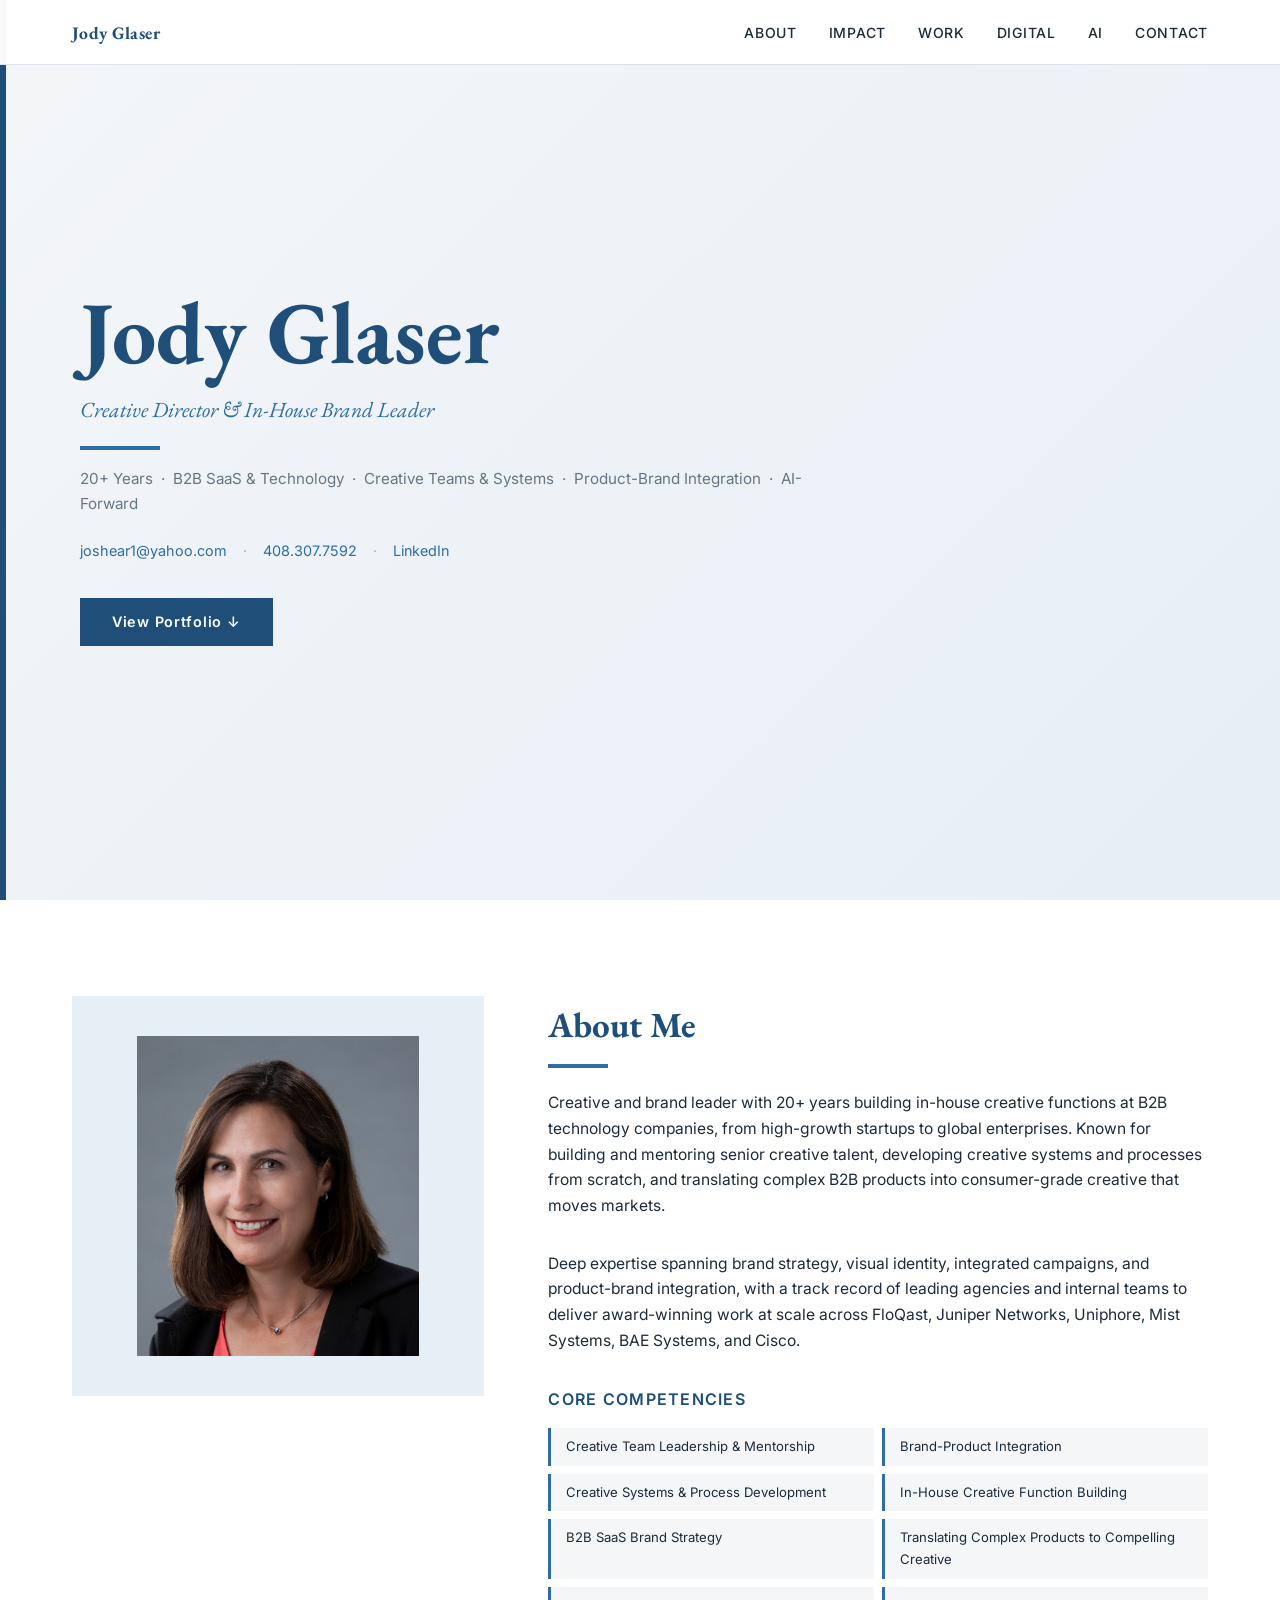
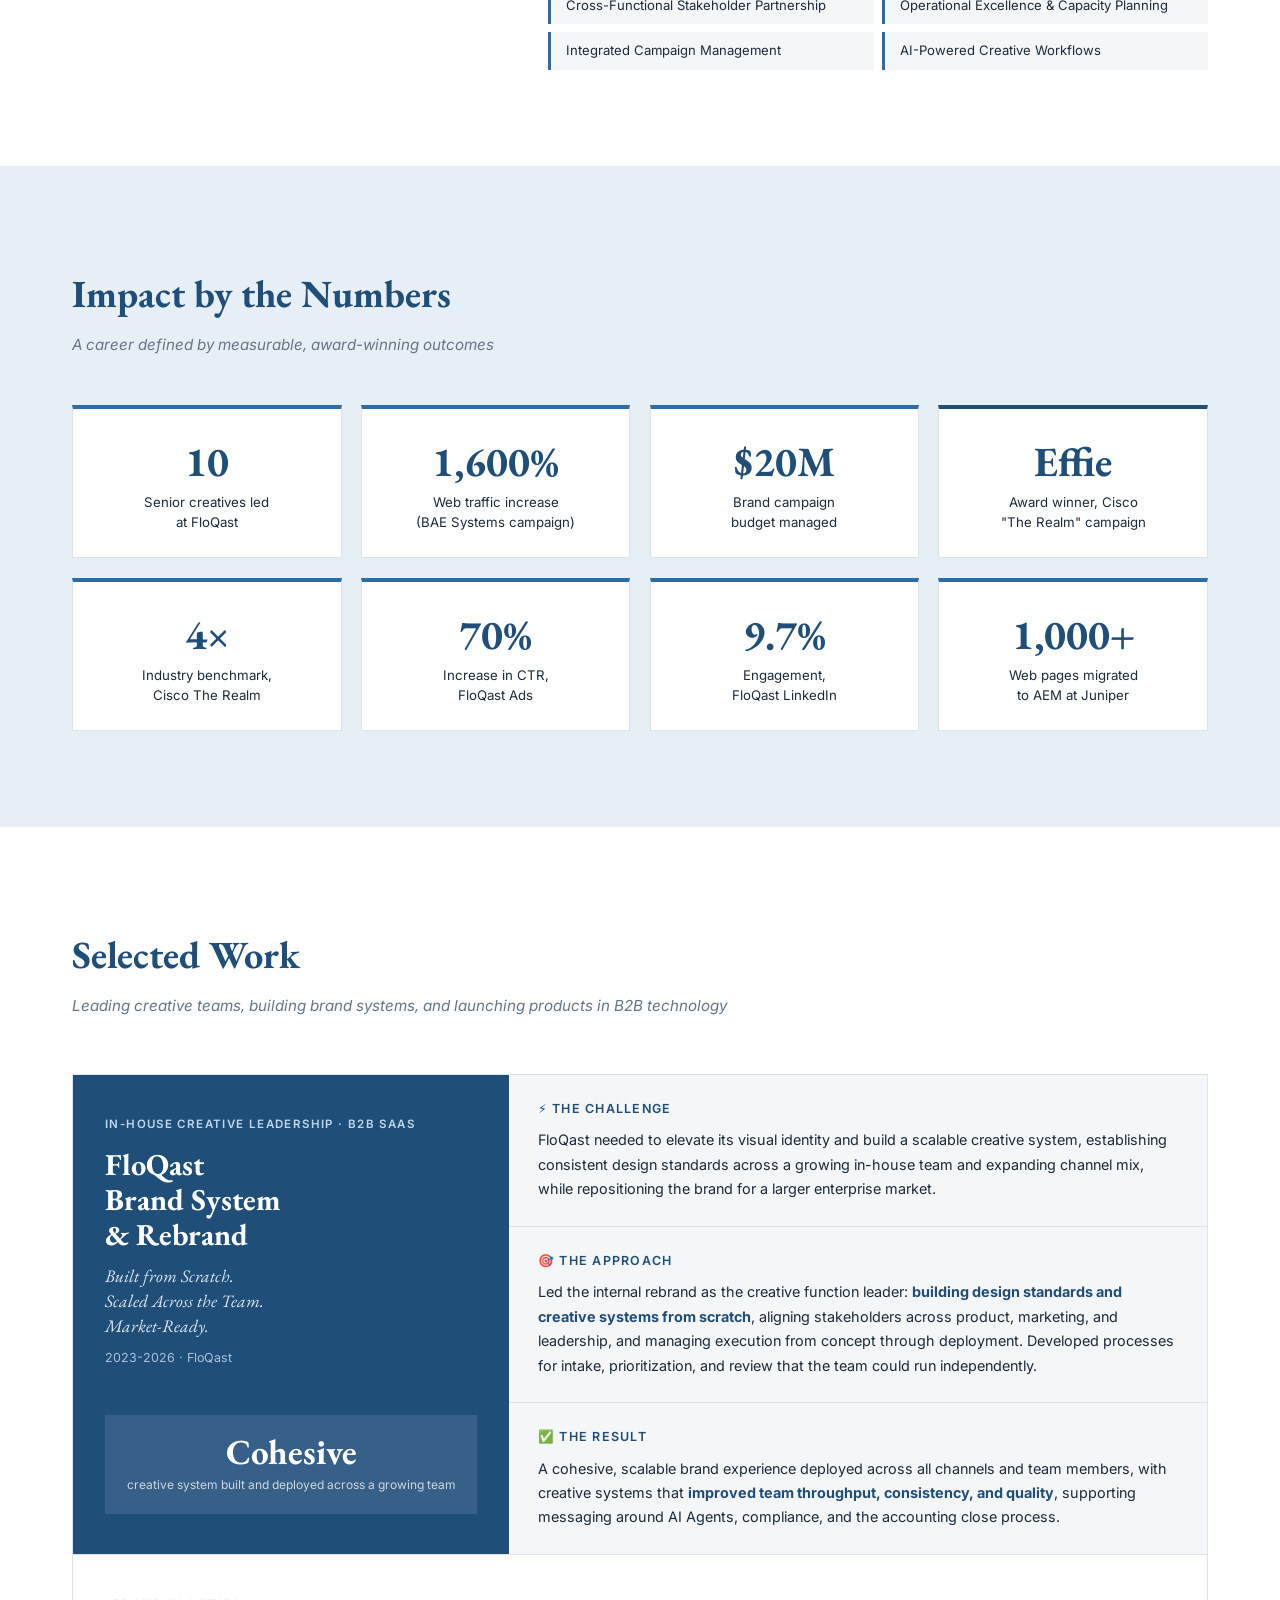
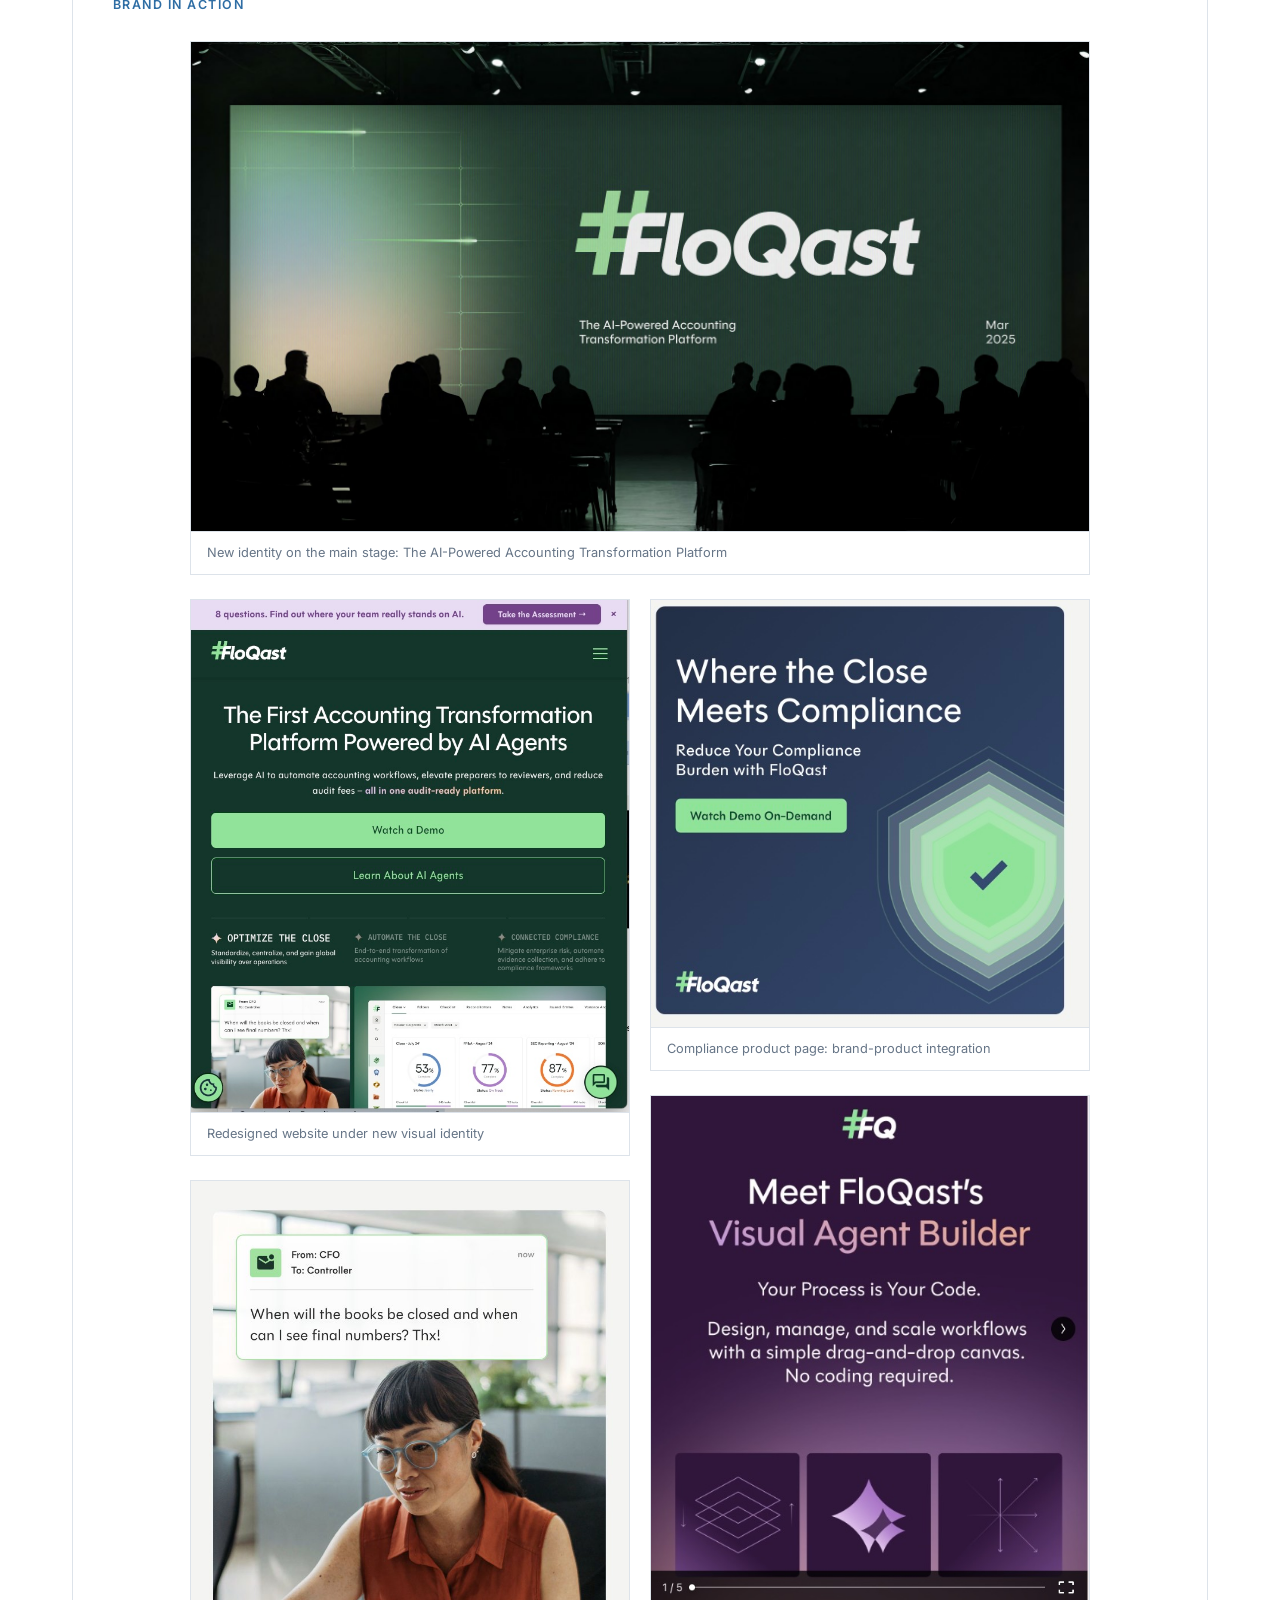
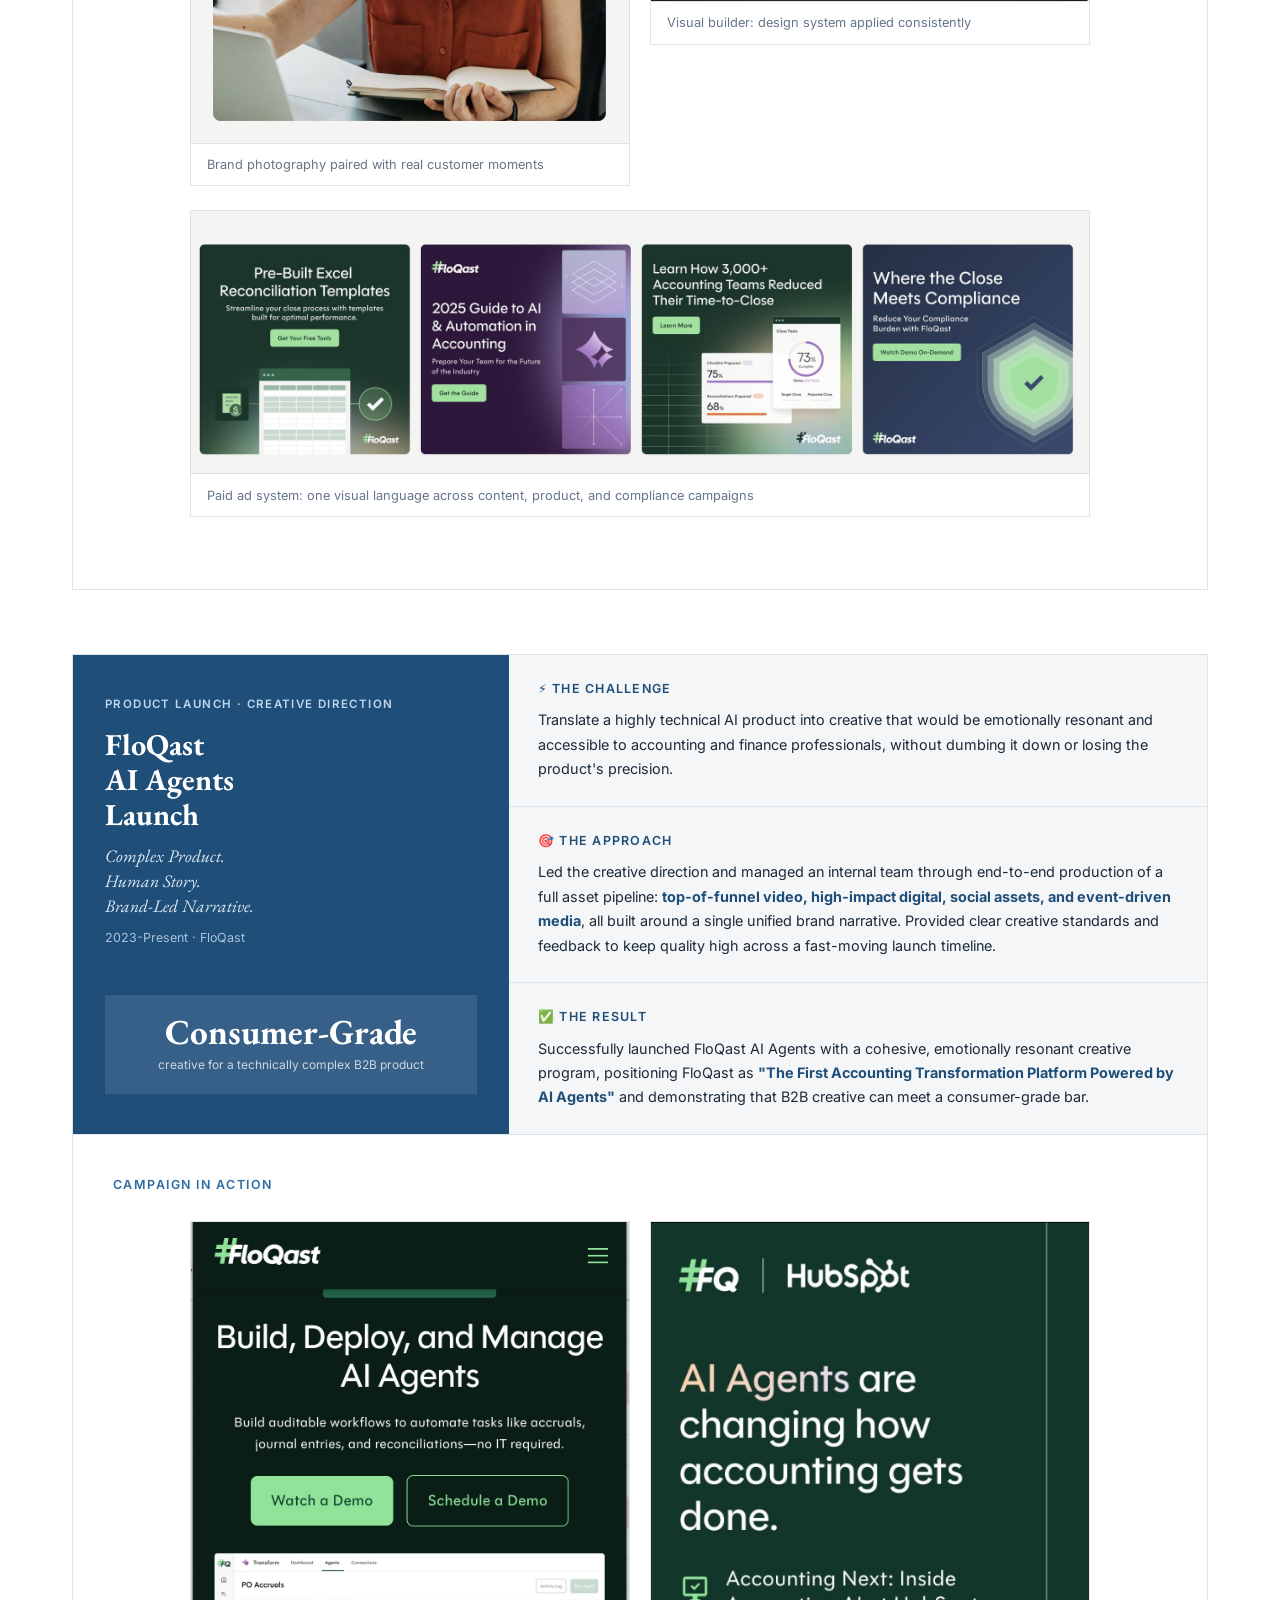
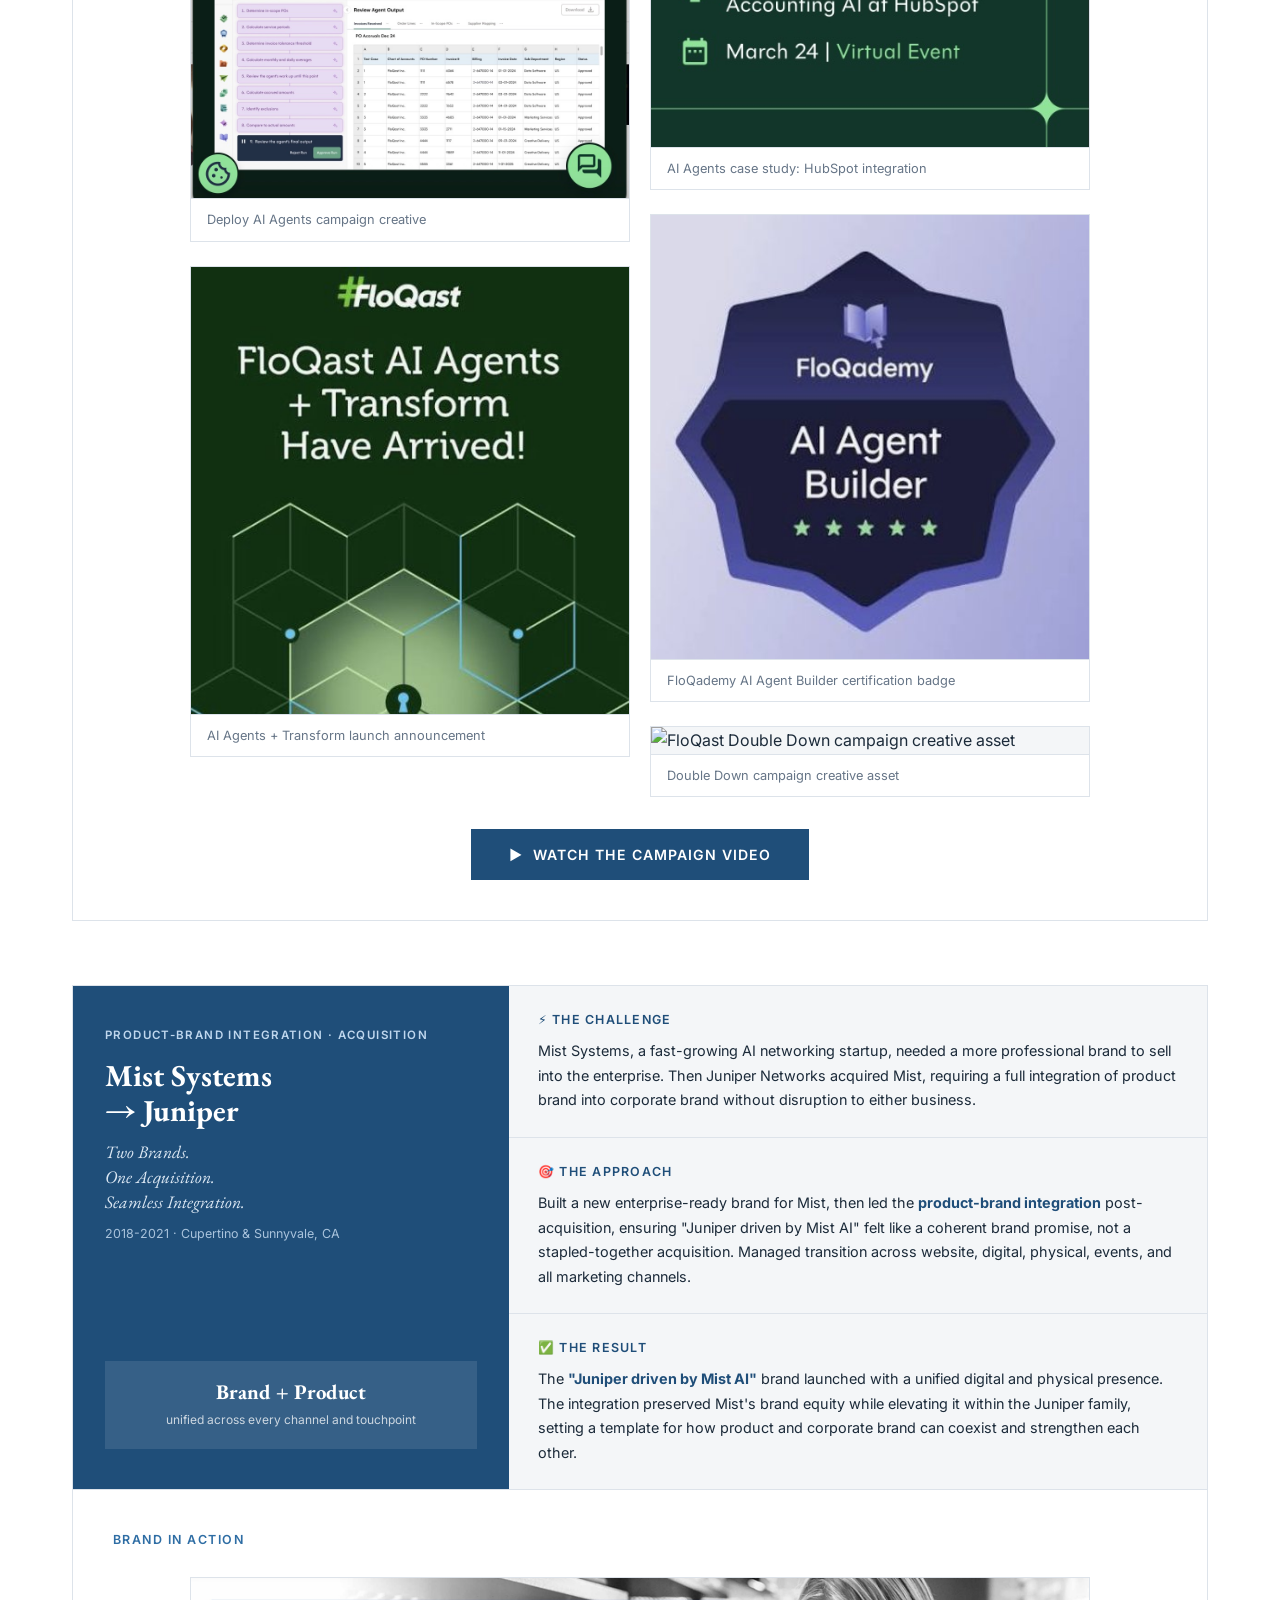
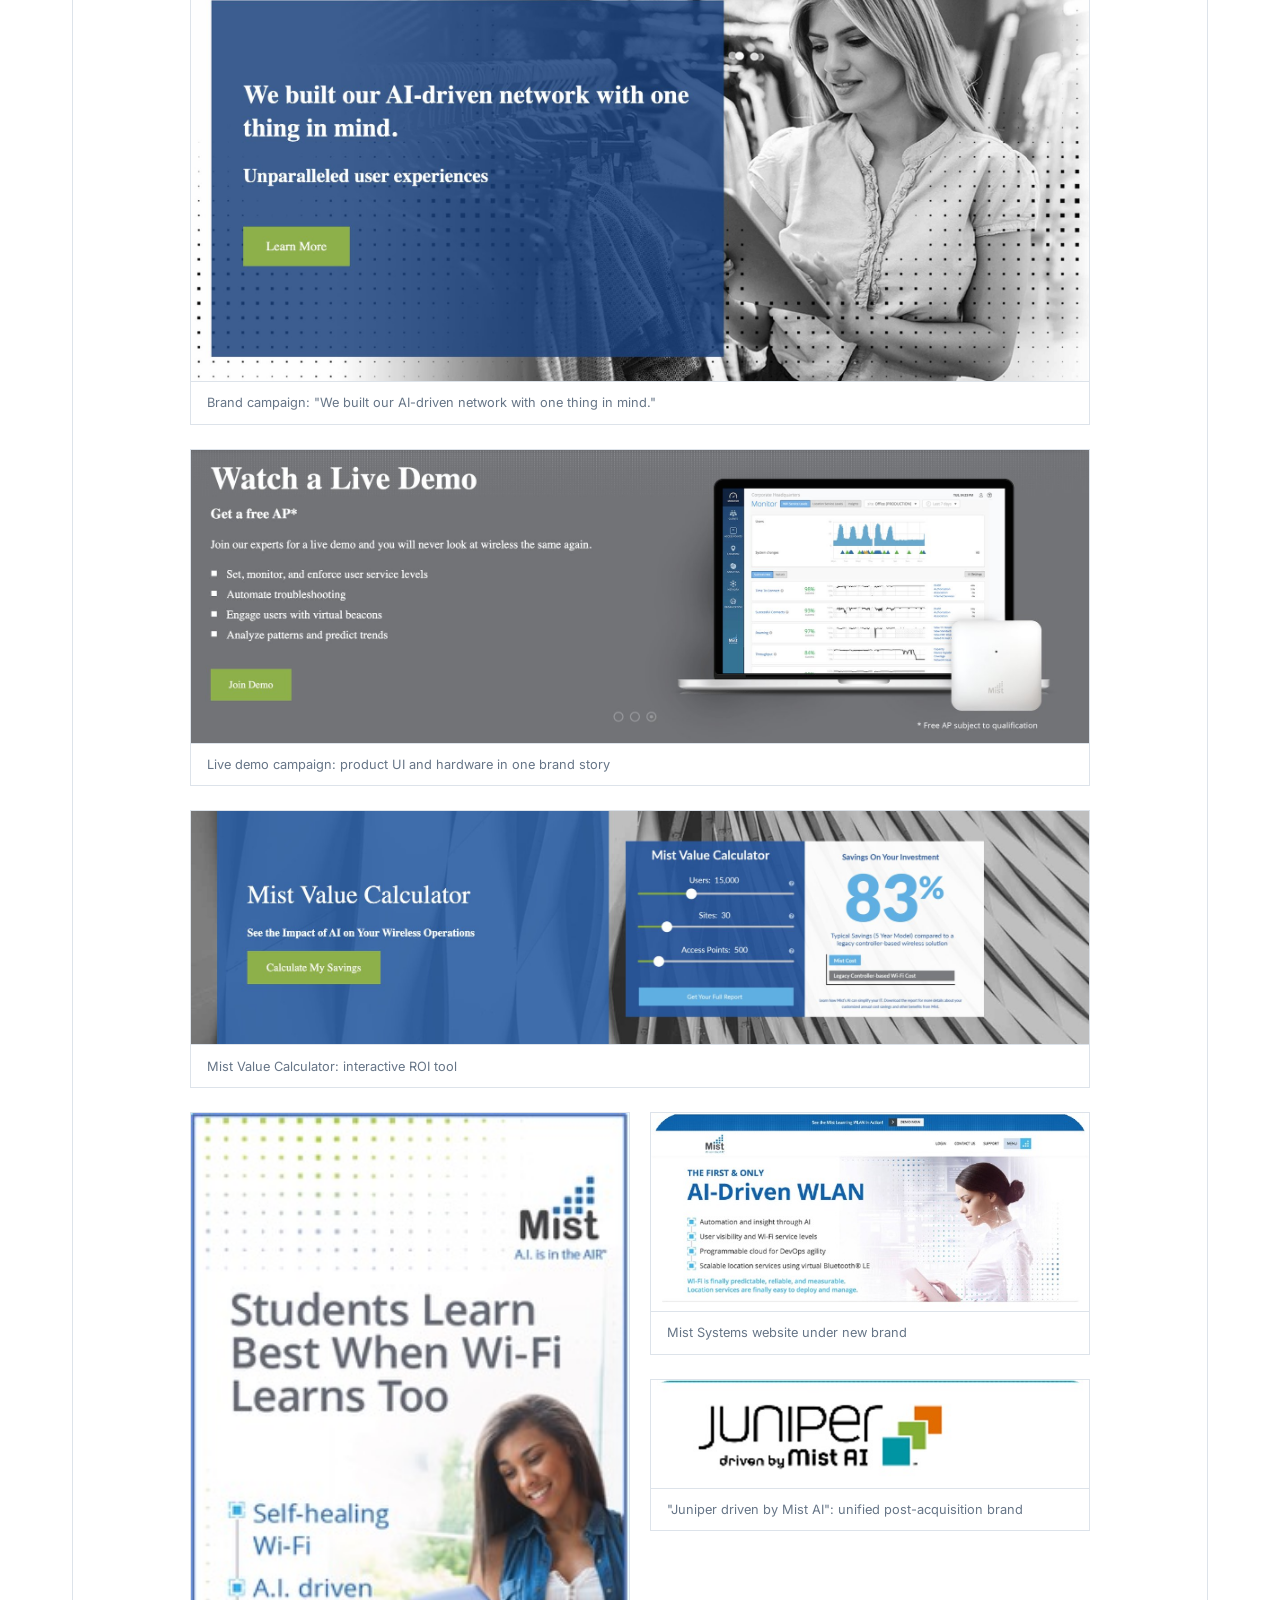
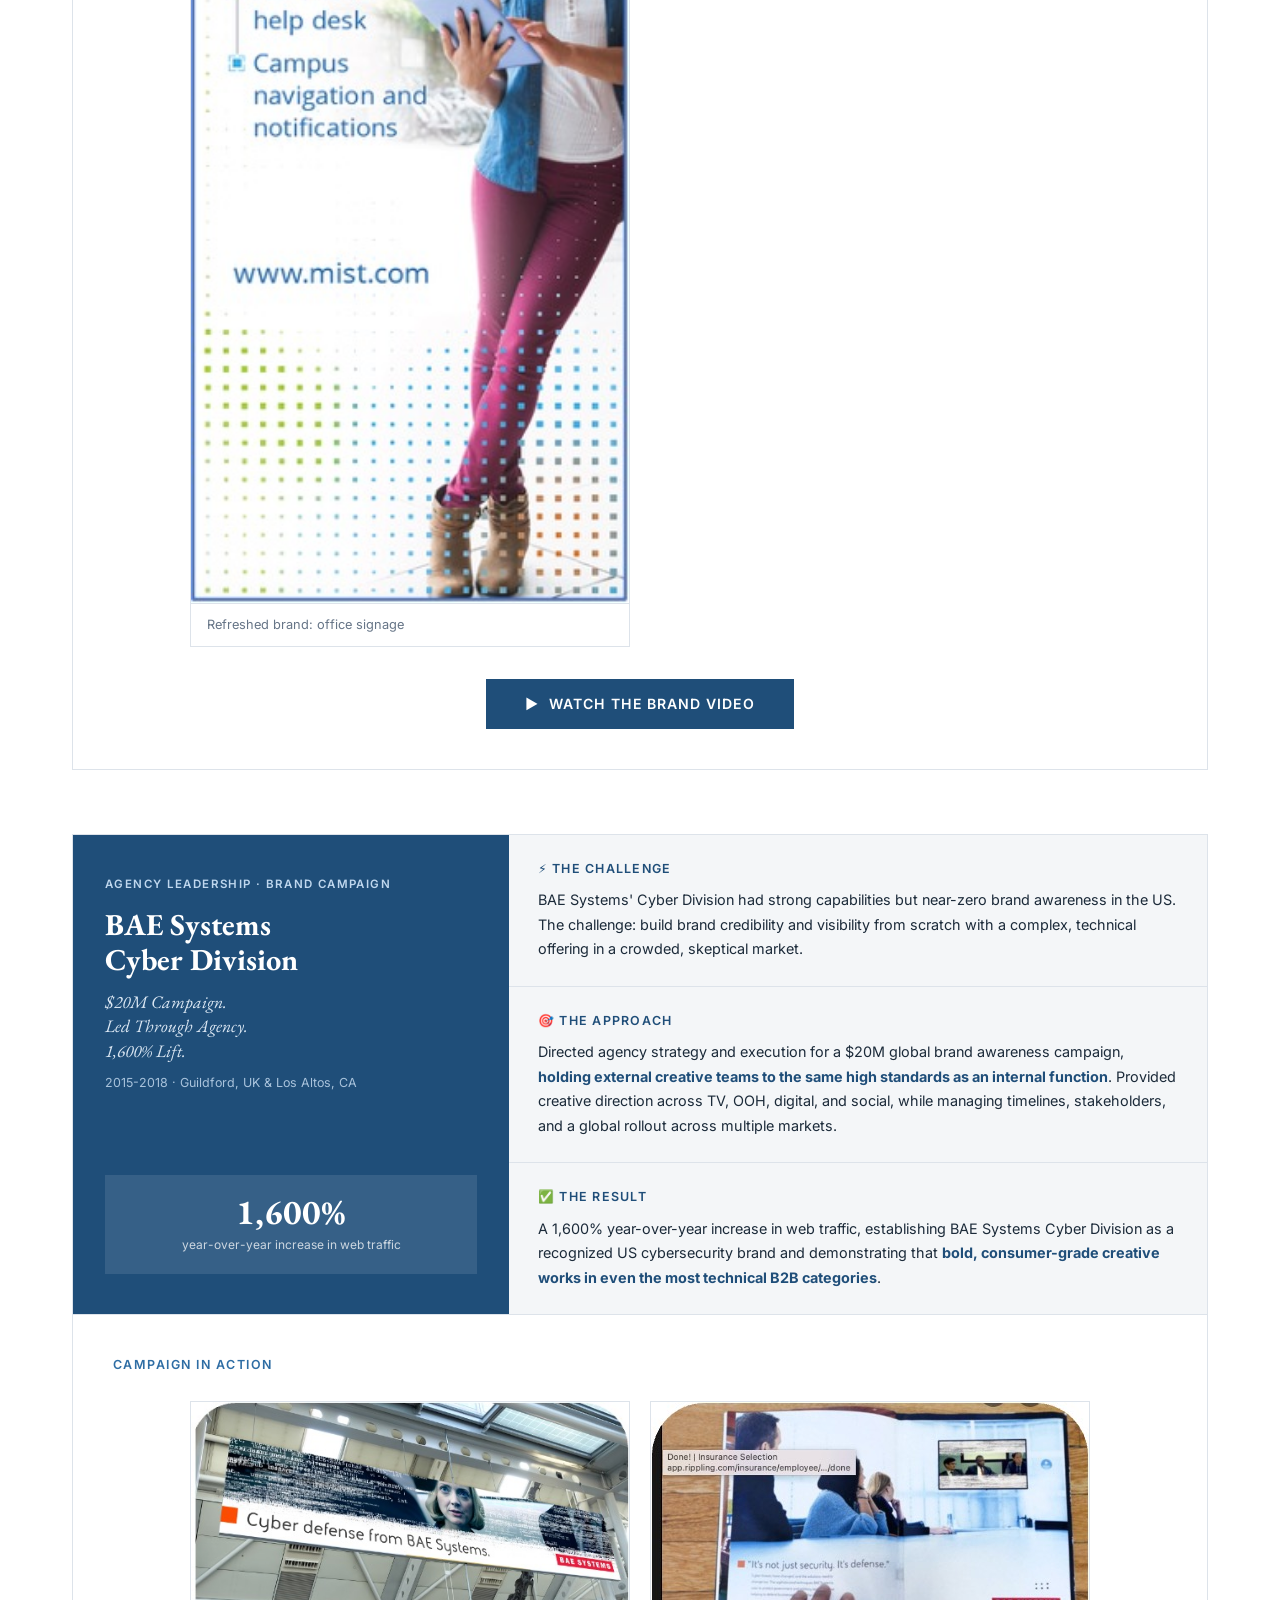
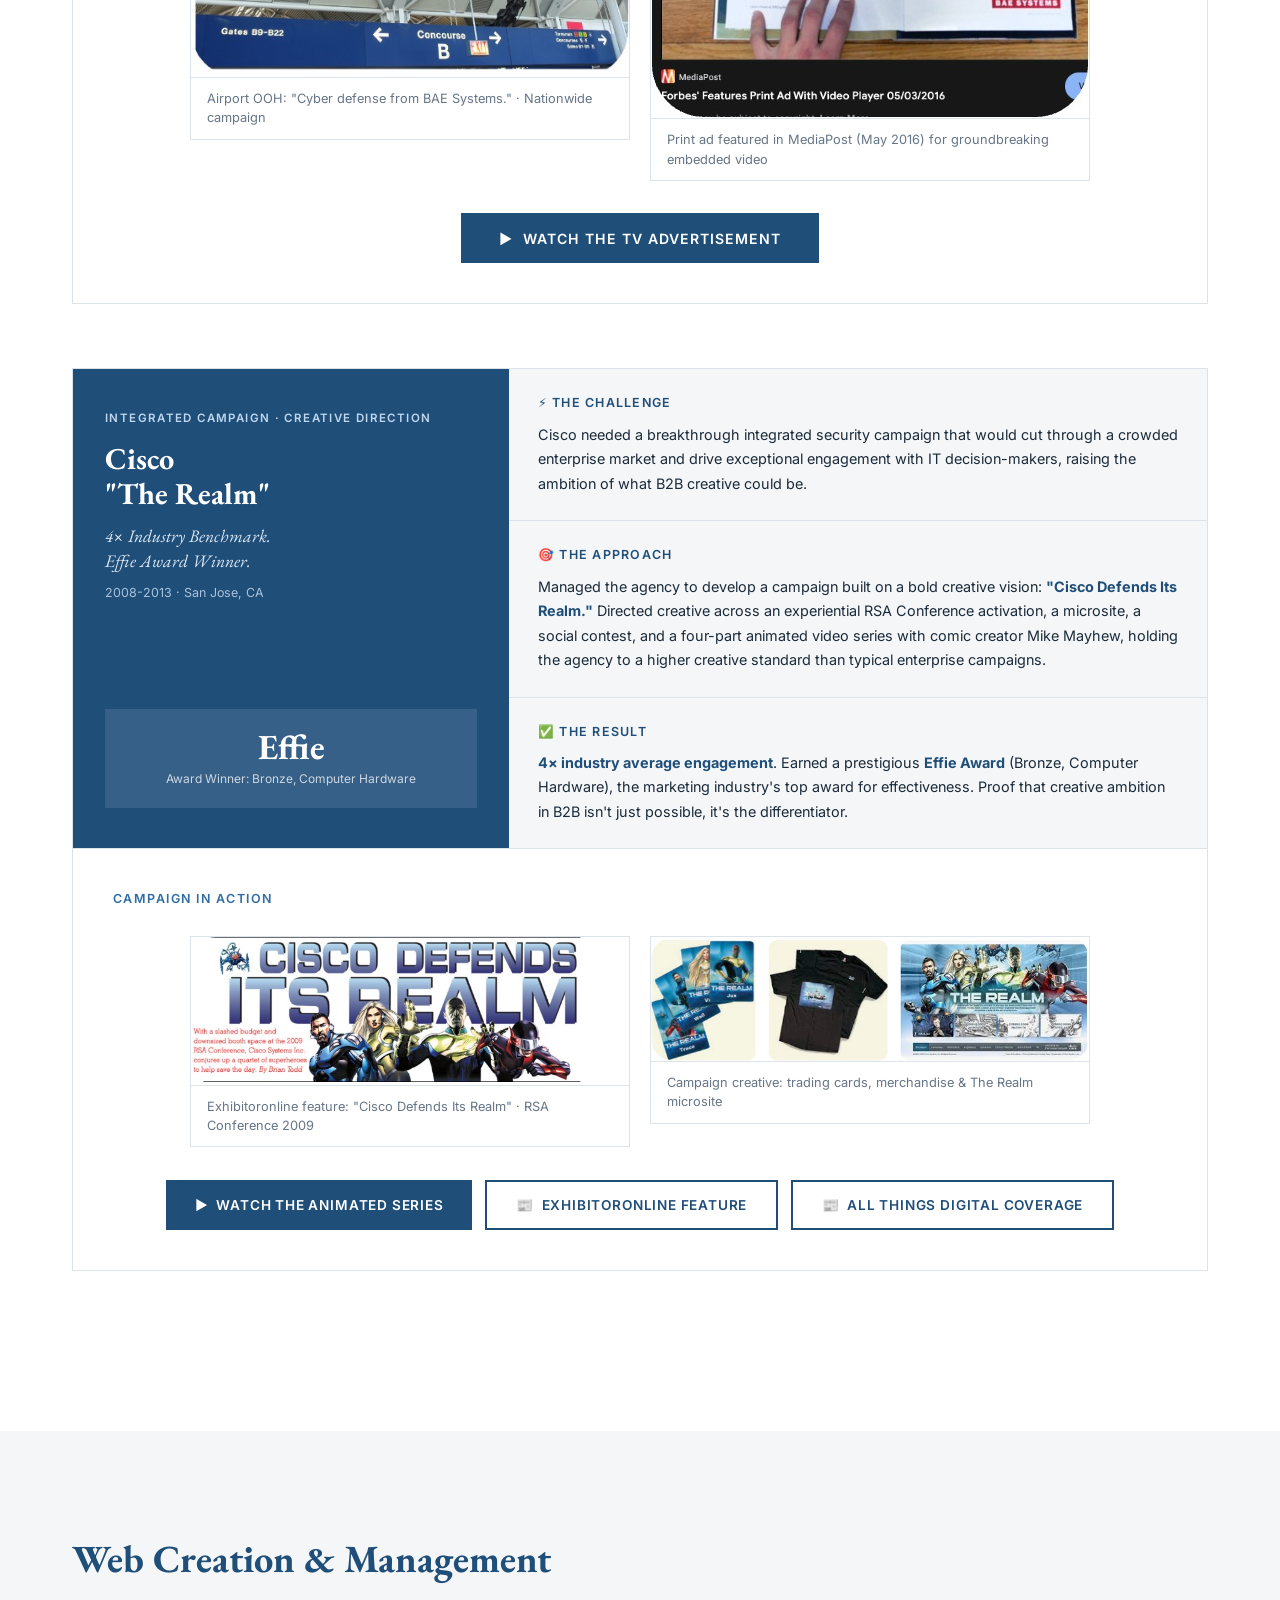
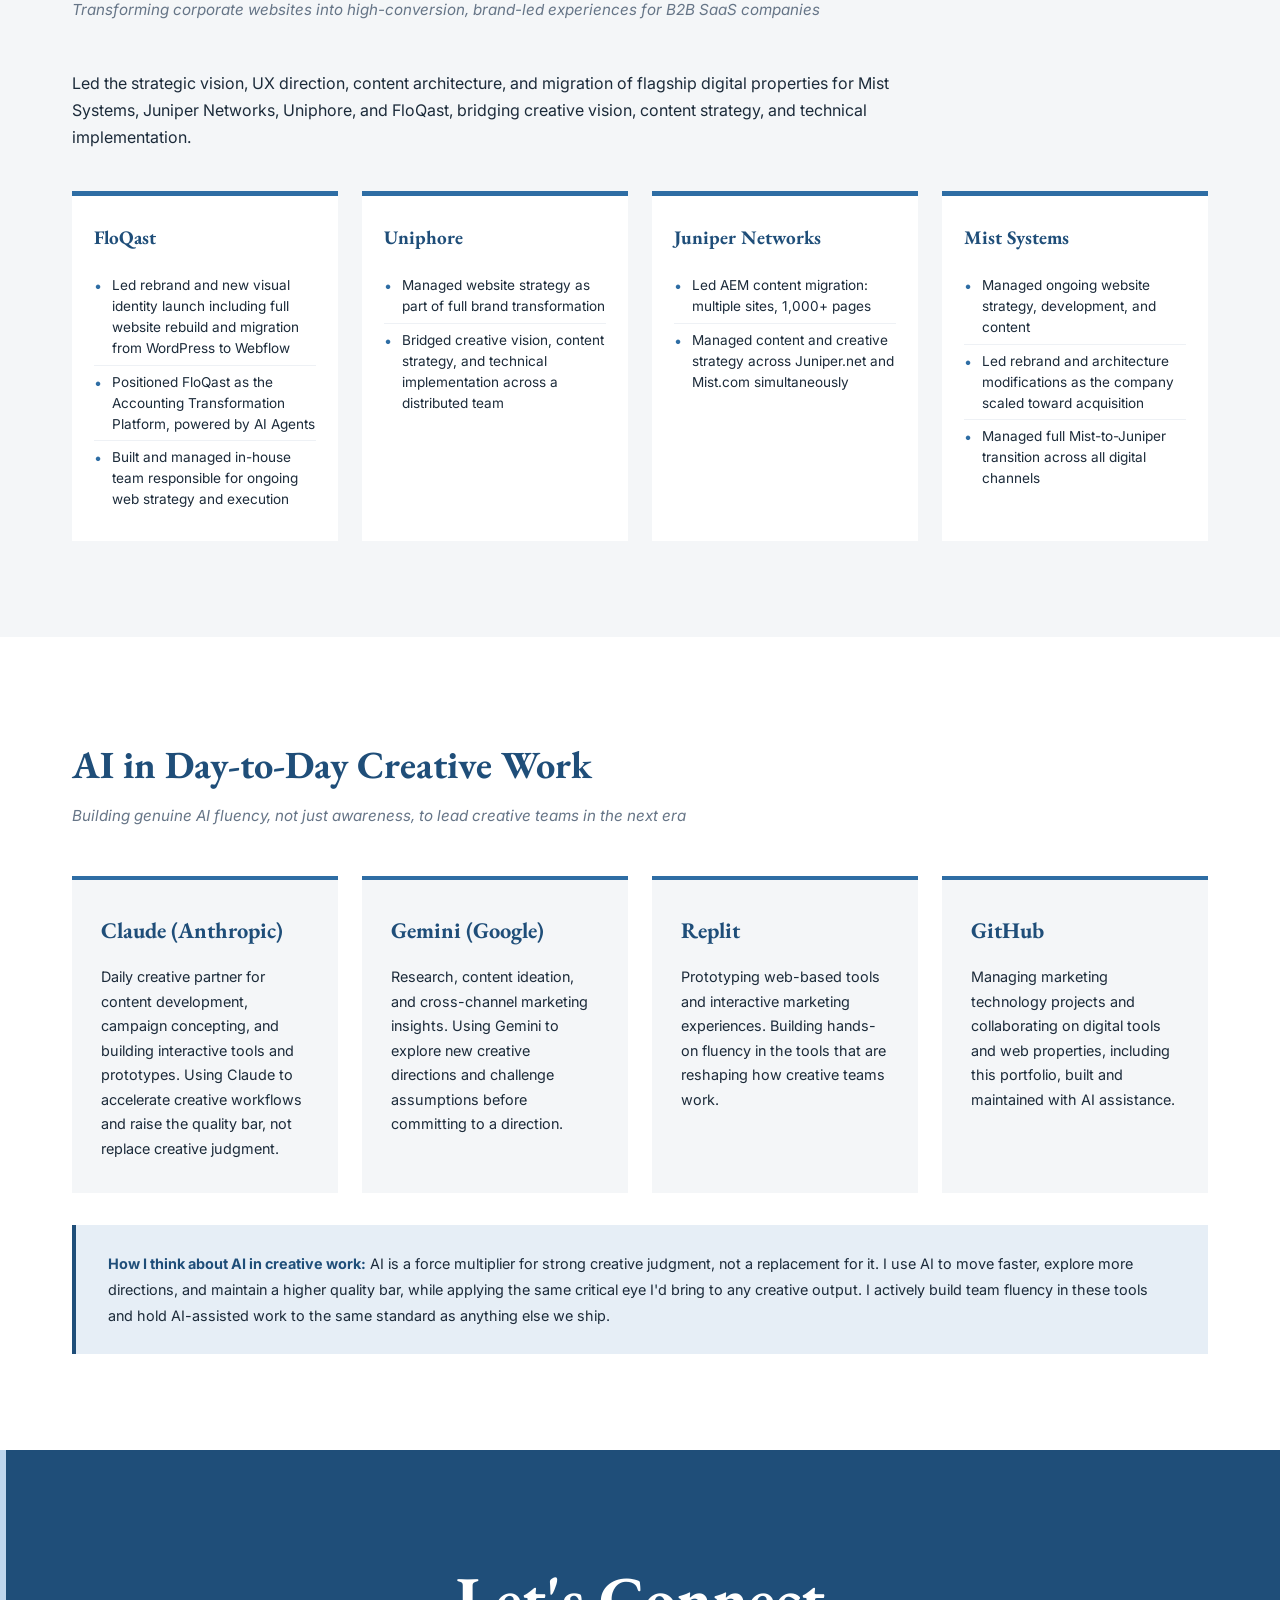
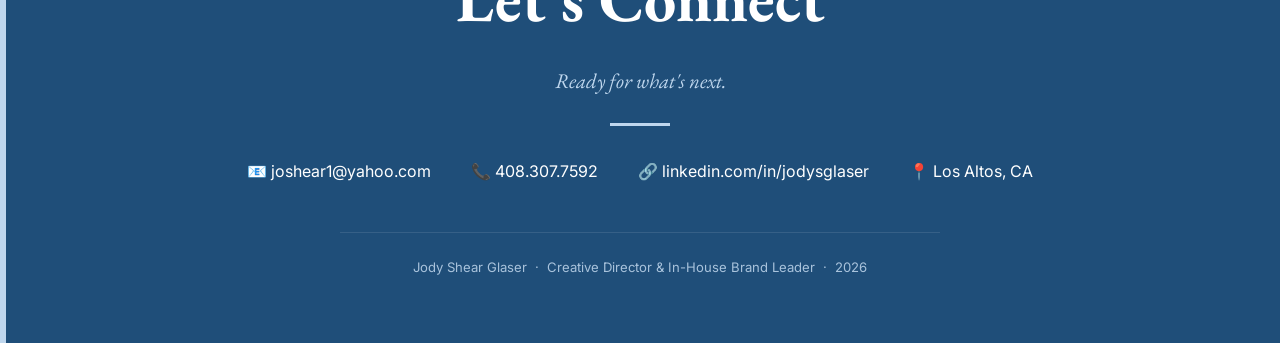
==== commit 24914868: "Add files via upload" ====
--- a/vanta/index.html
+++ b/vanta/index.html
@@ -83,8 +83,8 @@
       padding: 2.5rem 2.5rem 2.5rem;
     }
     .gallery-label { color: var(--navy2); font-size: 0.78rem; margin-bottom: 1.6rem; }
-    .showcase { display: flex; flex-direction: column; gap: 1.5rem; margin-bottom: 2rem; }
-    .showcase-cols { columns: 2; column-gap: 1.5rem; }
+    .showcase { display: flex; flex-direction: column; gap: 1.5rem; max-width: 900px; margin: 0 auto 2rem; }
+    .showcase-cols { columns: 2; column-gap: 1.25rem; }
     .showcase-cols .gallery-figure { break-inside: avoid; margin-bottom: 1.5rem; }
     .showcase-cols .gallery-figure:last-child { margin-bottom: 0; }
     .gallery-figure {
@@ -288,7 +288,7 @@
         <div class="gallery-label">BRAND IN ACTION</div>
         <div class="showcase">
           <figure class="gallery-figure">
-            <img src="images/floqast-launch-stage.jpg" alt="FloQast new brand identity on the main stage" />
+            <img src="floqast-launch-stage.jpg" alt="FloQast new brand identity on the main stage" />
             <figcaption>New identity on the main stage: The AI-Powered Accounting Transformation Platform</figcaption>
           </figure>
           <div class="showcase-cols">
@@ -297,7 +297,7 @@
               <figcaption>Redesigned website under new visual identity</figcaption>
             </figure>
             <figure class="gallery-figure">
-              <img src="images/floqast-cfo-email.jpg" alt="FloQast brand photography paired with product messaging" />
+              <img src="floqast-cfo-email.jpg" alt="FloQast brand photography paired with product messaging" />
               <figcaption>Brand photography paired with real customer moments</figcaption>
             </figure>
             <figure class="gallery-figure">
@@ -310,7 +310,7 @@
             </figure>
           </div>
           <figure class="gallery-figure">
-            <img src="images/floqast-ad-system.jpg" alt="FloQast paid ad creative in the new brand system" />
+            <img src="floqast-ad-system.jpg" alt="FloQast paid ad creative in the new brand system" />
             <figcaption>Paid ad system: one visual language across content, product, and compliance campaigns</figcaption>
           </figure>
         </div>
@@ -352,7 +352,7 @@
               <figcaption>Deploy AI Agents campaign creative</figcaption>
             </figure>
             <figure class="gallery-figure">
-              <img src="images/floqast-agents-arrived.jpg" alt="FloQast AI Agents and Transform launch announcement" />
+              <img src="floqast-agents-arrived.jpg" alt="FloQast AI Agents and Transform launch announcement" />
               <figcaption>AI Agents + Transform launch announcement</figcaption>
             </figure>
             <figure class="gallery-figure">
@@ -360,7 +360,7 @@
               <figcaption>AI Agents case study: HubSpot integration</figcaption>
             </figure>
             <figure class="gallery-figure">
-              <img src="images/floqademy-badge.jpg" alt="FloQademy AI Agent Builder certification badge" />
+              <img src="floqademy-badge.jpg" alt="FloQademy AI Agent Builder certification badge" />
               <figcaption>FloQademy AI Agent Builder certification badge</figcaption>
             </figure>
             <figure class="gallery-figure">
@@ -405,15 +405,15 @@
         <div class="gallery-label">BRAND IN ACTION</div>
         <div class="showcase">
           <figure class="gallery-figure">
-            <img src="images/mist-ai-network.jpg" alt="Mist AI-driven network brand campaign" />
+            <img src="mist-ai-network.jpg" alt="Mist AI-driven network brand campaign" />
             <figcaption>Brand campaign: "We built our AI-driven network with one thing in mind."</figcaption>
           </figure>
           <figure class="gallery-figure">
-            <img src="images/mist-live-demo.jpg" alt="Mist live demo campaign web banner" />
+            <img src="mist-live-demo.jpg" alt="Mist live demo campaign web banner" />
             <figcaption>Live demo campaign: product UI and hardware in one brand story</figcaption>
           </figure>
           <figure class="gallery-figure">
-            <img src="images/mist-value-calculator.jpg" alt="Mist Value Calculator interactive tool" />
+            <img src="mist-value-calculator.jpg" alt="Mist Value Calculator interactive tool" />
             <figcaption>Mist Value Calculator: interactive ROI tool</figcaption>
           </figure>
           <div class="showcase-cols">
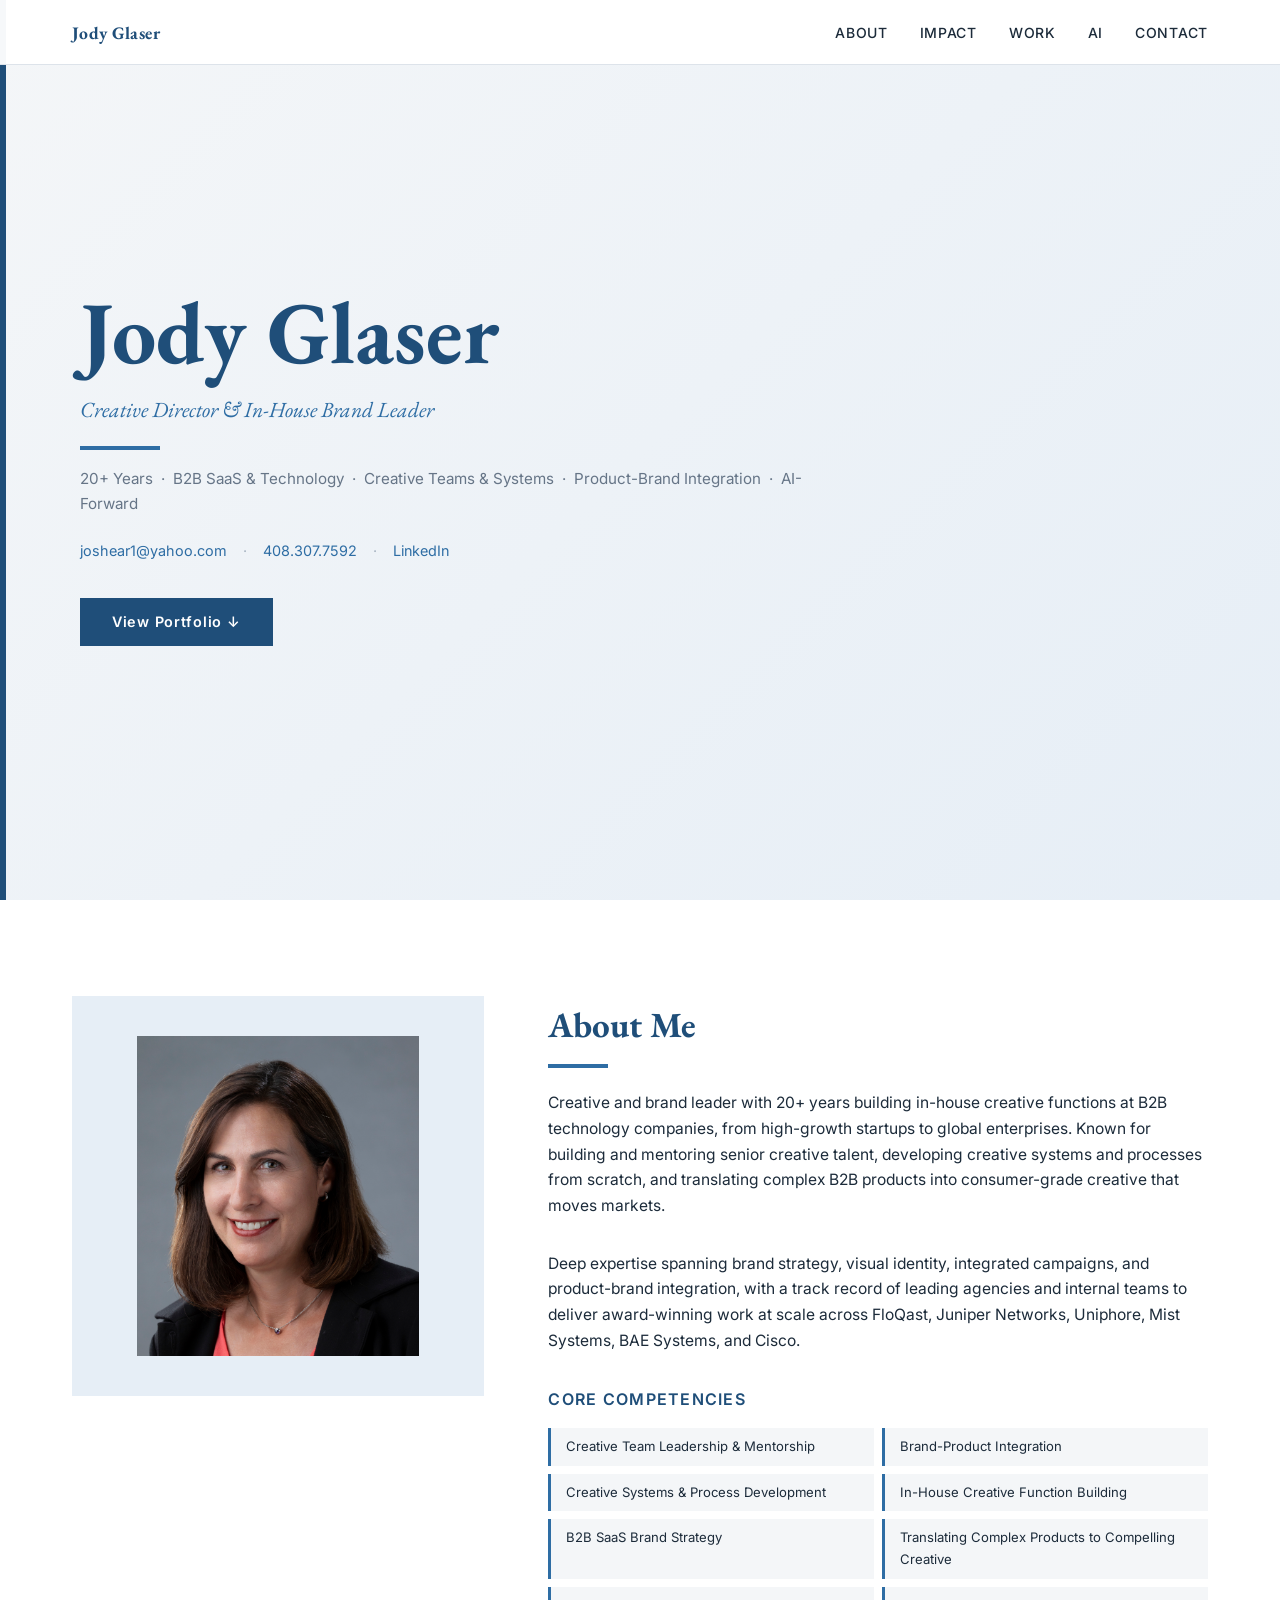
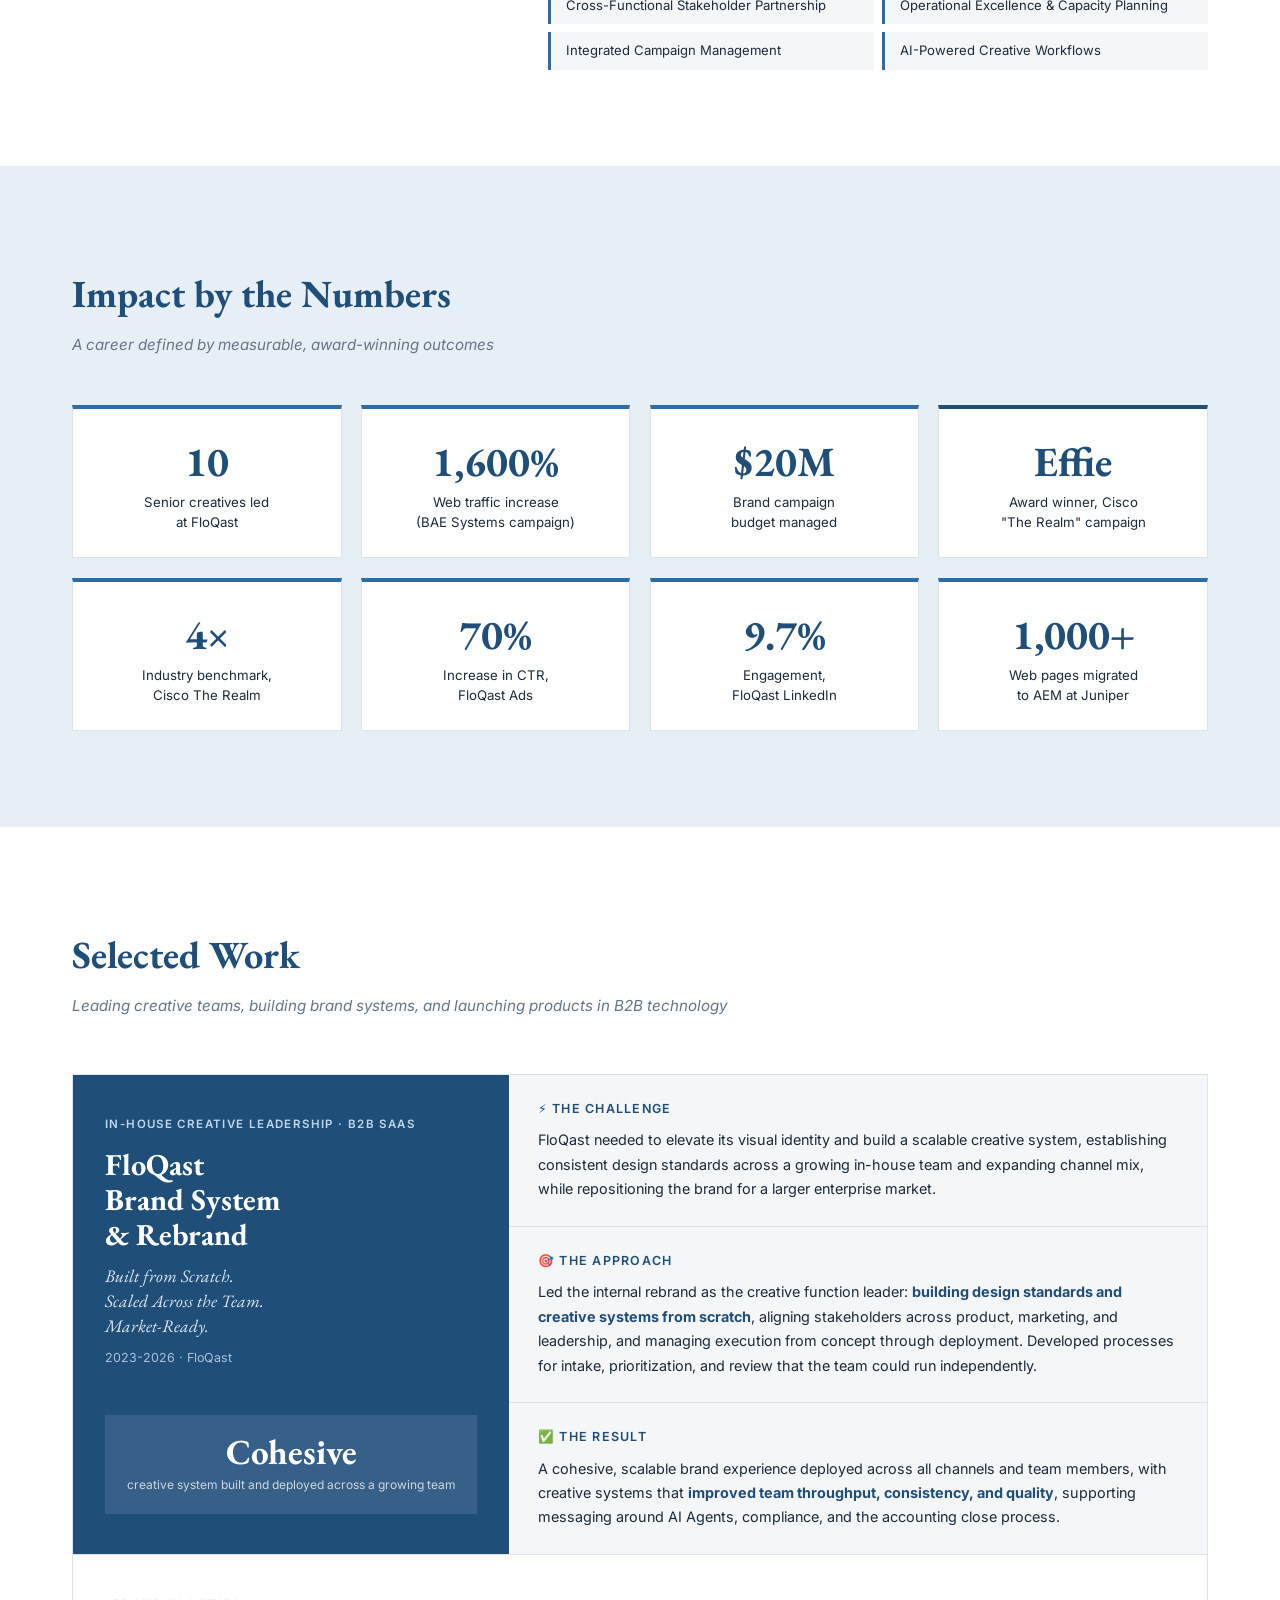
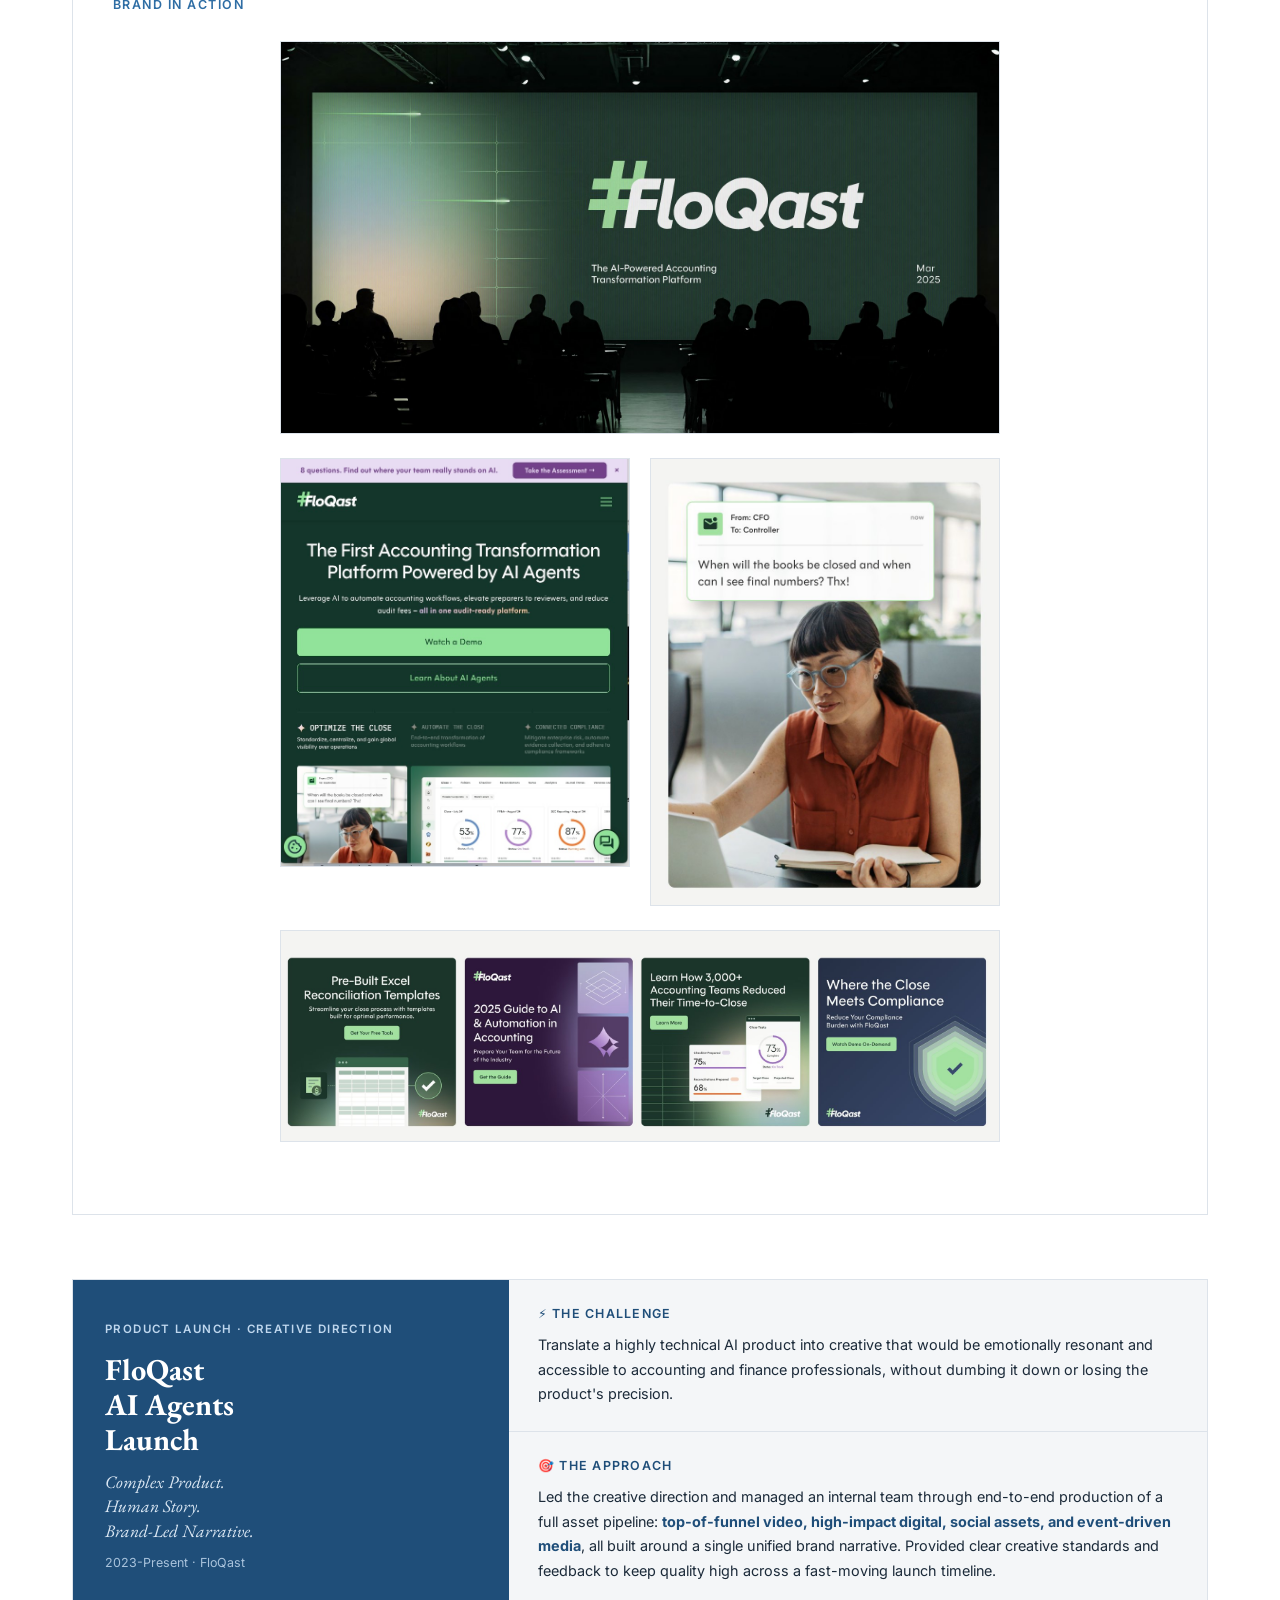
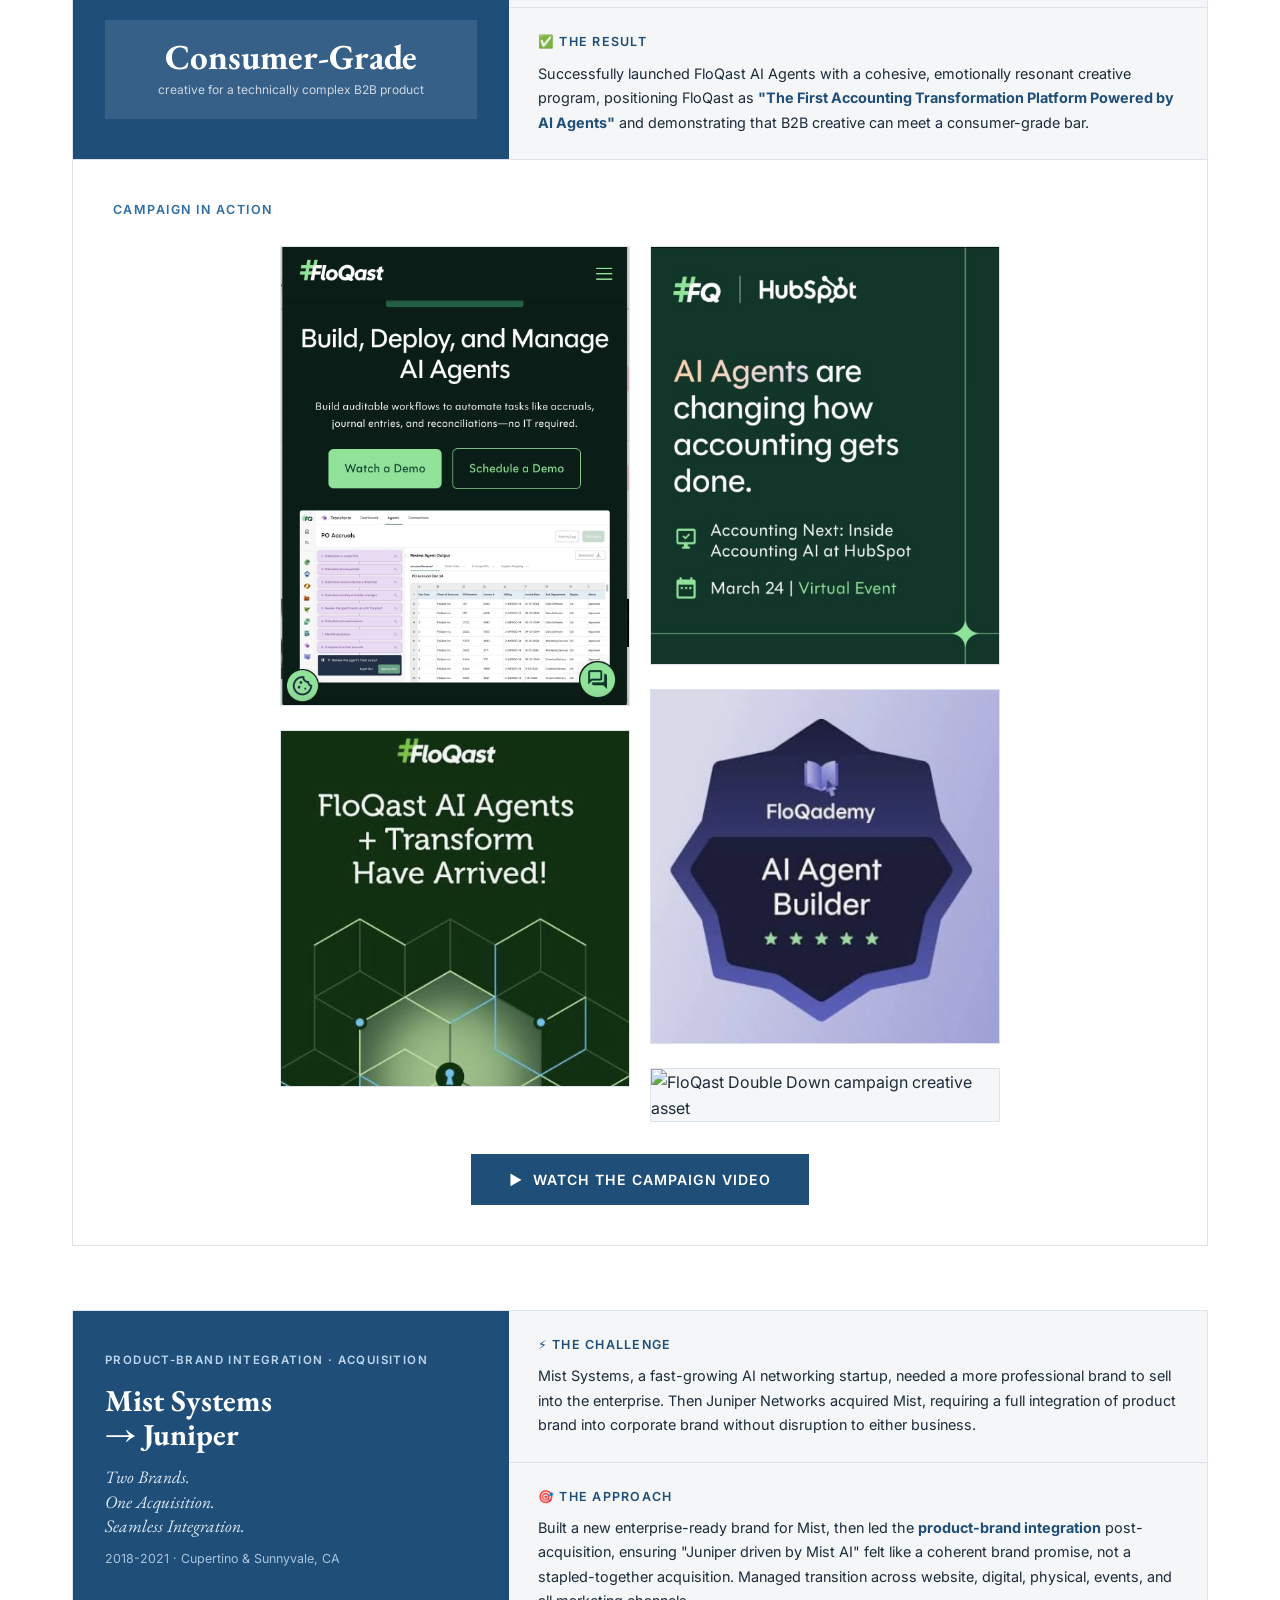
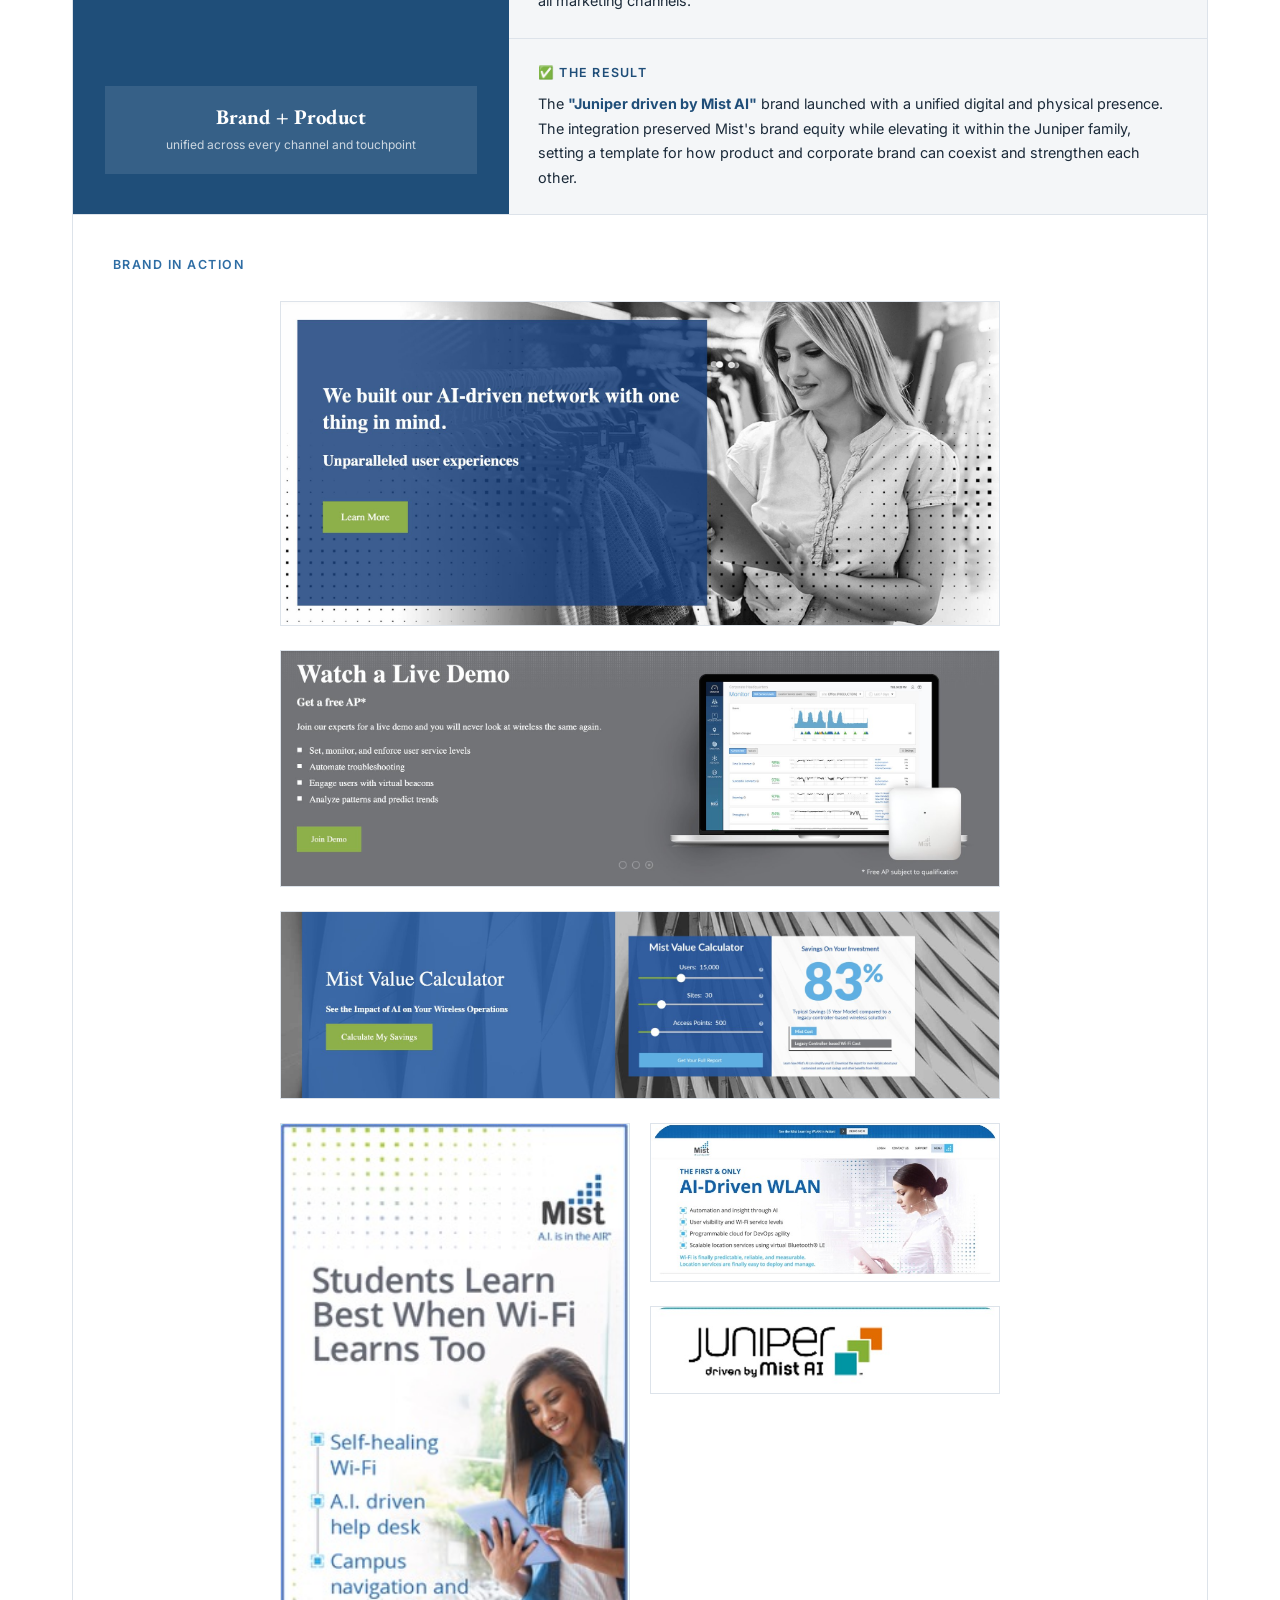
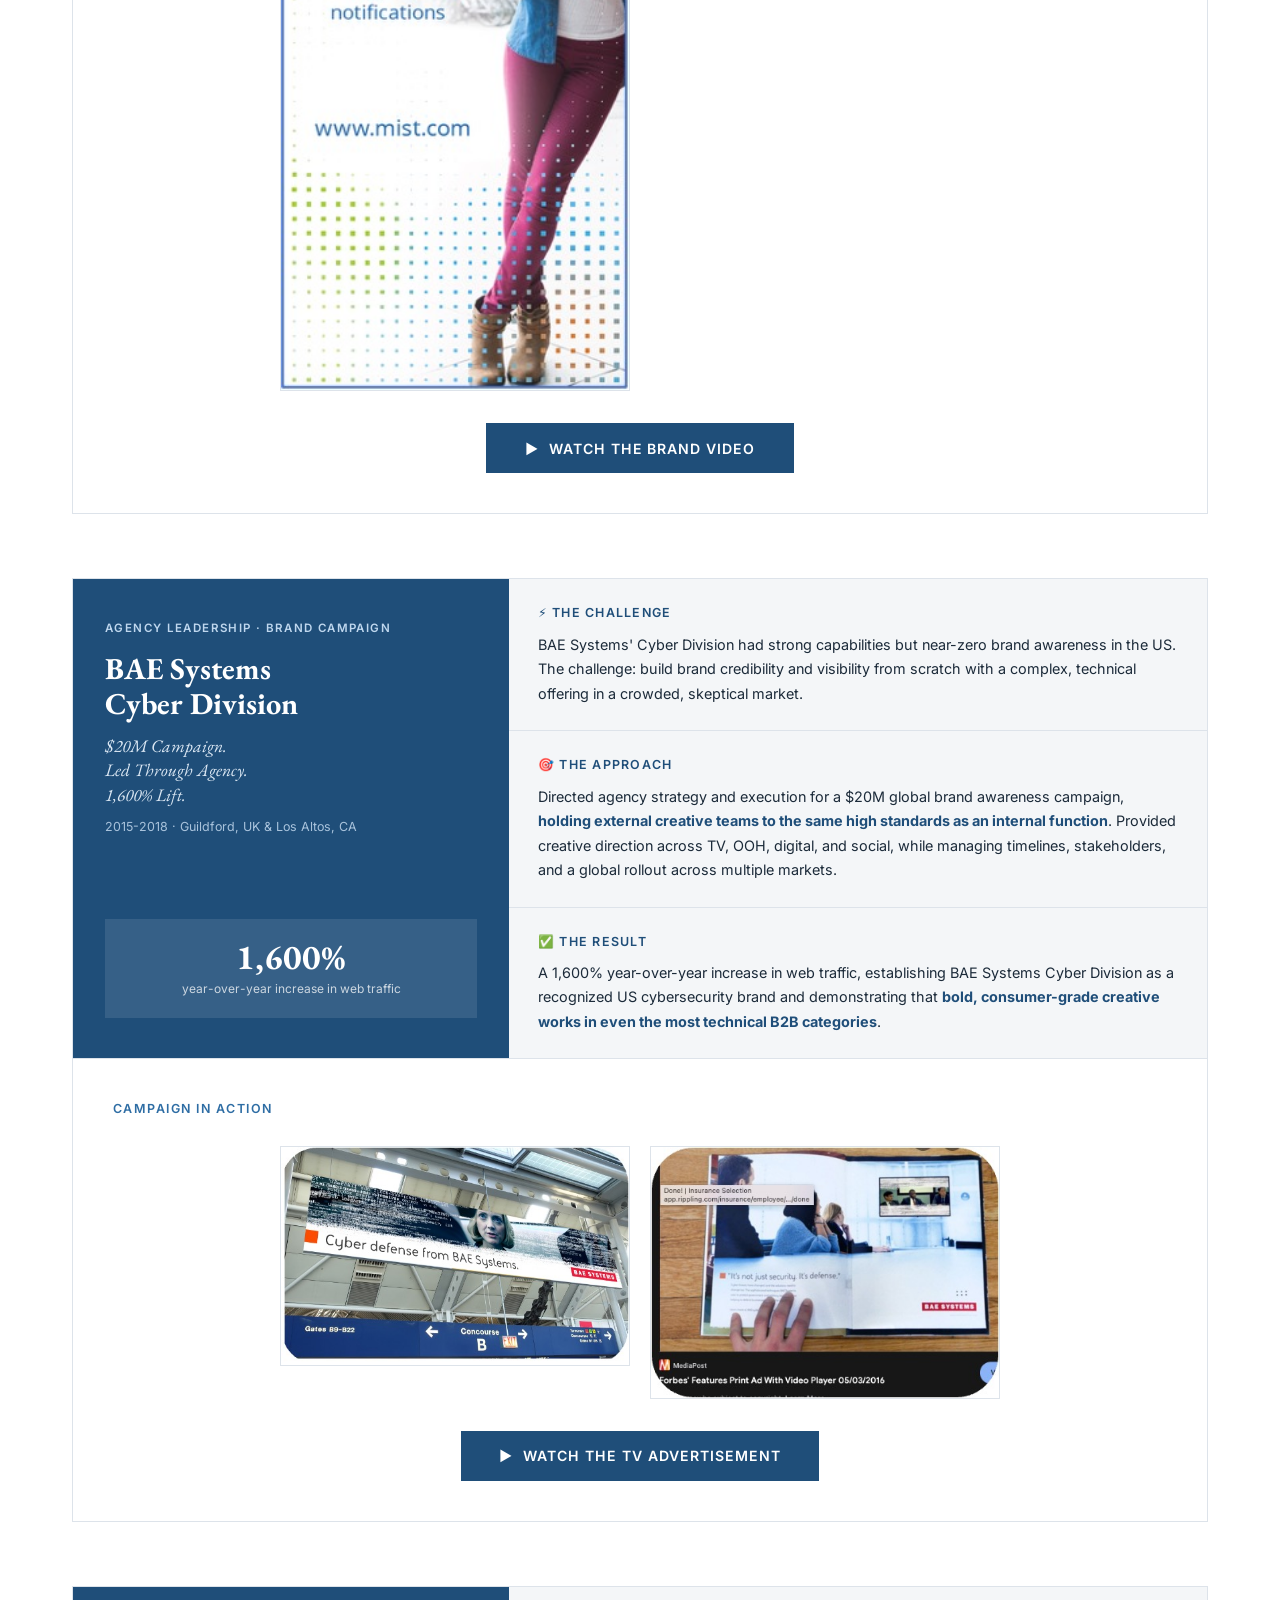
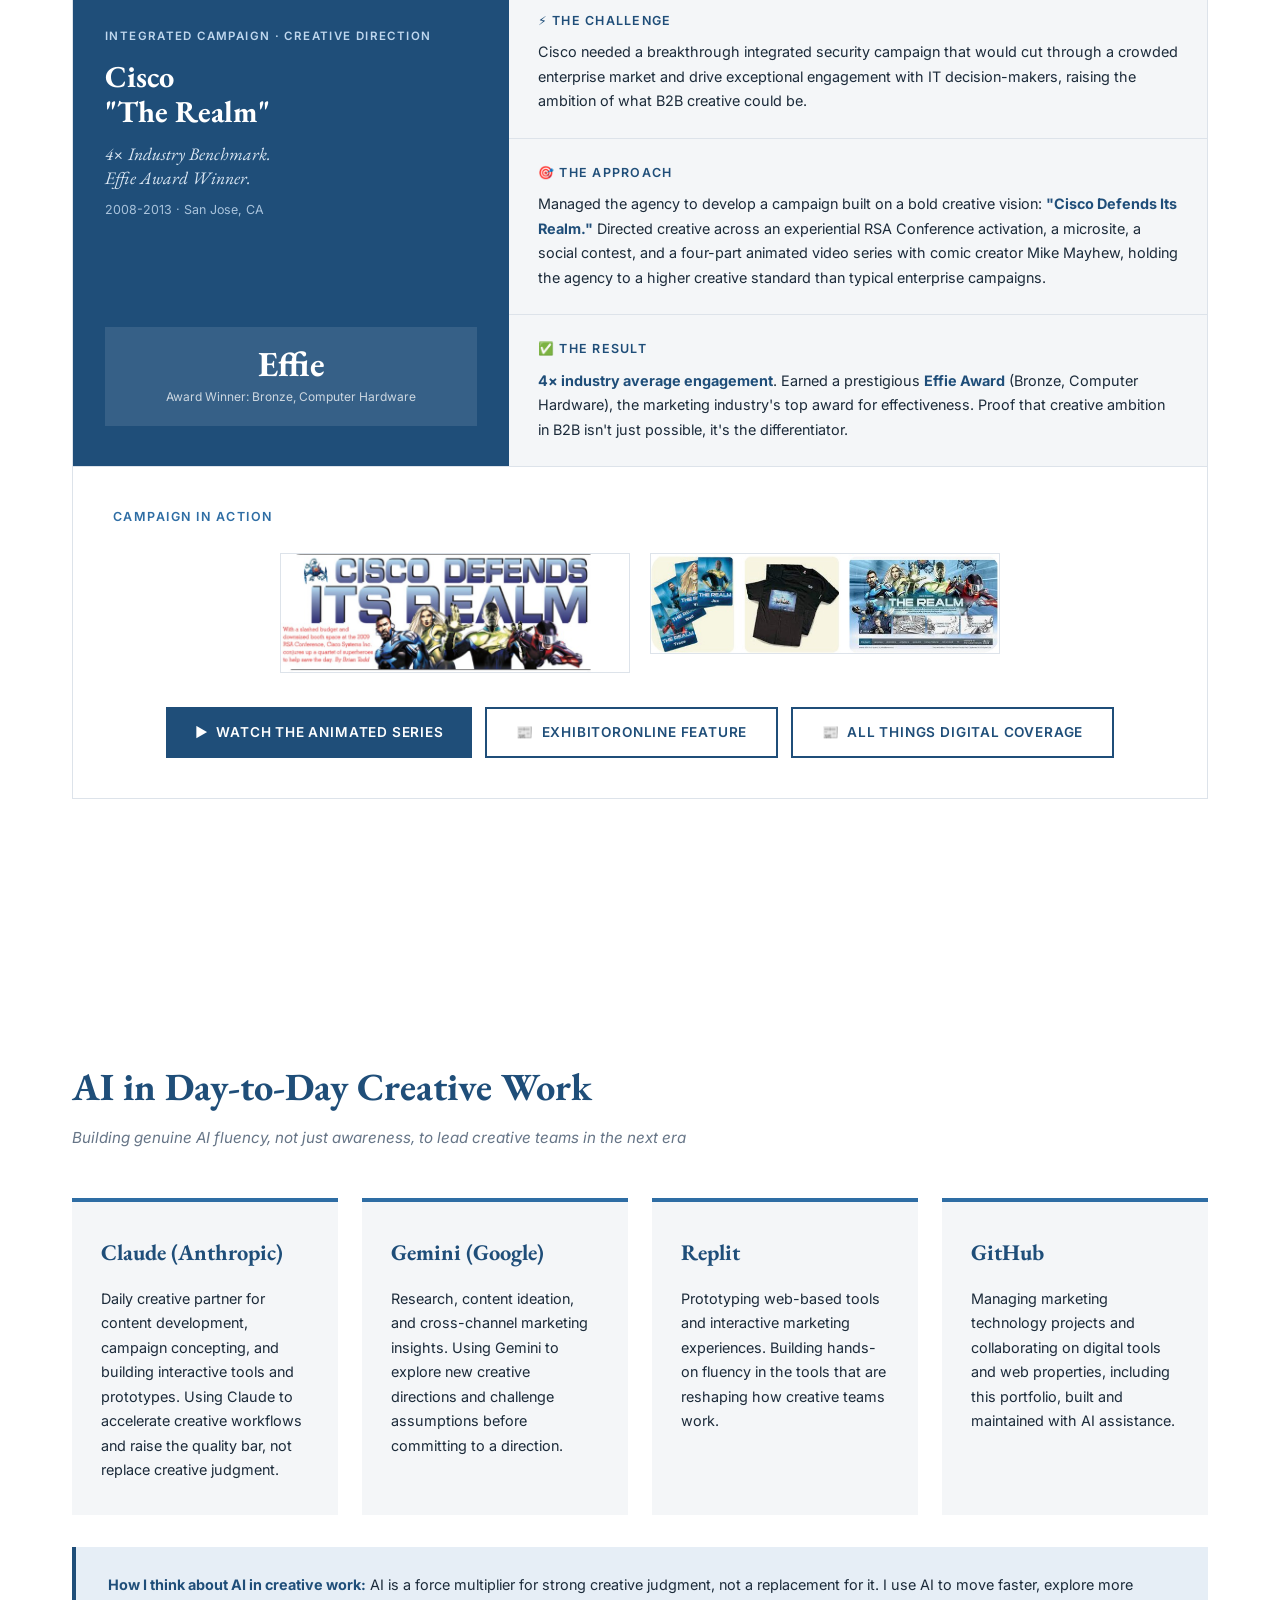
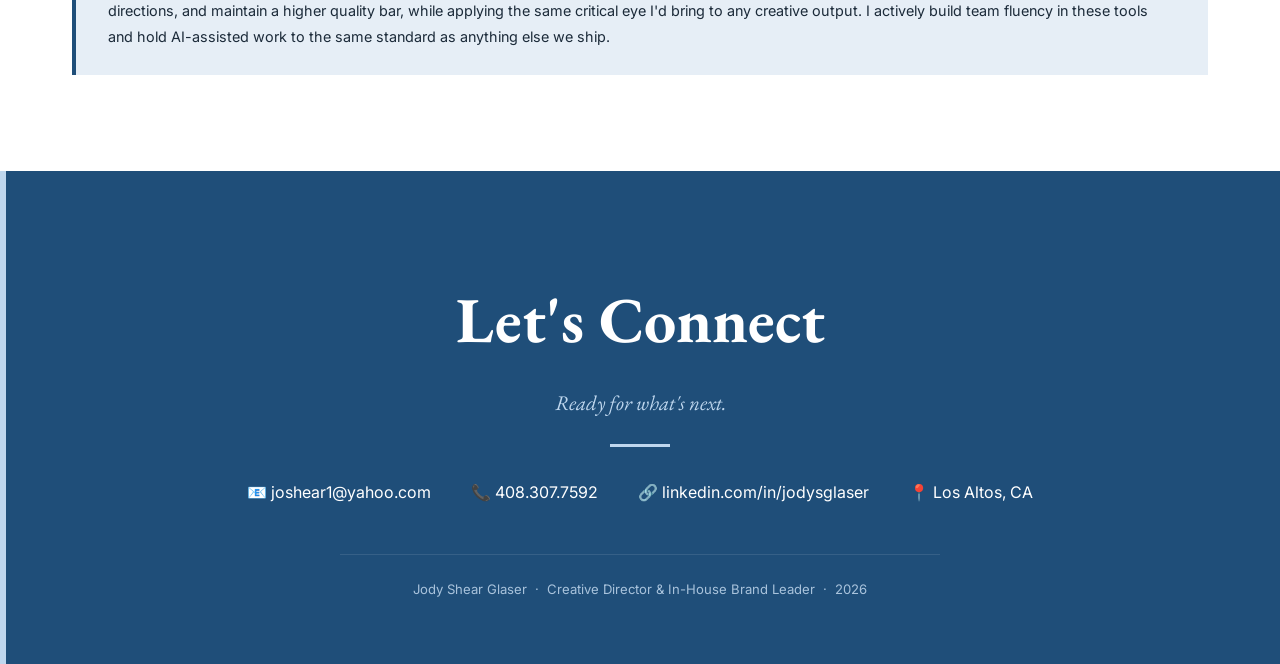
==== commit 52684b8a: "Add files via upload" ====
--- a/vanta/index.html
+++ b/vanta/index.html
@@ -83,7 +83,7 @@
       padding: 2.5rem 2.5rem 2.5rem;
     }
     .gallery-label { color: var(--navy2); font-size: 0.78rem; margin-bottom: 1.6rem; }
-    .showcase { display: flex; flex-direction: column; gap: 1.5rem; max-width: 900px; margin: 0 auto 2rem; }
+    .showcase { display: flex; flex-direction: column; gap: 1.5rem; max-width: 720px; margin: 0 auto 2rem; }
     .showcase-cols { columns: 2; column-gap: 1.25rem; }
     .showcase-cols .gallery-figure { break-inside: avoid; margin-bottom: 1.5rem; }
     .showcase-cols .gallery-figure:last-child { margin-bottom: 0; }
@@ -153,7 +153,6 @@
       <li><a href="#about">About</a></li>
       <li><a href="#numbers">Impact</a></li>
       <li><a href="#work">Work</a></li>
-      <li><a href="#web">Digital</a></li>
       <li><a href="#ai">AI</a></li>
       <li><a href="#contact">Contact</a></li>
     </ul>
@@ -289,29 +288,17 @@
         <div class="showcase">
           <figure class="gallery-figure">
             <img src="floqast-launch-stage.jpg" alt="FloQast new brand identity on the main stage" />
-            <figcaption>New identity on the main stage: The AI-Powered Accounting Transformation Platform</figcaption>
           </figure>
           <div class="showcase-cols">
             <figure class="gallery-figure">
               <img src="../images/floqast-rebrand-website.jpg" alt="FloQast rebrand, new website design" />
-              <figcaption>Redesigned website under new visual identity</figcaption>
             </figure>
             <figure class="gallery-figure">
               <img src="floqast-cfo-email.jpg" alt="FloQast brand photography paired with product messaging" />
-              <figcaption>Brand photography paired with real customer moments</figcaption>
-            </figure>
-            <figure class="gallery-figure">
-              <img src="../images/floqast-rebrand-compliance.jpg" alt="FloQast rebrand, compliance product page" />
-              <figcaption>Compliance product page: brand-product integration</figcaption>
-            </figure>
-            <figure class="gallery-figure">
-              <img src="../images/FloQaat-rebrand-visual-builder.jpg" alt="FloQast rebrand, visual builder interface" />
-              <figcaption>Visual builder: design system applied consistently</figcaption>
             </figure>
           </div>
           <figure class="gallery-figure">
             <img src="floqast-ad-system.jpg" alt="FloQast paid ad creative in the new brand system" />
-            <figcaption>Paid ad system: one visual language across content, product, and compliance campaigns</figcaption>
           </figure>
         </div>
       </div>
@@ -349,23 +336,18 @@
           <div class="showcase-cols">
             <figure class="gallery-figure">
               <img src="../images/floqast-deploy-agents.jpg" alt="FloQast Deploy AI Agents campaign creative" />
-              <figcaption>Deploy AI Agents campaign creative</figcaption>
             </figure>
             <figure class="gallery-figure">
               <img src="floqast-agents-arrived.jpg" alt="FloQast AI Agents and Transform launch announcement" />
-              <figcaption>AI Agents + Transform launch announcement</figcaption>
             </figure>
             <figure class="gallery-figure">
               <img src="../images/floqast-ai-agents-hubspot.jpg" alt="FloQast AI Agents case study" />
-              <figcaption>AI Agents case study: HubSpot integration</figcaption>
             </figure>
             <figure class="gallery-figure">
               <img src="floqademy-badge.jpg" alt="FloQademy AI Agent Builder certification badge" />
-              <figcaption>FloQademy AI Agent Builder certification badge</figcaption>
             </figure>
             <figure class="gallery-figure">
               <img src="../images/Double-down.jpeg" alt="FloQast Double Down campaign creative asset" />
-              <figcaption>Double Down campaign creative asset</figcaption>
             </figure>
           </div>
         </div>
@@ -406,28 +388,22 @@
         <div class="showcase">
           <figure class="gallery-figure">
             <img src="mist-ai-network.jpg" alt="Mist AI-driven network brand campaign" />
-            <figcaption>Brand campaign: "We built our AI-driven network with one thing in mind."</figcaption>
           </figure>
           <figure class="gallery-figure">
             <img src="mist-live-demo.jpg" alt="Mist live demo campaign web banner" />
-            <figcaption>Live demo campaign: product UI and hardware in one brand story</figcaption>
           </figure>
           <figure class="gallery-figure">
             <img src="mist-value-calculator.jpg" alt="Mist Value Calculator interactive tool" />
-            <figcaption>Mist Value Calculator: interactive ROI tool</figcaption>
           </figure>
           <div class="showcase-cols">
             <figure class="gallery-figure">
               <img src="../images/mist-sign.jpg" alt="Mist Systems office signage" />
-              <figcaption>Refreshed brand: office signage</figcaption>
             </figure>
             <figure class="gallery-figure">
               <img src="../images/mist-website.jpg" alt="Mist Systems website redesign" />
-              <figcaption>Mist Systems website under new brand</figcaption>
             </figure>
             <figure class="gallery-figure">
               <img src="../images/juniper-mist-logo.jpg" alt="Juniper driven by Mist AI" />
-              <figcaption>"Juniper driven by Mist AI": unified post-acquisition brand</figcaption>
             </figure>
           </div>
         </div>
@@ -469,11 +445,9 @@
           <div class="showcase-cols">
             <figure class="gallery-figure">
               <img src="../images/bae-billboard.jpg" alt="BAE Systems airport OOH billboard" />
-              <figcaption>Airport OOH: "Cyber defense from BAE Systems." · Nationwide campaign</figcaption>
             </figure>
             <figure class="gallery-figure">
               <img src="../images/bae-print-ad.jpg" alt="BAE Systems print ad" />
-              <figcaption>Print ad featured in MediaPost (May 2016) for groundbreaking embedded video</figcaption>
             </figure>
           </div>
         </div>
@@ -515,11 +489,9 @@
           <div class="showcase-cols">
             <figure class="gallery-figure">
               <img src="../images/cisco-realm-exhibitor.jpg" alt="Cisco Defends Its Realm, Exhibitoronline feature" />
-              <figcaption>Exhibitoronline feature: "Cisco Defends Its Realm" · RSA Conference 2009</figcaption>
             </figure>
             <figure class="gallery-figure">
               <img src="../images/cisco-realm-creative.jpg" alt="The Realm campaign creative assets" />
-              <figcaption>Campaign creative: trading cards, merchandise &amp; The Realm microsite</figcaption>
             </figure>
           </div>
         </div>
@@ -531,47 +503,6 @@
       </div>
     </article>
 
-  </div>
-</section>
-
-<!-- ── WEB / DIGITAL ──────────────────────────────────────────────── -->
-<section id="web">
-  <div class="container">
-    <h2 class="section-title">Web Creation &amp; Management</h2>
-    <p class="section-sub">Transforming corporate websites into high-conversion, brand-led experiences for B2B SaaS companies</p>
-    <p class="web-intro">Led the strategic vision, UX direction, content architecture, and migration of flagship digital properties for Mist Systems, Juniper Networks, Uniphore, and FloQast, bridging creative vision, content strategy, and technical implementation.</p>
-    <div class="web-grid">
-      <div class="web-card">
-        <div class="web-company">FloQast</div>
-        <ul>
-          <li>Led rebrand and new visual identity launch including full website rebuild and migration from WordPress to Webflow</li>
-          <li>Positioned FloQast as the Accounting Transformation Platform, powered by AI Agents</li>
-          <li>Built and managed in-house team responsible for ongoing web strategy and execution</li>
-        </ul>
-      </div>
-      <div class="web-card">
-        <div class="web-company">Uniphore</div>
-        <ul>
-          <li>Managed website strategy as part of full brand transformation</li>
-          <li>Bridged creative vision, content strategy, and technical implementation across a distributed team</li>
-        </ul>
-      </div>
-      <div class="web-card">
-        <div class="web-company">Juniper Networks</div>
-        <ul>
-          <li>Led AEM content migration: multiple sites, 1,000+ pages</li>
-          <li>Managed content and creative strategy across Juniper.net and Mist.com simultaneously</li>
-        </ul>
-      </div>
-      <div class="web-card">
-        <div class="web-company">Mist Systems</div>
-        <ul>
-          <li>Managed ongoing website strategy, development, and content</li>
-          <li>Led rebrand and architecture modifications as the company scaled toward acquisition</li>
-          <li>Managed full Mist-to-Juniper transition across all digital channels</li>
-        </ul>
-      </div>
-    </div>
   </div>
 </section>
 
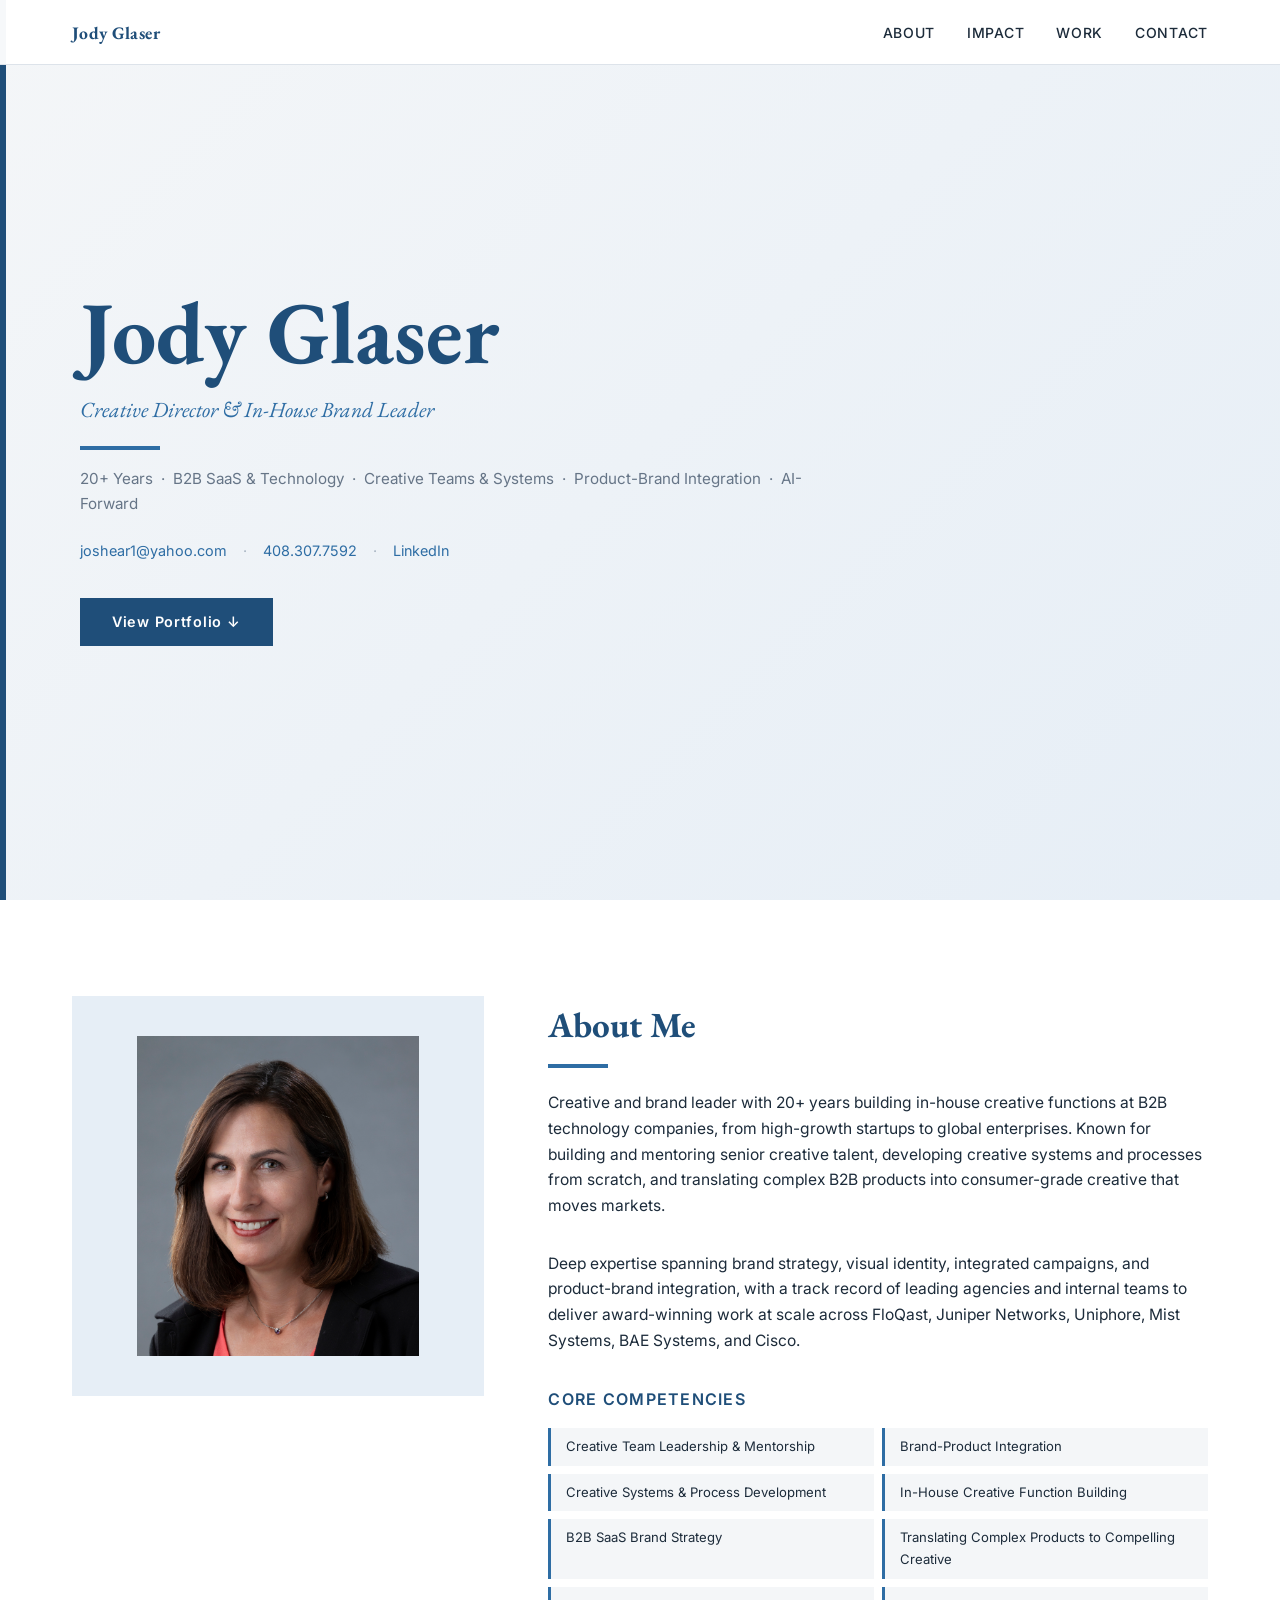
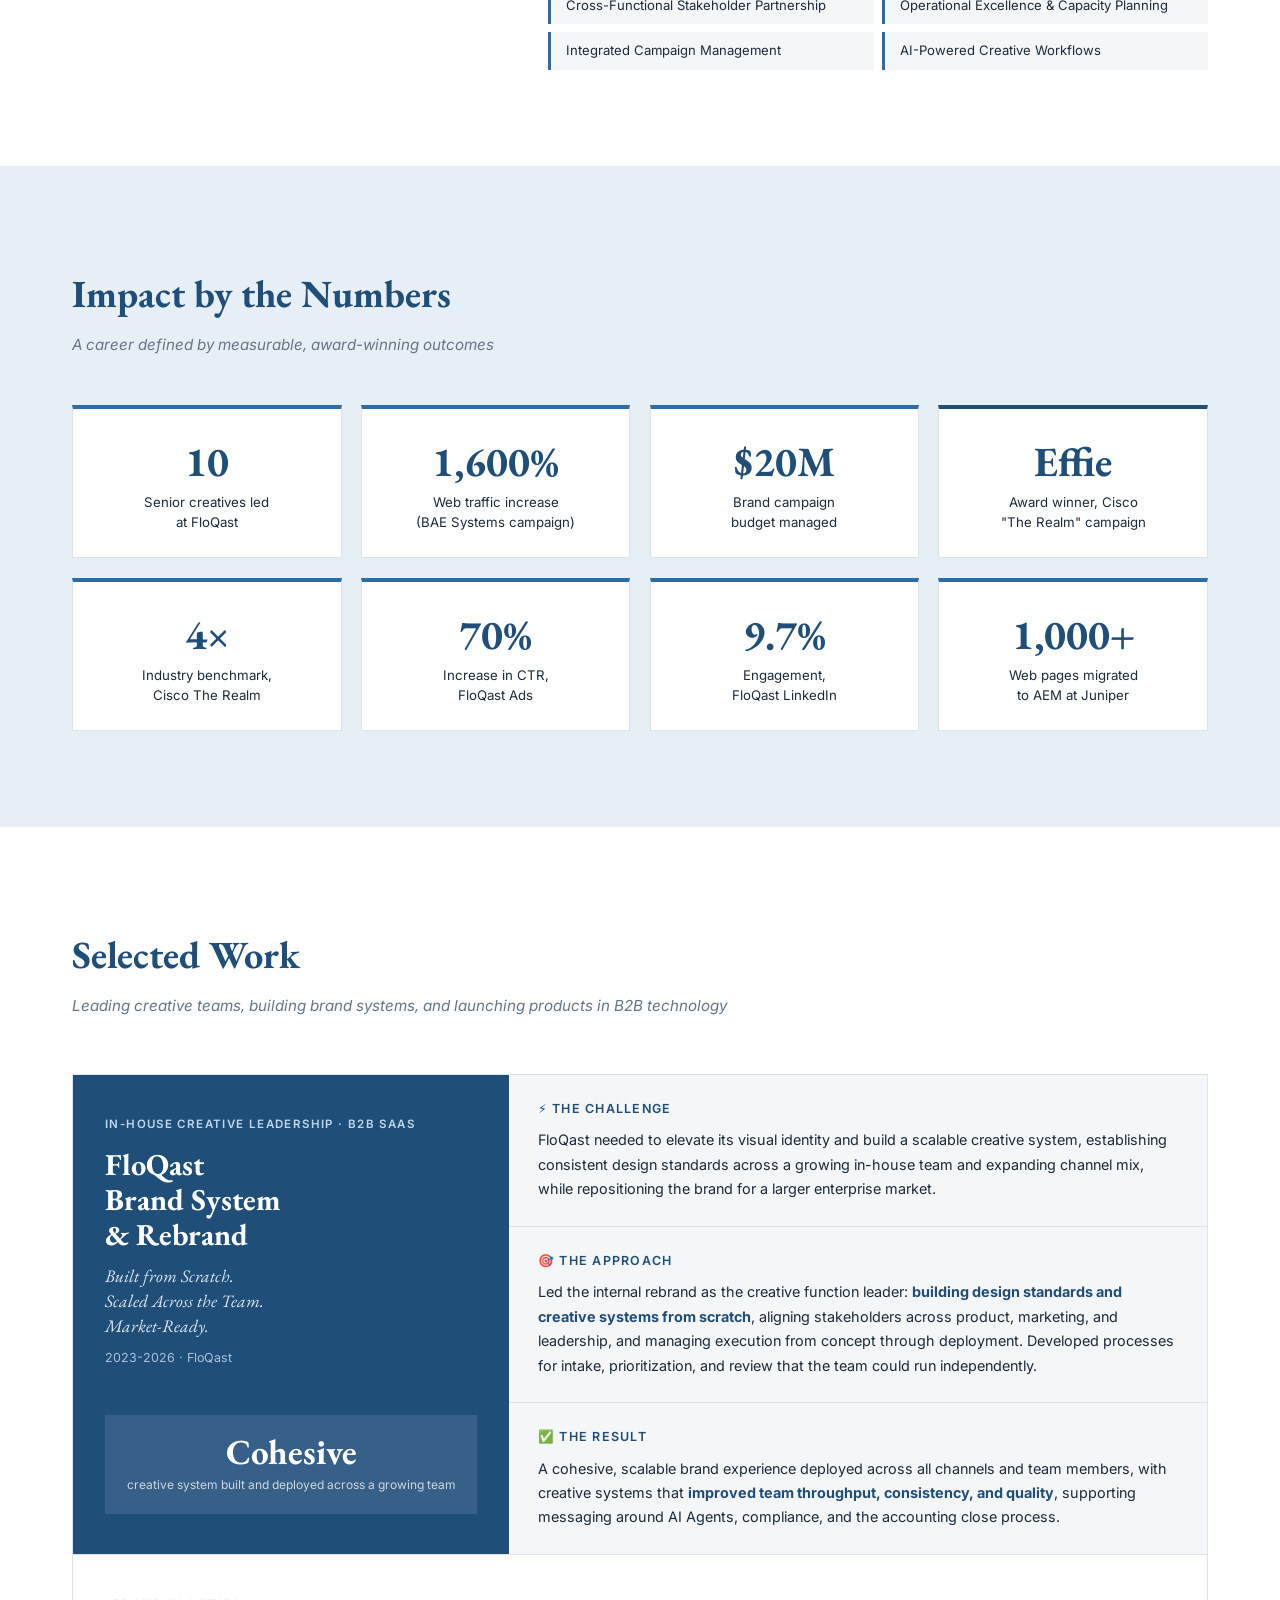
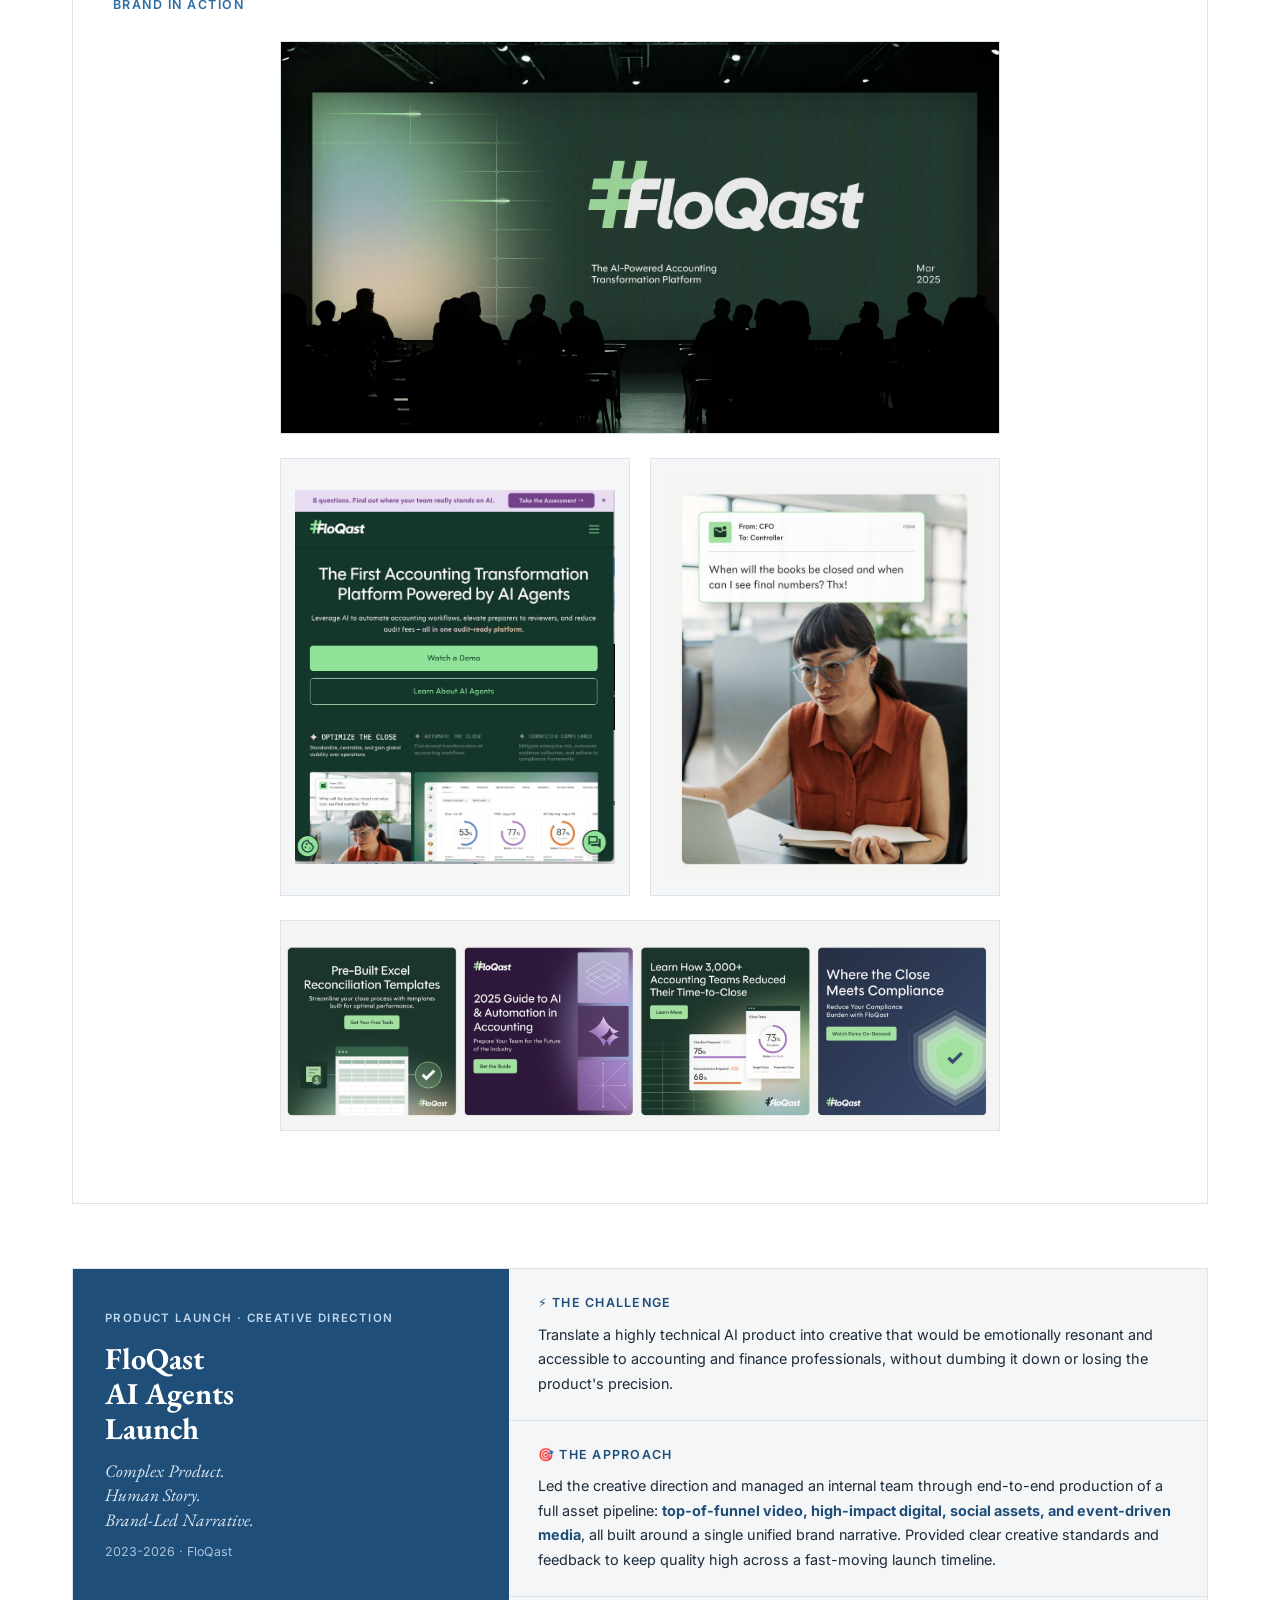
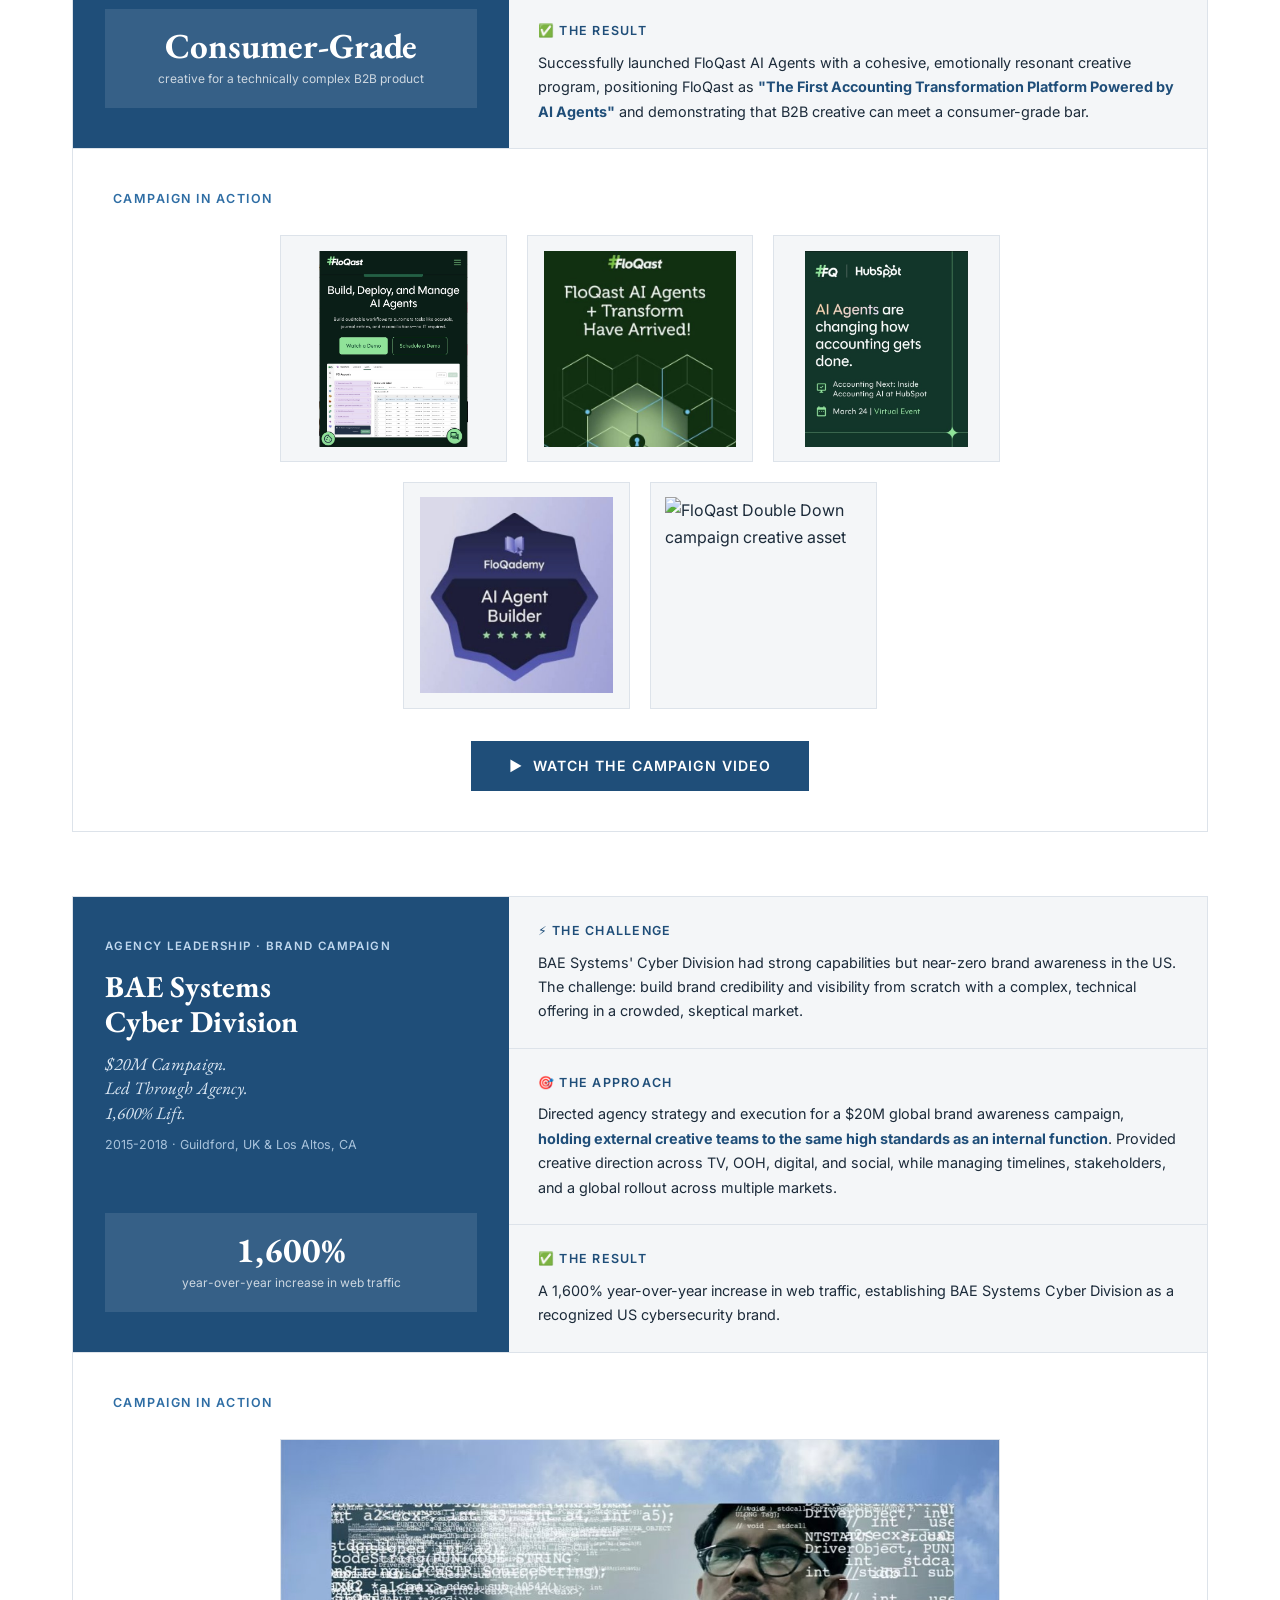
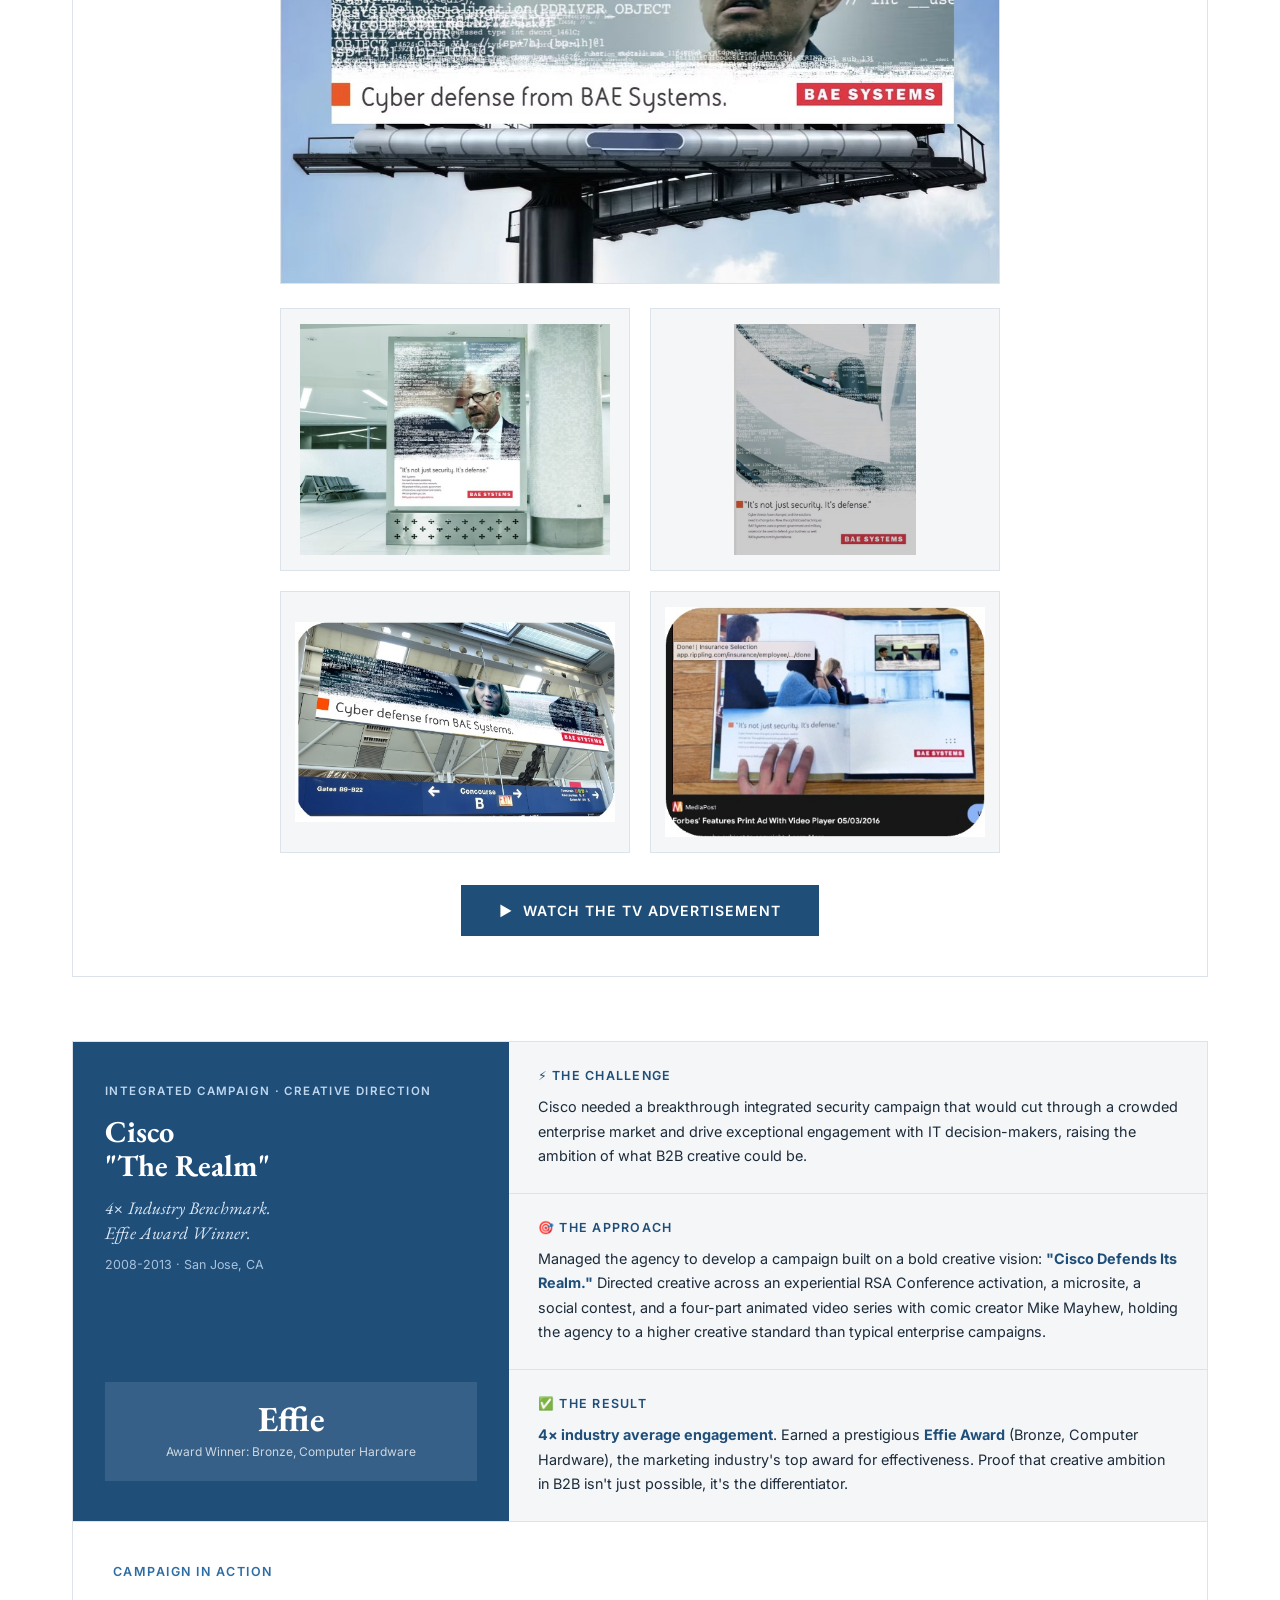
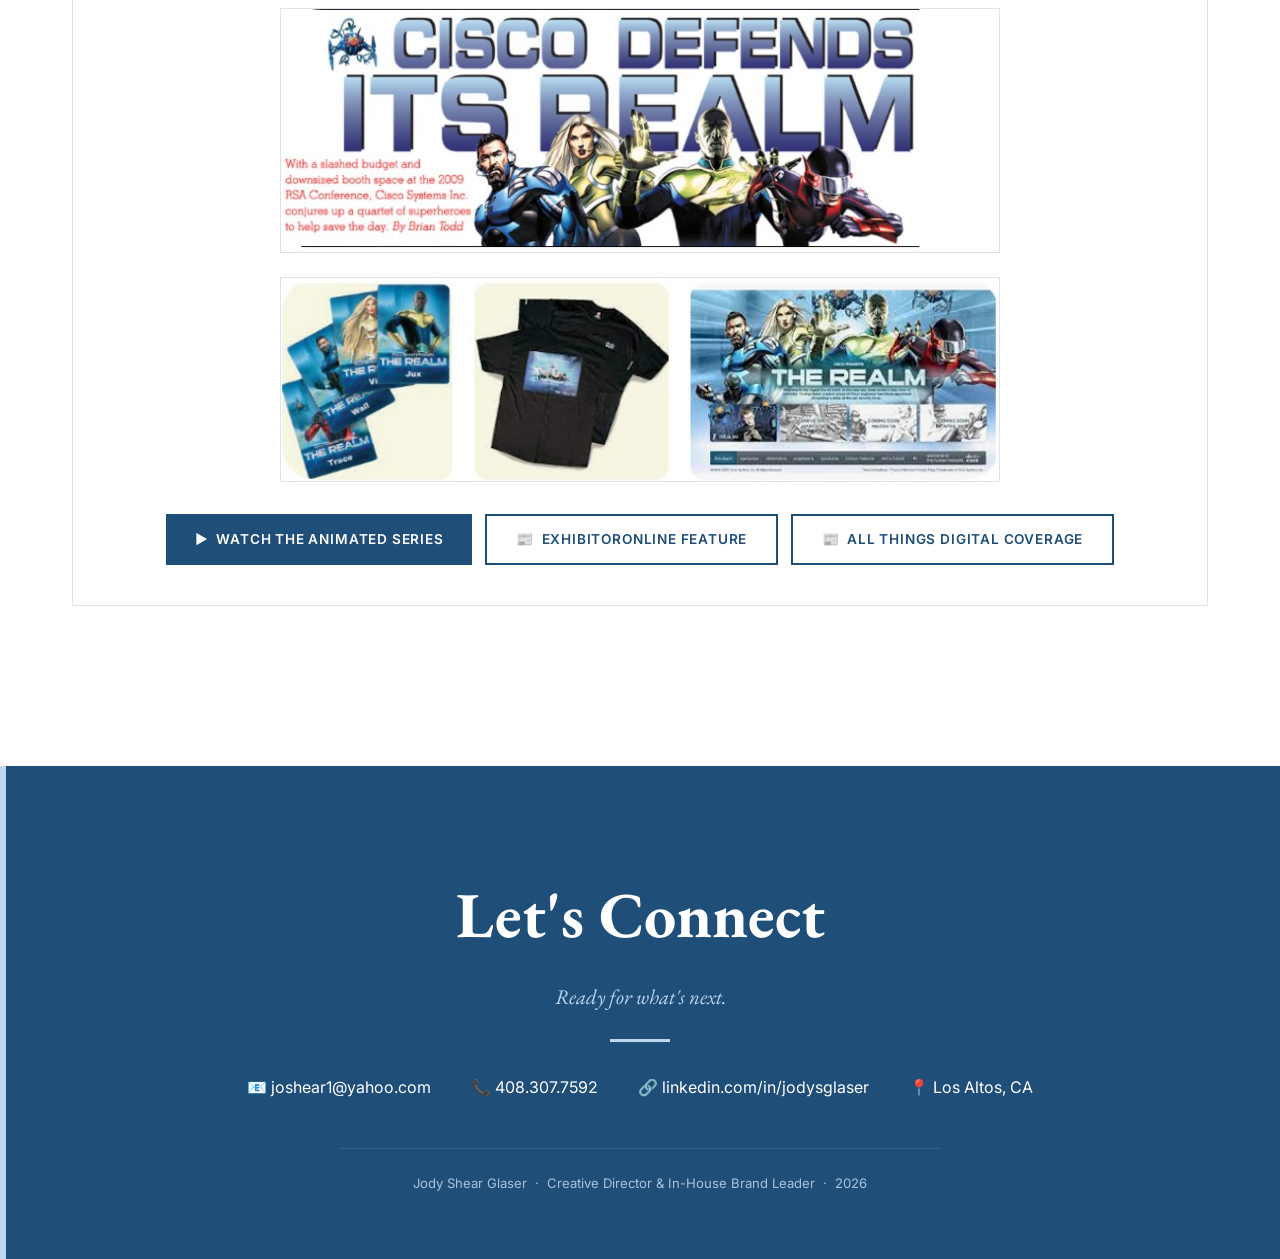
==== commit 02deb954: "Add files via upload" ====
--- a/vanta/index.html
+++ b/vanta/index.html
@@ -84,9 +84,16 @@
     }
     .gallery-label { color: var(--navy2); font-size: 0.78rem; margin-bottom: 1.6rem; }
     .showcase { display: flex; flex-direction: column; gap: 1.5rem; max-width: 720px; margin: 0 auto 2rem; }
-    .showcase-cols { columns: 2; column-gap: 1.25rem; }
-    .showcase-cols .gallery-figure { break-inside: avoid; margin-bottom: 1.5rem; }
-    .showcase-cols .gallery-figure:last-child { margin-bottom: 0; }
+    /* Tile rows: equal-size frames so every image lines up */
+    .tiles { display: flex; flex-wrap: wrap; justify-content: center; gap: 1.25rem; }
+    .tiles .gallery-figure {
+      flex: 0 0 calc((100% - 1.25rem) / 2);
+      aspect-ratio: 4 / 5; padding: 0.9rem;
+      display: flex; align-items: center; justify-content: center;
+    }
+    .tiles.landscape .gallery-figure { aspect-ratio: 4 / 3; }
+    .tiles.three .gallery-figure { flex-basis: calc((100% - 2.5rem) / 3); aspect-ratio: 1 / 1; }
+    .tiles .gallery-figure img { width: 100%; height: 100%; object-fit: contain; }
     .gallery-figure {
       margin: 0; background: var(--lgray);
       border: 1px solid var(--line); display: block;
@@ -138,7 +145,7 @@
     @media (max-width: 900px) { .campaign-gallery { padding: 1.8rem 1.2rem; } }
     @media (max-width: 640px) {
       .nav-links { background: #fff; border-bottom: 1px solid var(--line); }
-      .showcase-cols { columns: 1; }
+      .tiles .gallery-figure, .tiles.three .gallery-figure { flex-basis: 100%; }
     }
   </style>
 </head>
@@ -153,7 +160,6 @@
       <li><a href="#about">About</a></li>
       <li><a href="#numbers">Impact</a></li>
       <li><a href="#work">Work</a></li>
-      <li><a href="#ai">AI</a></li>
       <li><a href="#contact">Contact</a></li>
     </ul>
   </div>
@@ -289,7 +295,7 @@
           <figure class="gallery-figure">
             <img src="floqast-launch-stage.jpg" alt="FloQast new brand identity on the main stage" />
           </figure>
-          <div class="showcase-cols">
+          <div class="tiles">
             <figure class="gallery-figure">
               <img src="../images/floqast-rebrand-website.jpg" alt="FloQast rebrand, new website design" />
             </figure>
@@ -310,7 +316,7 @@
         <div class="case-category">PRODUCT LAUNCH · CREATIVE DIRECTION</div>
         <h3>FloQast<br>AI Agents<br>Launch</h3>
         <p class="case-subtitle">Complex Product.<br>Human Story.<br>Brand-Led Narrative.</p>
-        <p class="case-period">2023-Present · FloQast</p>
+        <p class="case-period">2023-2026 · FloQast</p>
         <div class="case-callout">
           <div class="callout-num">Consumer-Grade</div>
           <div class="callout-label">creative for a technically complex B2B product</div>
@@ -333,7 +339,7 @@
       <div class="campaign-gallery">
         <div class="gallery-label">CAMPAIGN IN ACTION</div>
         <div class="showcase">
-          <div class="showcase-cols">
+          <div class="tiles three">
             <figure class="gallery-figure">
               <img src="../images/floqast-deploy-agents.jpg" alt="FloQast Deploy AI Agents campaign creative" />
             </figure>
@@ -357,61 +363,6 @@
       </div>
     </article>
 
-    <!-- Mist → Juniper -->
-    <article class="case-study">
-      <div class="case-left forest">
-        <div class="case-category">PRODUCT-BRAND INTEGRATION · ACQUISITION</div>
-        <h3>Mist Systems<br>→ Juniper</h3>
-        <p class="case-subtitle">Two Brands.<br>One Acquisition.<br>Seamless Integration.</p>
-        <p class="case-period">2018-2021 · Cupertino &amp; Sunnyvale, CA</p>
-        <div class="case-callout">
-          <div class="callout-num" style="font-size:1.3rem; line-height:1.2;">Brand + Product</div>
-          <div class="callout-label">unified across every channel and touchpoint</div>
-        </div>
-      </div>
-      <div class="case-right">
-        <div class="case-card">
-          <div class="case-card-title">⚡ THE CHALLENGE</div>
-          <p>Mist Systems, a fast-growing AI networking startup, needed a more professional brand to sell into the enterprise. Then Juniper Networks acquired Mist, requiring a full integration of product brand into corporate brand without disruption to either business.</p>
-        </div>
-        <div class="case-card">
-          <div class="case-card-title">🎯 THE APPROACH</div>
-          <p>Built a new enterprise-ready brand for Mist, then led the <strong>product-brand integration</strong> post-acquisition, ensuring "Juniper driven by Mist AI" felt like a coherent brand promise, not a stapled-together acquisition. Managed transition across website, digital, physical, events, and all marketing channels.</p>
-        </div>
-        <div class="case-card">
-          <div class="case-card-title">✅ THE RESULT</div>
-          <p>The <strong>"Juniper driven by Mist AI"</strong> brand launched with a unified digital and physical presence. The integration preserved Mist's brand equity while elevating it within the Juniper family, setting a template for how product and corporate brand can coexist and strengthen each other.</p>
-        </div>
-      </div>
-      <div class="campaign-gallery">
-        <div class="gallery-label">BRAND IN ACTION</div>
-        <div class="showcase">
-          <figure class="gallery-figure">
-            <img src="mist-ai-network.jpg" alt="Mist AI-driven network brand campaign" />
-          </figure>
-          <figure class="gallery-figure">
-            <img src="mist-live-demo.jpg" alt="Mist live demo campaign web banner" />
-          </figure>
-          <figure class="gallery-figure">
-            <img src="mist-value-calculator.jpg" alt="Mist Value Calculator interactive tool" />
-          </figure>
-          <div class="showcase-cols">
-            <figure class="gallery-figure">
-              <img src="../images/mist-sign.jpg" alt="Mist Systems office signage" />
-            </figure>
-            <figure class="gallery-figure">
-              <img src="../images/mist-website.jpg" alt="Mist Systems website redesign" />
-            </figure>
-            <figure class="gallery-figure">
-              <img src="../images/juniper-mist-logo.jpg" alt="Juniper driven by Mist AI" />
-            </figure>
-          </div>
-        </div>
-        <div class="gallery-cta">
-          <a href="https://www.youtube.com/watch?v=ks42Gw7Sv4Q" target="_blank" rel="noopener noreferrer" class="tv-ad-btn">▶&nbsp; Watch the Brand Video</a>
-        </div>
-      </div>
-    </article>
 
     <!-- BAE Systems -->
     <article class="case-study">
@@ -436,13 +387,22 @@
         </div>
         <div class="case-card">
           <div class="case-card-title">✅ THE RESULT</div>
-          <p>A 1,600% year-over-year increase in web traffic, establishing BAE Systems Cyber Division as a recognized US cybersecurity brand and demonstrating that <strong>bold, consumer-grade creative works in even the most technical B2B categories</strong>.</p>
+          <p>A 1,600% year-over-year increase in web traffic, establishing BAE Systems Cyber Division as a recognized US cybersecurity brand.</p>
         </div>
       </div>
       <div class="campaign-gallery">
         <div class="gallery-label">CAMPAIGN IN ACTION</div>
         <div class="showcase">
-          <div class="showcase-cols">
+          <figure class="gallery-figure">
+            <img src="bae-highway-billboard.jpg" alt="BAE Systems billboard: Cyber defense from BAE Systems" />
+          </figure>
+          <div class="tiles landscape">
+            <figure class="gallery-figure">
+              <img src="bae-airport-poster.jpg" alt="BAE Systems airport poster: It's not just security. It's defense." />
+            </figure>
+            <figure class="gallery-figure">
+              <img src="bae-print-ad-cyber.jpg" alt="BAE Systems cyber defense print ad" />
+            </figure>
             <figure class="gallery-figure">
               <img src="../images/bae-billboard.jpg" alt="BAE Systems airport OOH billboard" />
             </figure>
@@ -486,14 +446,12 @@
       <div class="campaign-gallery">
         <div class="gallery-label">CAMPAIGN IN ACTION</div>
         <div class="showcase">
-          <div class="showcase-cols">
-            <figure class="gallery-figure">
-              <img src="../images/cisco-realm-exhibitor.jpg" alt="Cisco Defends Its Realm, Exhibitoronline feature" />
-            </figure>
-            <figure class="gallery-figure">
-              <img src="../images/cisco-realm-creative.jpg" alt="The Realm campaign creative assets" />
-            </figure>
-          </div>
+          <figure class="gallery-figure">
+            <img src="../images/cisco-realm-exhibitor.jpg" alt="Cisco Defends Its Realm, Exhibitoronline feature" />
+          </figure>
+          <figure class="gallery-figure">
+            <img src="../images/cisco-realm-creative.jpg" alt="The Realm campaign creative assets" />
+          </figure>
         </div>
         <div class="gallery-links">
           <a href="https://www.youtube.com/watch?v=nGj2BMjhU_8" target="_blank" rel="noopener noreferrer" class="gallery-link-btn">▶&nbsp; Watch the Animated Series</a>
@@ -503,35 +461,6 @@
       </div>
     </article>
 
-  </div>
-</section>
-
-<!-- ── AI & INNOVATION ───────────────────────────────────────────── -->
-<section id="ai">
-  <div class="container">
-    <h2 class="section-title">AI in Day-to-Day Creative Work</h2>
-    <p class="section-sub">Building genuine AI fluency, not just awareness, to lead creative teams in the next era</p>
-    <div class="ai-grid">
-      <div class="ai-card">
-        <div class="ai-tool teal">Claude (Anthropic)</div>
-        <p>Daily creative partner for content development, campaign concepting, and building interactive tools and prototypes. Using Claude to accelerate creative workflows and raise the quality bar, not replace creative judgment.</p>
-      </div>
-      <div class="ai-card">
-        <div class="ai-tool teal">Gemini (Google)</div>
-        <p>Research, content ideation, and cross-channel marketing insights. Using Gemini to explore new creative directions and challenge assumptions before committing to a direction.</p>
-      </div>
-      <div class="ai-card">
-        <div class="ai-tool green">Replit</div>
-        <p>Prototyping web-based tools and interactive marketing experiences. Building hands-on fluency in the tools that are reshaping how creative teams work.</p>
-      </div>
-      <div class="ai-card">
-        <div class="ai-tool purple">GitHub</div>
-        <p>Managing marketing technology projects and collaborating on digital tools and web properties, including this portfolio, built and maintained with AI assistance.</p>
-      </div>
-    </div>
-    <div class="ai-insight">
-      <strong>How I think about AI in creative work:</strong> AI is a force multiplier for strong creative judgment, not a replacement for it. I use AI to move faster, explore more directions, and maintain a higher quality bar, while applying the same critical eye I'd bring to any creative output. I actively build team fluency in these tools and hold AI-assisted work to the same standard as anything else we ship.
-    </div>
   </div>
 </section>
 
